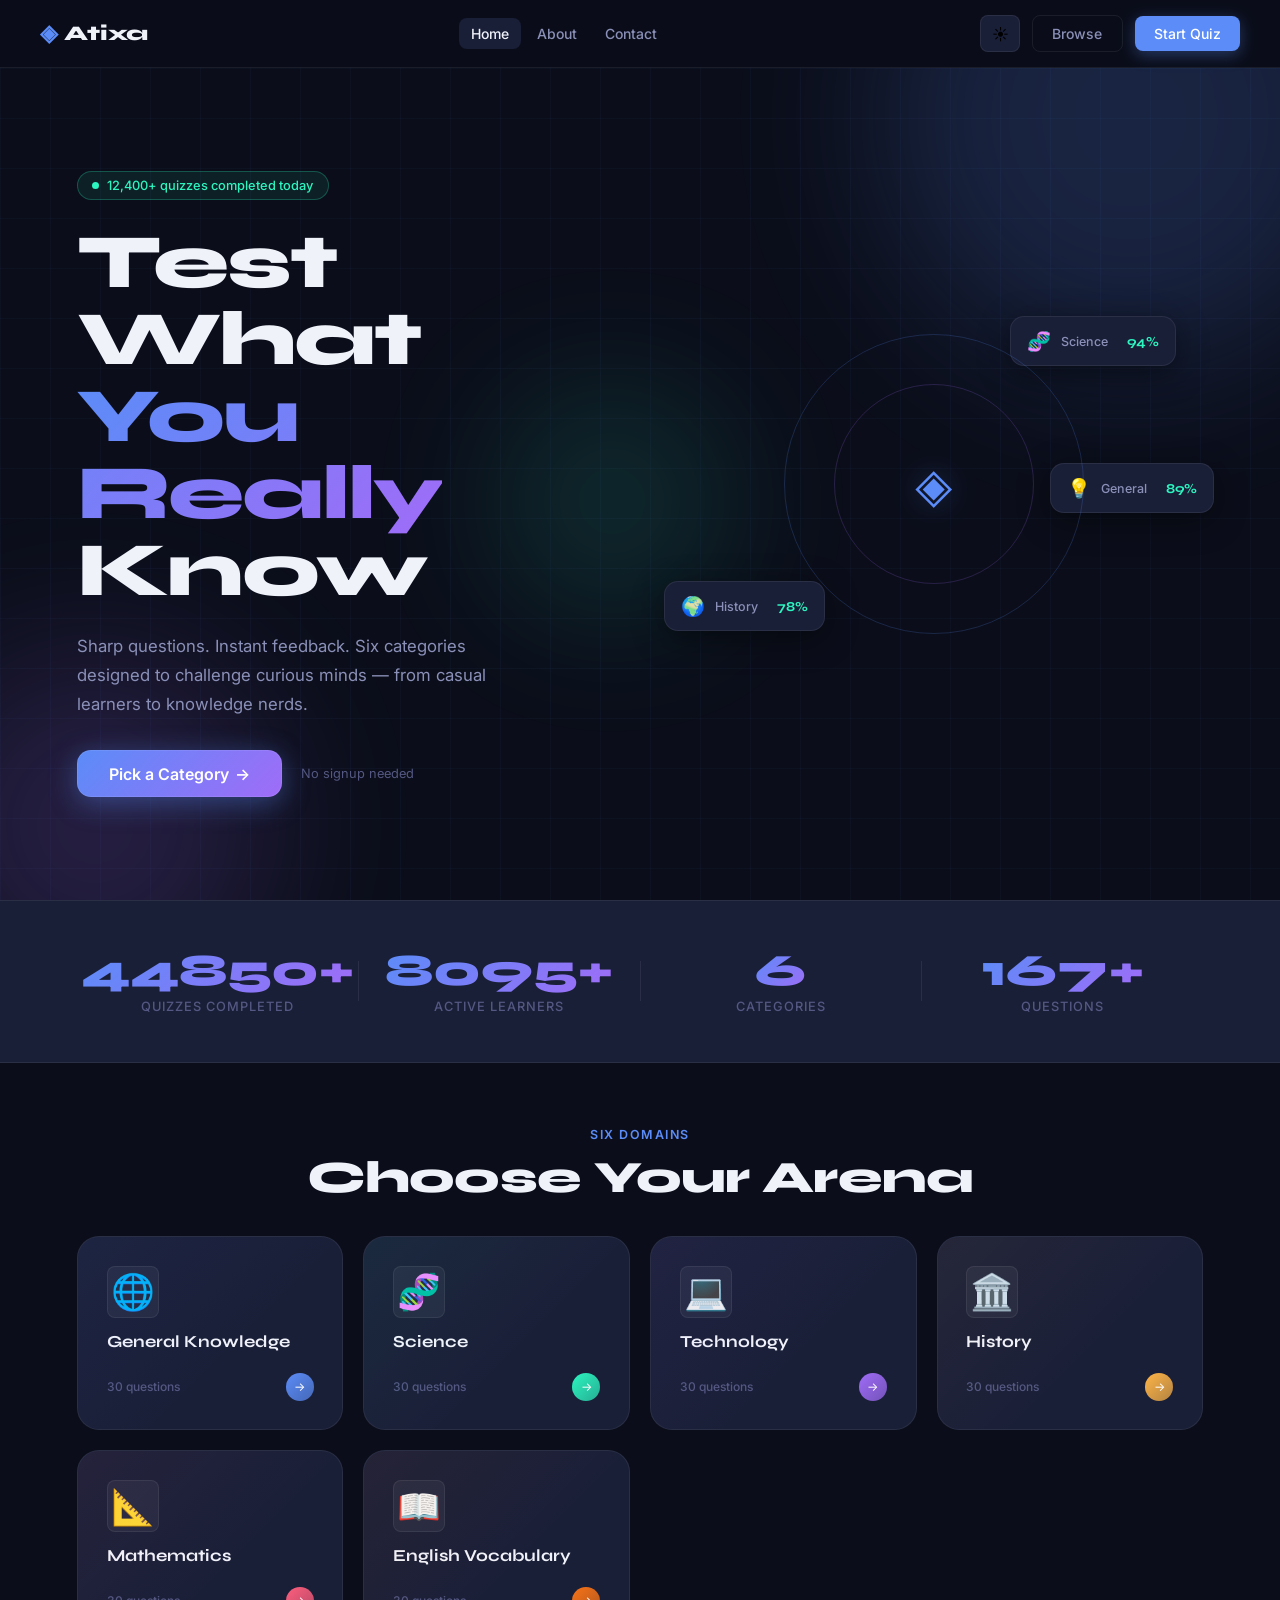
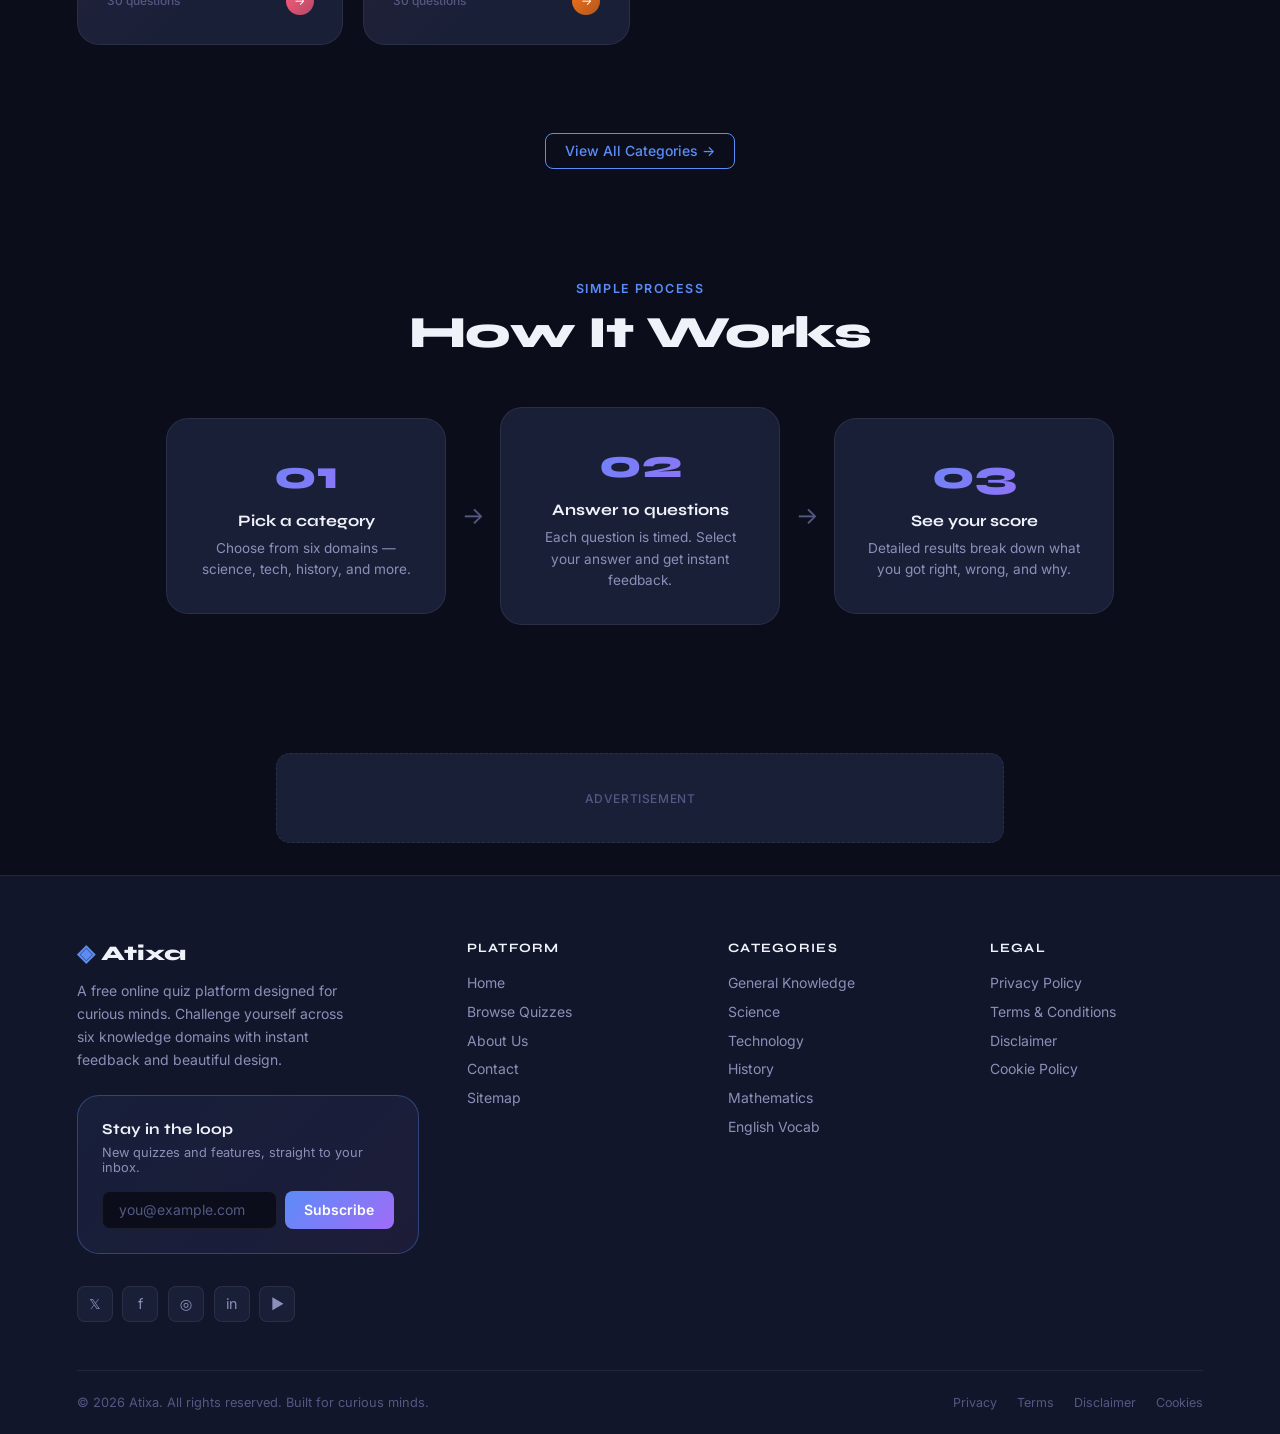
==== index.html @ 12061903 "Add files via upload" ====
<!DOCTYPE html>
<html lang="en" data-theme="dark">
<head>
  <meta charset="UTF-8" />
  <meta name="viewport" content="width=device-width, initial-scale=1.0" />
  <title>Atixa — Test What You Know | Free Online Quiz Platform</title>
  <meta name="description" content="Challenge yourself with Atixa's free online quizzes across General Knowledge, Science, Technology, History, Mathematics, and English. Instant feedback, beautiful design." />
  <meta name="keywords" content="online quiz, free quiz, general knowledge, science quiz, trivia, educational quiz" />
  <meta name="robots" content="index, follow" />
  <link rel="canonical" href="https://atixa.app/" />
  <!-- Open Graph -->
  <meta property="og:type" content="website" />
  <meta property="og:title" content="Atixa — Test What You Know" />
  <meta property="og:description" content="Free online quizzes across 6 categories. Sharp questions, instant feedback, beautiful design." />
  <meta property="og:url" content="https://atixa.app/" />
  <meta property="og:image" content="https://atixa.app/og-image.png" />
  <meta name="twitter:card" content="summary_large_image" />
  <meta name="twitter:title" content="Atixa — Test What You Know" />
  <meta name="twitter:description" content="Free online quizzes across 6 categories." />
  <!-- Schema.org -->
  <script type="application/ld+json">
  {"@context":"https://schema.org","@type":"WebSite","name":"Atixa","url":"https://atixa.app","description":"Free online quiz platform with quizzes across General Knowledge, Science, Technology, History, Mathematics, and English Vocabulary.","potentialAction":{"@type":"SearchAction","target":"https://atixa.app/?q={search_term_string}","query-input":"required name=search_term_string"}}
  </script>
  <link rel="stylesheet" href="style.css" />
  <link rel="preconnect" href="https://fonts.googleapis.com" />
  <link rel="preconnect" href="https://fonts.gstatic.com" crossorigin />
  <link href="https://fonts.googleapis.com/css2?family=Syne:wght@400;600;700;800&family=Inter:wght@300;400;500;600&display=swap" rel="stylesheet" />
</head>
<body>

  <!-- ── NAV ── -->
  <nav class="nav" id="navbar">
    <a class="nav__logo" href="index.html">
      <span class="logo-icon">◈</span> Atixa
    </a>
    <div class="nav__links">
      <a class="nav__link active" href="index.html">Home</a>
      <a class="nav__link" href="about.html">About</a>
      <a class="nav__link" href="contact.html">Contact</a>
    </div>
    <div class="nav__actions">
      <button class="theme-toggle" id="themeToggle" aria-label="Toggle theme">
        <span class="theme-toggle__icon">☀</span>
      </button>
      <button class="btn btn--ghost" onclick="showSection('categories')">Browse</button>
      <button class="btn btn--primary" onclick="showSection('categories')">Start Quiz</button>
    </div>
    <button class="nav__hamburger" id="hamburger" aria-label="Open menu">
      <span></span><span></span><span></span>
    </button>
  </nav>

  <!-- Mobile menu -->
  <div class="mobile-menu" id="mobileMenu">
    <a class="btn btn--ghost" href="index.html">Home</a>
    <a class="btn btn--ghost" href="about.html">About</a>
    <a class="btn btn--ghost" href="contact.html">Contact</a>
    <button class="btn btn--primary" onclick="showSection('categories'); closeMobileMenu()">Start Quiz</button>
  </div>

  <!-- ══════════════════════════════════
       HOME SECTION
  ══════════════════════════════════ -->
  <section class="section section--home active" id="section-home">

    <!-- Hero -->
    <div class="hero" id="home">
      <div class="hero__bg">
        <div class="orb orb--1"></div>
        <div class="orb orb--2"></div>
        <div class="orb orb--3"></div>
        <div class="grid-lines"></div>
      </div>
      <div class="hero__content">
        <div class="hero__badge">
          <span class="pulse-dot"></span> 12,400+ quizzes completed today
        </div>
        <h1 class="hero__headline">
          Test What<br/>
          <em>You Really</em><br/>
          Know
        </h1>
        <p class="hero__sub">
          Sharp questions. Instant feedback. Six categories designed to challenge curious minds — from casual learners to knowledge nerds.
        </p>
        <div class="hero__cta">
          <button class="btn btn--hero" onclick="showSection('categories')">
            Pick a Category
            <span class="btn__arrow">→</span>
          </button>
          <span class="hero__cta-note">No signup needed</span>
        </div>
      </div>
      <div class="hero__visual">
        <div class="floating-card fc--1">
          <span class="fc__emoji">🧬</span>
          <span class="fc__label">Science</span>
          <span class="fc__score">94%</span>
        </div>
        <div class="floating-card fc--2">
          <span class="fc__emoji">🌍</span>
          <span class="fc__label">History</span>
          <span class="fc__score">78%</span>
        </div>
        <div class="floating-card fc--3">
          <span class="fc__emoji">💡</span>
          <span class="fc__label">General</span>
          <span class="fc__score">89%</span>
        </div>
        <div class="hero__ring">
          <div class="ring ring--outer"></div>
          <div class="ring ring--inner"></div>
          <div class="ring__center">◈</div>
        </div>
      </div>
    </div>

    <!-- Stats -->
    <div class="stats">
      <div class="stats__item">
        <span class="stats__num" data-target="48200">0</span>
        <span class="stats__label">Quizzes Completed</span>
      </div>
      <div class="stats__divider"></div>
      <div class="stats__item">
        <span class="stats__num" data-target="8700">0</span>
        <span class="stats__label">Active Learners</span>
      </div>
      <div class="stats__divider"></div>
      <div class="stats__item">
        <span class="stats__num" data-target="6">0</span>
        <span class="stats__label">Categories</span>
      </div>
      <div class="stats__divider"></div>
      <div class="stats__item">
        <span class="stats__num" data-target="180">0</span>
        <span class="stats__label">Questions</span>
      </div>
    </div>

    <!-- Categories preview -->
    <div class="home-cats">
      <div class="section-header">
        <p class="section-header__eyebrow">Six Domains</p>
        <h2 class="section-header__title">Choose Your Arena</h2>
      </div>
      <div class="cat-grid" id="homeCatGrid">
        <!-- injected by JS -->
      </div>
      <div class="home-cats__cta">
        <button class="btn btn--outline" onclick="showSection('categories')">View All Categories →</button>
      </div>
    </div>

    <!-- How it works -->
    <div class="how">
      <div class="section-header">
        <p class="section-header__eyebrow">Simple Process</p>
        <h2 class="section-header__title">How It Works</h2>
      </div>
      <div class="how__steps">
        <div class="how__step">
          <div class="how__step-num">01</div>
          <h3>Pick a category</h3>
          <p>Choose from six domains — science, tech, history, and more.</p>
        </div>
        <div class="how__step-arrow">→</div>
        <div class="how__step">
          <div class="how__step-num">02</div>
          <h3>Answer 10 questions</h3>
          <p>Each question is timed. Select your answer and get instant feedback.</p>
        </div>
        <div class="how__step-arrow">→</div>
        <div class="how__step">
          <div class="how__step-num">03</div>
          <h3>See your score</h3>
          <p>Detailed results break down what you got right, wrong, and why.</p>
        </div>
      </div>
    </div>

    <!-- Ad slot — leaderboard before footer -->
    <div class="ad-slot ad-slot--leaderboard" aria-label="Advertisement">Advertisement</div>

    <!-- Mega Footer -->
    <footer class="site-footer">
      <div class="site-footer__top">
        <div class="site-footer__brand">
          <a class="site-footer__logo" href="index.html"><span class="logo-icon">◈</span> Atixa</a>
          <p class="site-footer__tagline">A free online quiz platform designed for curious minds. Challenge yourself across six knowledge domains with instant feedback and beautiful design.</p>
          <div class="newsletter">
            <div class="newsletter__title">Stay in the loop</div>
            <div class="newsletter__sub">New quizzes and features, straight to your inbox.</div>
            <div class="newsletter__form">
              <input type="email" class="newsletter__input" placeholder="you@example.com" aria-label="Email address" />
              <button class="newsletter__btn" type="button">Subscribe</button>
            </div>
          </div>
          <div class="social-links">
            <a class="social-link" href="#" aria-label="Twitter / X">𝕏</a>
            <a class="social-link" href="#" aria-label="Facebook">f</a>
            <a class="social-link" href="#" aria-label="Instagram">◎</a>
            <a class="social-link" href="#" aria-label="LinkedIn">in</a>
            <a class="social-link" href="#" aria-label="YouTube">▶</a>
          </div>
        </div>
        <div>
          <div class="site-footer__col-title">Platform</div>
          <ul class="site-footer__links">
            <li><a href="index.html">Home</a></li>
            <li><a href="index.html" onclick="event.preventDefault();showSection('categories')">Browse Quizzes</a></li>
            <li><a href="about.html">About Us</a></li>
            <li><a href="contact.html">Contact</a></li>
            <li><a href="sitemap.html">Sitemap</a></li>
          </ul>
        </div>
        <div>
          <div class="site-footer__col-title">Categories</div>
          <ul class="site-footer__links">
            <li><a href="index.html" onclick="event.preventDefault();startQuiz('general')">General Knowledge</a></li>
            <li><a href="index.html" onclick="event.preventDefault();startQuiz('science')">Science</a></li>
            <li><a href="index.html" onclick="event.preventDefault();startQuiz('technology')">Technology</a></li>
            <li><a href="index.html" onclick="event.preventDefault();startQuiz('history')">History</a></li>
            <li><a href="index.html" onclick="event.preventDefault();startQuiz('mathematics')">Mathematics</a></li>
            <li><a href="index.html" onclick="event.preventDefault();startQuiz('english')">English Vocab</a></li>
          </ul>
        </div>
        <div>
          <div class="site-footer__col-title">Legal</div>
          <ul class="site-footer__links">
            <li><a href="privacy.html">Privacy Policy</a></li>
            <li><a href="terms.html">Terms &amp; Conditions</a></li>
            <li><a href="disclaimer.html">Disclaimer</a></li>
            <li><a href="cookies.html">Cookie Policy</a></li>
          </ul>
        </div>
      </div>
      <div class="site-footer__bottom">
        <p class="site-footer__copy">© 2026 Atixa. All rights reserved. Built for curious minds.</p>
        <nav class="site-footer__legal" aria-label="Legal links">
          <a href="privacy.html">Privacy</a>
          <a href="terms.html">Terms</a>
          <a href="disclaimer.html">Disclaimer</a>
          <a href="cookies.html">Cookies</a>
        </nav>
      </div>
    </footer>

  </section>

  <!-- ══════════════════════════════════
       CATEGORIES SECTION
  ══════════════════════════════════ -->
  <section class="section" id="section-categories">
    <div class="page-header">
      <button class="btn btn--back" onclick="showSection('home')">← Back</button>
      <div>
        <h1 class="page-header__title">Choose Your Category</h1>
        <p class="page-header__sub">30 questions per category, 20 seconds each</p>
      </div>
    </div>
    <div class="cat-grid cat-grid--full" id="fullCatGrid">
      <!-- injected by JS -->
    </div>
  </section>

  <!-- ══════════════════════════════════
       QUIZ SECTION
  ══════════════════════════════════ -->
  <section class="section" id="section-quiz">
    <div class="quiz-wrap">

      <!-- Quiz Header -->
      <div class="quiz-header">
        <button class="btn btn--back btn--sm" onclick="confirmExit()">✕ Exit</button>
        <div class="quiz-meta">
          <span class="quiz-cat-badge" id="quizCatBadge"></span>
          <span class="quiz-counter" id="questionCounter">Question 1 of 10</span>
        </div>
        <div class="quiz-timer" id="quizTimer">
          <span class="timer-icon">⏱</span>
          <span id="timerDisplay">20</span>
        </div>
      </div>

      <!-- Progress bar -->
      <div class="progress-bar-wrap">
        <div class="progress-bar" id="progressBar" style="width:0%"></div>
        <div class="progress-glow" id="progressGlow" style="width:0%"></div>
      </div>

      <!-- Question card -->
      <div class="question-card" id="questionCard">
        <p class="question-num" id="questionNum">01</p>
        <h2 class="question-text" id="questionText">Loading question…</h2>
        <div class="options-grid" id="optionsGrid">
          <!-- injected by JS -->
        </div>
      </div>

      <!-- Navigation -->
      <div class="quiz-nav">
        <button class="btn btn--nav" id="prevBtn" onclick="prevQuestion()" disabled>← Prev</button>
        <div class="quiz-dots" id="quizDots"></div>
        <button class="btn btn--nav btn--nav-next" id="nextBtn" onclick="nextQuestion()">Next →</button>
      </div>

    </div>
  </section>

  <!-- ══════════════════════════════════
       RESULTS SECTION
  ══════════════════════════════════ -->
  <section class="section" id="section-results">
    <div class="results-wrap">

      <div class="results-top">
        <div class="results-score-ring">
          <svg class="score-svg" viewBox="0 0 120 120">
            <circle class="score-track" cx="60" cy="60" r="52"/>
            <circle class="score-fill" id="scoreFill" cx="60" cy="60" r="52"
              stroke-dasharray="327" stroke-dashoffset="327"/>
          </svg>
          <div class="results-score-inner">
            <span class="results-pct" id="resultsPct">0%</span>
            <span class="results-label">score</span>
          </div>
        </div>

        <div class="results-summary">
          <div class="results-message" id="resultsMessage">Loading…</div>
          <div class="results-stats">
            <div class="results-stat results-stat--correct">
              <span class="results-stat__num" id="correctCount">0</span>
              <span class="results-stat__label">Correct</span>
            </div>
            <div class="results-stat results-stat--wrong">
              <span class="results-stat__num" id="wrongCount">0</span>
              <span class="results-stat__label">Wrong</span>
            </div>
            <div class="results-stat results-stat--time">
              <span class="results-stat__num" id="avgTime">0s</span>
              <span class="results-stat__label">Avg. Time</span>
            </div>
          </div>
          <div class="results-actions">
            <button class="btn btn--primary" id="restartBtn" onclick="restartQuiz()">Try Again</button>
            <button class="btn btn--outline" onclick="showSection('categories')">New Category</button>
            <button class="btn btn--ghost" onclick="shareResults()">Share →</button>
          </div>
        </div>
      </div>

      <!-- Answer review -->
      <div class="review-section">
        <h3 class="review-title">Answer Review</h3>
        <div class="review-list" id="reviewList">
          <!-- injected by JS -->
        </div>
      </div>

    </div>
  </section>

  <!-- ── OVERLAYS ── -->
  <div class="overlay" id="exitOverlay">
    <div class="overlay__card">
      <h3>Leave this quiz?</h3>
      <p>Your progress will be lost.</p>
      <div class="overlay__actions">
        <button class="btn btn--outline" onclick="closeOverlay()">Keep Going</button>
        <button class="btn btn--danger" onclick="exitQuiz()">Exit Quiz</button>
      </div>
    </div>
  </div>

  <!-- Burst particles container -->
  <div id="burstContainer" aria-hidden="true"></div>

  <script src="script.js"></script>
</body>
</html>
---- style.css ----
/* ═══════════════════════════════════════════════════
   ATIXA — style.css
   Design: deep-space dark / clean slate light
   Palette: #0B0E1A (void), #12162A (surface), #1E2440 (card),
            #5B8CF7 (primary), #A06CF8 (accent), #2CF5C0 (correct),
            #FF5E7D (wrong)
   Type: Syne (display) + Inter (body)
═══════════════════════════════════════════════════ */

/* ── TOKENS ── */
:root {
  --void:       #0B0E1A;
  --surface:    #12162A;
  --card:       #1A1F38;
  --card-hi:    #222847;
  --border:     rgba(255,255,255,0.07);
  --border-hi:  rgba(91,140,247,0.35);
  --primary:    #5B8CF7;
  --primary-d:  #3A6BDE;
  --accent:     #A06CF8;
  --correct:    #2CF5C0;
  --wrong:      #FF5E7D;
  --warn:       #FFB547;
  --text-1:     #F0F2FA;
  --text-2:     #8B90B8;
  --text-3:     #545882;
  --radius-sm:  8px;
  --radius-md:  14px;
  --radius-lg:  22px;
  --radius-xl:  32px;
  --shadow-sm:  0 2px 12px rgba(0,0,0,0.35);
  --shadow-md:  0 8px 32px rgba(0,0,0,0.45);
  --shadow-lg:  0 20px 60px rgba(0,0,0,0.55);
  --glow-p:     0 0 30px rgba(91,140,247,0.3);
  --glow-a:     0 0 30px rgba(160,108,248,0.3);
  --transition: 0.22s cubic-bezier(0.4,0,0.2,1);
  --nav-h:      68px;
}

[data-theme="light"] {
  --void:       #F0F4FF;
  --surface:    #FFFFFF;
  --card:       #F7F9FF;
  --card-hi:    #EDF0FF;
  --border:     rgba(91,140,247,0.12);
  --border-hi:  rgba(91,140,247,0.4);
  --text-1:     #111827;
  --text-2:     #4B5280;
  --text-3:     #8892B0;
  --shadow-sm:  0 2px 12px rgba(91,140,247,0.08);
  --shadow-md:  0 8px 32px rgba(91,140,247,0.12);
  --shadow-lg:  0 20px 60px rgba(91,140,247,0.15);
  --glow-p:     0 0 30px rgba(91,140,247,0.15);
}

/* ── RESET ── */
*, *::before, *::after { box-sizing: border-box; margin: 0; padding: 0; }
html { scroll-behavior: smooth; }
body {
  font-family: 'Inter', system-ui, sans-serif;
  background: var(--void);
  color: var(--text-1);
  min-height: 100vh;
  overflow-x: hidden;
  transition: background var(--transition), color var(--transition);
}
button { cursor: pointer; font-family: inherit; border: none; outline: none; }
button:focus-visible { outline: 2px solid var(--primary); outline-offset: 3px; }
img { max-width: 100%; display: block; }

/* ── TYPOGRAPHY ── */
h1, h2, h3, .hero__headline, .stats__num {
  font-family: 'Syne', system-ui, sans-serif;
}

/* ── SCROLLBAR ── */
::-webkit-scrollbar { width: 6px; }
::-webkit-scrollbar-track { background: var(--void); }
::-webkit-scrollbar-thumb { background: var(--card-hi); border-radius: 99px; }

/* ══════════════════
   NAV
══════════════════ */
.nav {
  position: fixed; top: 0; left: 0; right: 0; z-index: 100;
  display: flex; align-items: center; justify-content: space-between;
  padding: 0 clamp(1rem, 4vw, 2.5rem);
  height: var(--nav-h);
  background: rgba(11,14,26,0.75);
  backdrop-filter: blur(16px);
  -webkit-backdrop-filter: blur(16px);
  border-bottom: 1px solid var(--border);
  transition: background var(--transition);
}
[data-theme="light"] .nav {
  background: rgba(240,244,255,0.8);
}
.nav__logo {
  font-family: 'Syne', sans-serif;
  font-size: 1.3rem; font-weight: 800;
  color: var(--text-1); text-decoration: none;
  display: flex; align-items: center; gap: 0.4rem;
  letter-spacing: -0.01em;
}
.logo-icon { color: var(--primary); font-size: 1.1em; }

.nav__actions {
  display: flex; align-items: center; gap: 0.75rem;
}

.nav__hamburger {
  display: none; flex-direction: column; gap: 5px;
  background: none; padding: 6px;
}
.nav__hamburger span {
  display: block; width: 22px; height: 2px;
  background: var(--text-1); border-radius: 2px;
  transition: var(--transition);
}

.mobile-menu {
  display: none; position: fixed; top: var(--nav-h);
  left: 0; right: 0; z-index: 99;
  flex-direction: column; gap: 0.5rem; padding: 1rem;
  background: var(--surface);
  border-bottom: 1px solid var(--border);
}
.mobile-menu.open { display: flex; }

/* ══════════════════
   BUTTONS
══════════════════ */
.btn {
  display: inline-flex; align-items: center; gap: 0.4rem;
  padding: 0.55rem 1.2rem;
  border-radius: var(--radius-sm);
  font-size: 0.875rem; font-weight: 500;
  transition: var(--transition);
  white-space: nowrap;
  text-decoration: none;
}
.btn--primary {
  background: var(--primary);
  color: #fff;
  box-shadow: 0 4px 16px rgba(91,140,247,0.35);
}
.btn--primary:hover {
  background: var(--primary-d);
  transform: translateY(-1px);
  box-shadow: 0 6px 22px rgba(91,140,247,0.45);
}
.btn--ghost {
  background: transparent;
  color: var(--text-2);
  border: 1px solid var(--border);
}
.btn--ghost:hover { background: var(--card); color: var(--text-1); }

.btn--outline {
  background: transparent;
  color: var(--primary);
  border: 1px solid var(--primary);
}
.btn--outline:hover {
  background: rgba(91,140,247,0.1);
}
.btn--hero {
  background: linear-gradient(135deg, var(--primary), var(--accent));
  color: #fff;
  padding: 0.85rem 2rem;
  border-radius: var(--radius-md);
  font-size: 1rem; font-weight: 600;
  box-shadow: 0 6px 28px rgba(91,140,247,0.4), 0 0 0 1px rgba(255,255,255,0.08) inset;
}
.btn--hero:hover {
  transform: translateY(-2px);
  box-shadow: 0 10px 36px rgba(91,140,247,0.5);
}
.btn__arrow { transition: transform var(--transition); }
.btn--hero:hover .btn__arrow { transform: translateX(4px); }

.btn--back {
  background: var(--card);
  color: var(--text-2);
  border: 1px solid var(--border);
  border-radius: var(--radius-sm);
}
.btn--back:hover { color: var(--text-1); border-color: var(--border-hi); }
.btn--sm { padding: 0.4rem 0.85rem; font-size: 0.8rem; }

.btn--nav {
  background: var(--card);
  color: var(--text-2);
  border: 1px solid var(--border);
  border-radius: var(--radius-sm);
  padding: 0.6rem 1.2rem;
}
.btn--nav:hover:not(:disabled) { color: var(--text-1); border-color: var(--border-hi); }
.btn--nav:disabled { opacity: 0.35; cursor: not-allowed; }
.btn--nav-next {
  background: linear-gradient(135deg, var(--primary), var(--accent));
  color: #fff; border: none;
  box-shadow: 0 4px 16px rgba(91,140,247,0.3);
}
.btn--nav-next:hover { transform: translateY(-1px); box-shadow: 0 6px 22px rgba(91,140,247,0.45); }

.btn--danger {
  background: var(--wrong);
  color: #fff;
  box-shadow: 0 4px 16px rgba(255,94,125,0.35);
}
.btn--danger:hover { opacity: 0.9; transform: translateY(-1px); }

/* ── Theme toggle ── */
.theme-toggle {
  background: var(--card);
  border: 1px solid var(--border);
  border-radius: var(--radius-sm);
  padding: 0.45rem 0.65rem;
  font-size: 1rem;
  transition: var(--transition);
}
.theme-toggle:hover { border-color: var(--border-hi); }

/* ══════════════════
   SECTIONS (routing)
══════════════════ */
.section {
  display: none;
  min-height: 100vh;
  padding-top: var(--nav-h);
  animation: sectionIn 0.35s ease both;
}
.section.active { display: block; }

@keyframes sectionIn {
  from { opacity: 0; transform: translateY(12px); }
  to   { opacity: 1; transform: translateY(0); }
}

/* ══════════════════
   HERO
══════════════════ */
.hero {
  position: relative; overflow: hidden;
  display: grid;
  grid-template-columns: 1fr 1fr;
  align-items: center;
  min-height: calc(100vh - var(--nav-h));
  padding: 4rem clamp(1.5rem, 6vw, 5rem);
  gap: 3rem;
}

.hero__bg {
  position: absolute; inset: 0; z-index: 0;
  pointer-events: none;
}
.orb {
  position: absolute; border-radius: 50%;
  filter: blur(80px); opacity: 0.18;
  animation: orbFloat 8s ease-in-out infinite alternate;
}
.orb--1 {
  width: 500px; height: 500px;
  background: var(--primary);
  top: -200px; right: -100px;
}
.orb--2 {
  width: 350px; height: 350px;
  background: var(--accent);
  bottom: -100px; left: -80px;
  animation-delay: -3s; animation-duration: 10s;
}
.orb--3 {
  width: 200px; height: 200px;
  background: var(--correct);
  top: 40%; left: 40%;
  animation-delay: -5s; animation-duration: 6s;
}
@keyframes orbFloat {
  from { transform: translate(0,0) scale(1); }
  to   { transform: translate(30px, -30px) scale(1.08); }
}

.grid-lines {
  position: absolute; inset: 0;
  background-image:
    linear-gradient(rgba(91,140,247,0.04) 1px, transparent 1px),
    linear-gradient(90deg, rgba(91,140,247,0.04) 1px, transparent 1px);
  background-size: 50px 50px;
}

.hero__content { position: relative; z-index: 1; }

.hero__badge {
  display: inline-flex; align-items: center; gap: 0.5rem;
  padding: 0.4rem 0.9rem;
  background: rgba(44,245,192,0.08);
  border: 1px solid rgba(44,245,192,0.25);
  border-radius: 99px;
  font-size: 0.8rem; color: var(--correct);
  margin-bottom: 1.5rem;
  font-weight: 500;
}
.pulse-dot {
  width: 7px; height: 7px; border-radius: 50%;
  background: var(--correct);
  animation: pulse 2s ease infinite;
}
@keyframes pulse {
  0%, 100% { box-shadow: 0 0 0 0 rgba(44,245,192,0.5); }
  50% { box-shadow: 0 0 0 6px rgba(44,245,192,0); }
}

.hero__headline {
  font-size: clamp(3rem, 6vw, 5.5rem);
  font-weight: 800;
  line-height: 1.0;
  letter-spacing: -0.03em;
  color: var(--text-1);
  margin-bottom: 1.5rem;
}
.hero__headline em {
  font-style: normal;
  background: linear-gradient(135deg, var(--primary), var(--accent));
  -webkit-background-clip: text;
  -webkit-text-fill-color: transparent;
  background-clip: text;
}

.hero__sub {
  font-size: 1.05rem; color: var(--text-2);
  line-height: 1.7; max-width: 460px;
  margin-bottom: 2rem;
}

.hero__cta {
  display: flex; align-items: center; gap: 1.2rem; flex-wrap: wrap;
}
.hero__cta-note {
  font-size: 0.8rem; color: var(--text-3);
}

/* Hero visual */
.hero__visual {
  position: relative; z-index: 1;
  display: flex; align-items: center; justify-content: center;
  height: 420px;
}

.hero__ring {
  position: relative; display: flex; align-items: center; justify-content: center;
}
.ring {
  position: absolute;
  border-radius: 50%;
  border: 1px solid var(--border);
}
.ring--outer {
  width: 300px; height: 300px;
  animation: ringRotate 20s linear infinite;
  border-color: rgba(91,140,247,0.2);
}
.ring--inner {
  width: 200px; height: 200px;
  animation: ringRotate 12s linear infinite reverse;
  border-color: rgba(160,108,248,0.2);
}
.ring__center {
  font-size: 3rem; color: var(--primary);
  text-shadow: var(--glow-p);
  animation: ringPulse 3s ease-in-out infinite;
}
@keyframes ringRotate { to { transform: rotate(360deg); } }
@keyframes ringPulse {
  0%, 100% { opacity: 1; text-shadow: 0 0 20px rgba(91,140,247,0.5); }
  50% { opacity: 0.6; text-shadow: 0 0 40px rgba(91,140,247,0.8); }
}

.floating-card {
  position: absolute;
  background: var(--card);
  border: 1px solid var(--border);
  border-radius: var(--radius-md);
  padding: 0.75rem 1rem;
  display: flex; align-items: center; gap: 0.6rem;
  box-shadow: var(--shadow-md);
  backdrop-filter: blur(12px);
  animation: cardFloat var(--dur, 6s) ease-in-out infinite alternate;
}
.fc--1 { top: 10%; right: 5%; --dur: 5s; }
.fc--2 { bottom: 15%; left: 0%; --dur: 7s; animation-delay: -2s; }
.fc--3 { top: 45%; right: -2%; --dur: 6s; animation-delay: -4s; }
@keyframes cardFloat {
  from { transform: translateY(0); }
  to   { transform: translateY(-14px); }
}
.fc__emoji { font-size: 1.2rem; }
.fc__label { font-size: 0.78rem; color: var(--text-2); font-weight: 500; }
.fc__score {
  font-family: 'Syne', sans-serif;
  font-size: 0.85rem; font-weight: 700;
  color: var(--correct);
  margin-left: auto;
  padding-left: 0.6rem;
}

/* ══════════════════
   STATS
══════════════════ */
.stats {
  display: flex; align-items: center; justify-content: center;
  flex-wrap: wrap; gap: 0;
  background: var(--card);
  border-top: 1px solid var(--border);
  border-bottom: 1px solid var(--border);
  padding: 2.5rem clamp(1.5rem, 6vw, 5rem);
}
.stats__item {
  display: flex; flex-direction: column; align-items: center; gap: 0.3rem;
  padding: 0.5rem 2.5rem;
  flex: 1; min-width: 120px;
}
.stats__num {
  font-size: clamp(2rem, 4vw, 2.8rem);
  font-weight: 800; color: var(--text-1);
  line-height: 1;
  background: linear-gradient(135deg, var(--primary), var(--accent));
  -webkit-background-clip: text;
  -webkit-text-fill-color: transparent;
  background-clip: text;
}
.stats__label {
  font-size: 0.8rem; color: var(--text-3);
  text-transform: uppercase; letter-spacing: 0.08em;
  font-weight: 500;
}
.stats__divider {
  width: 1px; height: 40px;
  background: var(--border);
}

/* ══════════════════
   SECTION HEADER
══════════════════ */
.section-header {
  text-align: center;
  padding: 4rem clamp(1.5rem, 6vw, 5rem) 2rem;
}
.section-header__eyebrow {
  font-size: 0.78rem; font-weight: 600;
  color: var(--primary); text-transform: uppercase;
  letter-spacing: 0.12em; margin-bottom: 0.6rem;
}
.section-header__title {
  font-size: clamp(1.8rem, 3.5vw, 2.8rem);
  font-weight: 800; letter-spacing: -0.02em;
  color: var(--text-1);
}

/* ══════════════════
   CATEGORY GRID
══════════════════ */
.cat-grid {
  display: grid;
  grid-template-columns: repeat(auto-fill, minmax(240px, 1fr));
  gap: 1.25rem;
  padding: 0 clamp(1.5rem, 6vw, 5rem) 4rem;
}
.cat-grid--full {
  padding: 2rem clamp(1.5rem, 6vw, 5rem);
  grid-template-columns: repeat(auto-fill, minmax(260px, 1fr));
}

.cat-card {
  background: var(--card);
  border: 1px solid var(--border);
  border-radius: var(--radius-lg);
  padding: 1.8rem;
  cursor: pointer;
  transition: var(--transition);
  position: relative; overflow: hidden;
  display: flex; flex-direction: column; gap: 0.8rem;
}
.cat-card::before {
  content: '';
  position: absolute; inset: 0;
  background: linear-gradient(135deg, var(--cat-color, var(--primary)), transparent 60%);
  opacity: 0.05;
  transition: opacity var(--transition);
}
.cat-card:hover {
  border-color: var(--border-hi);
  transform: translateY(-4px);
  box-shadow: var(--shadow-md);
}
.cat-card:hover::before { opacity: 0.1; }

.cat-card__icon {
  font-size: 2.2rem;
  width: 52px; height: 52px;
  background: rgba(255,255,255,0.05);
  border-radius: var(--radius-sm);
  display: flex; align-items: center; justify-content: center;
  border: 1px solid var(--border);
}
.cat-card__name {
  font-family: 'Syne', sans-serif;
  font-size: 1.05rem; font-weight: 700;
  color: var(--text-1);
}
.cat-card__desc {
  font-size: 0.82rem; color: var(--text-2);
  line-height: 1.55;
}
.cat-card__meta {
  display: flex; align-items: center; justify-content: space-between;
  margin-top: auto; padding-top: 0.5rem;
}
.cat-card__count {
  font-size: 0.75rem; color: var(--text-3);
  font-weight: 500;
}
.cat-card__arrow {
  width: 28px; height: 28px;
  background: linear-gradient(135deg, var(--primary), var(--accent));
  border-radius: 50%;
  display: flex; align-items: center; justify-content: center;
  font-size: 0.75rem; color: #fff;
  transition: transform var(--transition);
}
.cat-card:hover .cat-card__arrow { transform: translateX(3px); }

/* ══════════════════
   HOW IT WORKS
══════════════════ */
.how {
  padding-bottom: 5rem;
}
.how__steps {
  display: flex; align-items: center; justify-content: center;
  flex-wrap: wrap; gap: 1rem;
  padding: 1rem clamp(1.5rem, 6vw, 5rem);
}
.how__step {
  background: var(--card);
  border: 1px solid var(--border);
  border-radius: var(--radius-lg);
  padding: 2rem;
  flex: 1; min-width: 200px; max-width: 280px;
  text-align: center;
}
.how__step-num {
  font-family: 'Syne', sans-serif;
  font-size: 2.5rem; font-weight: 800;
  background: linear-gradient(135deg, var(--primary), var(--accent));
  -webkit-background-clip: text;
  -webkit-text-fill-color: transparent;
  background-clip: text;
  margin-bottom: 0.75rem;
}
.how__step h3 {
  font-family: 'Syne', sans-serif;
  font-size: 1rem; font-weight: 700;
  color: var(--text-1); margin-bottom: 0.5rem;
}
.how__step p { font-size: 0.85rem; color: var(--text-2); line-height: 1.6; }
.how__step-arrow {
  font-size: 1.5rem; color: var(--text-3);
  align-self: center;
}

.home-cats__cta {
  text-align: center; padding: 1.5rem 0 3rem;
}

/* ══════════════════
   FOOTER
══════════════════ */
.footer {
  border-top: 1px solid var(--border);
  padding: 2rem clamp(1.5rem, 6vw, 5rem);
  display: flex; align-items: center; justify-content: space-between;
  flex-wrap: wrap; gap: 1rem;
}
.footer__logo {
  font-family: 'Syne', sans-serif;
  font-size: 1.1rem; font-weight: 800;
  color: var(--text-1);
  display: flex; align-items: center; gap: 0.4rem;
}
.footer__copy { font-size: 0.82rem; color: var(--text-3); }

/* ══════════════════
   PAGE HEADER
══════════════════ */
.page-header {
  display: flex; align-items: flex-start; gap: 1.5rem;
  padding: 2rem clamp(1.5rem, 6vw, 5rem) 1.5rem;
  flex-wrap: wrap;
}
.page-header__title {
  font-size: clamp(1.6rem, 3vw, 2.2rem);
  font-weight: 800; letter-spacing: -0.02em;
}
.page-header__sub { font-size: 0.9rem; color: var(--text-2); margin-top: 0.3rem; }

/* ══════════════════
   QUIZ LAYOUT
══════════════════ */
.quiz-wrap {
  max-width: 720px; margin: 0 auto;
  padding: 2rem clamp(1rem, 4vw, 2rem) 4rem;
  display: flex; flex-direction: column; gap: 1.25rem;
}

.quiz-header {
  display: flex; align-items: center;
  justify-content: space-between; gap: 1rem;
  flex-wrap: wrap;
}
.quiz-meta {
  display: flex; align-items: center; gap: 0.75rem; flex-wrap: wrap;
}
.quiz-cat-badge {
  padding: 0.3rem 0.75rem;
  background: rgba(91,140,247,0.12);
  border: 1px solid rgba(91,140,247,0.25);
  border-radius: 99px;
  font-size: 0.78rem; font-weight: 600;
  color: var(--primary);
}
.quiz-counter {
  font-size: 0.82rem; color: var(--text-2);
  font-weight: 500;
}
.quiz-timer {
  display: flex; align-items: center; gap: 0.4rem;
  padding: 0.4rem 0.85rem;
  background: var(--card);
  border: 1px solid var(--border);
  border-radius: var(--radius-sm);
  font-size: 0.9rem; font-weight: 600;
  font-family: 'Syne', sans-serif;
  color: var(--text-1);
  transition: var(--transition);
}
.quiz-timer.warn { color: var(--warn); border-color: rgba(255,181,71,0.4); }
.quiz-timer.danger { color: var(--wrong); border-color: rgba(255,94,125,0.4); }

/* Progress */
.progress-bar-wrap {
  height: 4px;
  background: var(--card-hi);
  border-radius: 99px;
  position: relative; overflow: hidden;
}
.progress-bar {
  height: 100%;
  background: linear-gradient(90deg, var(--primary), var(--accent));
  border-radius: 99px;
  transition: width 0.5s cubic-bezier(0.4,0,0.2,1);
}
.progress-glow {
  position: absolute; top: -2px; height: 8px;
  background: var(--primary);
  border-radius: 99px;
  filter: blur(4px); opacity: 0.5;
  transition: width 0.5s cubic-bezier(0.4,0,0.2,1);
}

/* Question card */
.question-card {
  background: var(--card);
  border: 1px solid var(--border);
  border-radius: var(--radius-xl);
  padding: 2.5rem;
  box-shadow: var(--shadow-md);
  transition: var(--transition);
}
.question-num {
  font-family: 'Syne', sans-serif;
  font-size: 0.78rem; font-weight: 700;
  color: var(--primary);
  letter-spacing: 0.1em; text-transform: uppercase;
  margin-bottom: 0.75rem;
}
.question-text {
  font-family: 'Syne', sans-serif;
  font-size: clamp(1.1rem, 2.5vw, 1.4rem);
  font-weight: 700; letter-spacing: -0.01em;
  color: var(--text-1);
  line-height: 1.45;
  margin-bottom: 2rem;
}

/* Options */
.options-grid {
  display: flex; flex-direction: column; gap: 0.75rem;
}
.option {
  display: flex; align-items: center; gap: 1rem;
  padding: 1rem 1.2rem;
  background: var(--void);
  border: 1.5px solid var(--border);
  border-radius: var(--radius-md);
  cursor: pointer; font-size: 0.95rem;
  color: var(--text-1); font-weight: 500;
  transition: var(--transition);
  text-align: left; position: relative; overflow: hidden;
}
[data-theme="light"] .option { background: var(--card-hi); }
.option:hover:not(.answered) {
  border-color: var(--border-hi);
  background: var(--card-hi);
  transform: translateX(4px);
}
.option__letter {
  width: 30px; height: 30px;
  border-radius: 50%;
  background: var(--card-hi);
  border: 1px solid var(--border);
  display: flex; align-items: center; justify-content: center;
  font-family: 'Syne', sans-serif;
  font-size: 0.75rem; font-weight: 700;
  flex-shrink: 0;
  transition: var(--transition);
}
.option.selected { border-color: var(--primary); background: rgba(91,140,247,0.08); }
.option.selected .option__letter { background: var(--primary); color: #fff; border-color: var(--primary); }
.option.correct { border-color: var(--correct); background: rgba(44,245,192,0.08); }
.option.correct .option__letter { background: var(--correct); color: #0B0E1A; border-color: var(--correct); }
.option.wrong { border-color: var(--wrong); background: rgba(255,94,125,0.08); }
.option.wrong .option__letter { background: var(--wrong); color: #fff; border-color: var(--wrong); }
.option.answered { cursor: default; transform: none !important; }
.option__check {
  margin-left: auto;
  font-size: 1rem;
  opacity: 0;
  transition: opacity var(--transition);
}
.option.correct .option__check,
.option.wrong .option__check { opacity: 1; }

/* Quiz nav */
.quiz-nav {
  display: flex; align-items: center; justify-content: space-between;
  gap: 1rem;
}
.quiz-dots {
  display: flex; gap: 0.35rem; flex-wrap: wrap; justify-content: center;
}
.quiz-dot {
  width: 8px; height: 8px; border-radius: 50%;
  background: var(--card-hi);
  transition: var(--transition);
}
.quiz-dot.active {
  background: var(--primary);
  box-shadow: 0 0 8px rgba(91,140,247,0.6);
  width: 20px; border-radius: 4px;
}
.quiz-dot.answered { background: var(--primary); opacity: 0.5; }
.quiz-dot.correct { background: var(--correct); }
.quiz-dot.wrong { background: var(--wrong); }

/* ══════════════════
   RESULTS
══════════════════ */
.results-wrap {
  max-width: 820px; margin: 0 auto;
  padding: 3rem clamp(1rem, 4vw, 2.5rem) 5rem;
}

.results-top {
  display: flex; align-items: center; gap: 3rem;
  flex-wrap: wrap; margin-bottom: 3rem;
}

.results-score-ring {
  position: relative;
  width: 180px; height: 180px;
  flex-shrink: 0;
}
.score-svg {
  width: 100%; height: 100%;
  transform: rotate(-90deg);
}
.score-track {
  fill: none; stroke: var(--card-hi); stroke-width: 8;
}
.score-fill {
  fill: none;
  stroke: url(#scoreGrad);
  stroke-width: 8;
  stroke-linecap: round;
  transition: stroke-dashoffset 1.2s cubic-bezier(0.4,0,0.2,1);
}
.results-score-inner {
  position: absolute; inset: 0;
  display: flex; flex-direction: column;
  align-items: center; justify-content: center;
}
.results-pct {
  font-family: 'Syne', sans-serif;
  font-size: 2.2rem; font-weight: 800;
  color: var(--text-1);
  background: linear-gradient(135deg, var(--primary), var(--accent));
  -webkit-background-clip: text;
  -webkit-text-fill-color: transparent;
  background-clip: text;
}
.results-label { font-size: 0.75rem; color: var(--text-3); text-transform: uppercase; letter-spacing: 0.08em; }

.results-summary { flex: 1; min-width: 240px; }
.results-message {
  font-family: 'Syne', sans-serif;
  font-size: clamp(1.3rem, 3vw, 1.8rem);
  font-weight: 800; color: var(--text-1);
  margin-bottom: 1.5rem;
  line-height: 1.3;
}

.results-stats {
  display: flex; gap: 1rem; flex-wrap: wrap; margin-bottom: 2rem;
}
.results-stat {
  flex: 1; min-width: 80px;
  background: var(--card);
  border: 1px solid var(--border);
  border-radius: var(--radius-md);
  padding: 1rem;
  text-align: center;
  display: flex; flex-direction: column; gap: 0.3rem;
}
.results-stat--correct { border-color: rgba(44,245,192,0.25); }
.results-stat--wrong { border-color: rgba(255,94,125,0.25); }
.results-stat__num {
  font-family: 'Syne', sans-serif;
  font-size: 1.8rem; font-weight: 800;
}
.results-stat--correct .results-stat__num { color: var(--correct); }
.results-stat--wrong .results-stat__num { color: var(--wrong); }
.results-stat--time .results-stat__num { color: var(--primary); }
.results-stat__label { font-size: 0.75rem; color: var(--text-3); font-weight: 500; }

.results-actions {
  display: flex; flex-wrap: wrap; gap: 0.75rem;
}

/* Review */
.review-section {
  background: var(--card);
  border: 1px solid var(--border);
  border-radius: var(--radius-xl);
  padding: 2rem;
}
.review-title {
  font-family: 'Syne', sans-serif;
  font-size: 1.1rem; font-weight: 700;
  color: var(--text-1); margin-bottom: 1.5rem;
}
.review-list { display: flex; flex-direction: column; gap: 1rem; }

.review-item {
  padding: 1.2rem;
  background: var(--void);
  border-radius: var(--radius-md);
  border-left: 3px solid var(--border);
}
[data-theme="light"] .review-item { background: var(--card-hi); }
.review-item.correct-item { border-left-color: var(--correct); }
.review-item.wrong-item { border-left-color: var(--wrong); }
.review-item__q {
  font-size: 0.88rem; font-weight: 600; color: var(--text-1);
  margin-bottom: 0.5rem; line-height: 1.45;
}
.review-item__answers {
  display: flex; flex-wrap: wrap; gap: 0.5rem; font-size: 0.8rem;
}
.review-item__yours {
  padding: 0.2rem 0.6rem; border-radius: 99px;
  font-weight: 500;
}
.correct-item .review-item__yours {
  background: rgba(44,245,192,0.15); color: var(--correct);
}
.wrong-item .review-item__yours {
  background: rgba(255,94,125,0.15); color: var(--wrong);
}
.review-item__correct {
  padding: 0.2rem 0.6rem; border-radius: 99px;
  background: rgba(44,245,192,0.1); color: var(--correct);
  font-weight: 500;
}

/* ══════════════════
   OVERLAYS
══════════════════ */
.overlay {
  display: none; position: fixed; inset: 0; z-index: 200;
  background: rgba(0,0,0,0.7);
  backdrop-filter: blur(6px);
  align-items: center; justify-content: center;
}
.overlay.open { display: flex; animation: fadeIn 0.2s ease; }
@keyframes fadeIn { from { opacity: 0; } to { opacity: 1; } }

.overlay__card {
  background: var(--card);
  border: 1px solid var(--border);
  border-radius: var(--radius-xl);
  padding: 2.5rem;
  max-width: 360px; width: 90%;
  text-align: center;
  box-shadow: var(--shadow-lg);
  animation: slideUp 0.25s ease;
}
@keyframes slideUp {
  from { transform: translateY(20px); opacity: 0; }
  to { transform: translateY(0); opacity: 1; }
}
.overlay__card h3 {
  font-family: 'Syne', sans-serif;
  font-size: 1.3rem; font-weight: 800;
  color: var(--text-1); margin-bottom: 0.5rem;
}
.overlay__card p { font-size: 0.9rem; color: var(--text-2); margin-bottom: 1.75rem; }
.overlay__actions { display: flex; gap: 0.75rem; justify-content: center; }

/* ══════════════════
   BURST PARTICLES
══════════════════ */
#burstContainer { position: fixed; inset: 0; pointer-events: none; z-index: 999; overflow: hidden; }
.burst-particle {
  position: absolute;
  width: 8px; height: 8px;
  border-radius: 50%;
  pointer-events: none;
  animation: burst var(--dur, 0.8s) ease-out forwards;
}
@keyframes burst {
  0% { transform: translate(0,0) scale(1); opacity: 1; }
  100% { transform: translate(var(--tx), var(--ty)) scale(0); opacity: 0; }
}

/* ══════════════════
   ANSWER SHAKE
══════════════════ */
.shake {
  animation: shake 0.4s ease;
}
@keyframes shake {
  0%, 100% { transform: translateX(0); }
  20% { transform: translateX(-8px); }
  40% { transform: translateX(8px); }
  60% { transform: translateX(-5px); }
  80% { transform: translateX(5px); }
}

/* ══════════════════
   SCROLL REVEAL
══════════════════ */
.reveal {
  opacity: 0; transform: translateY(20px);
  transition: opacity 0.6s ease, transform 0.6s ease;
}
.reveal.visible { opacity: 1; transform: translateY(0); }

/* ══════════════════
   RESPONSIVE
══════════════════ */
@media (max-width: 900px) {
  .hero {
    grid-template-columns: 1fr;
    min-height: auto;
    padding-top: 3rem; padding-bottom: 3rem;
  }
  .hero__visual { display: none; }
  .stats__divider { display: none; }
  .stats { gap: 0.5rem; }
  .stats__item { padding: 1rem; min-width: 100px; }
  .how__step-arrow { transform: rotate(90deg); }
  .results-top { flex-direction: column; align-items: flex-start; gap: 2rem; }
}

@media (max-width: 640px) {
  .nav__actions { display: none; }
  .nav__hamburger { display: flex; }

  .hero__headline { font-size: 2.6rem; }
  .question-card { padding: 1.5rem; border-radius: var(--radius-lg); }
  .quiz-dots { gap: 0.25rem; }
  .quiz-dot { width: 6px; height: 6px; }
  .quiz-dot.active { width: 14px; }
  .results-score-ring { width: 140px; height: 140px; }
  .cat-grid { grid-template-columns: 1fr 1fr; gap: 0.75rem; }
  .cat-grid--full { grid-template-columns: 1fr; }
}

@media (max-width: 400px) {
  .cat-grid { grid-template-columns: 1fr; }
}

/* ── Reduced motion ── */
@media (prefers-reduced-motion: reduce) {
  *, *::before, *::after { animation-duration: 0.01ms !important; transition-duration: 0.01ms !important; }
}

/* ═══════════════════════════════════════════════════
   SHARED STYLES — navigation, mega-footer, ad slots,
   static pages, newsletter, social icons
   (appended to existing style.css)
═══════════════════════════════════════════════════ */

/* ── Updated nav with page links ── */
.nav__links {
  display: flex; align-items: center; gap: 0.25rem;
}
.nav__link {
  padding: 0.45rem 0.75rem;
  border-radius: var(--radius-sm);
  font-size: 0.875rem; font-weight: 500;
  color: var(--text-2); text-decoration: none;
  transition: var(--transition);
}
.nav__link:hover, .nav__link.active { color: var(--text-1); background: var(--card); }

/* ══════════════════
   MEGA FOOTER
══════════════════ */
.site-footer {
  background: var(--surface);
  border-top: 1px solid var(--border);
  padding: 4rem clamp(1.5rem, 6vw, 5rem) 0;
  margin-top: auto;
}
.site-footer__top {
  display: grid;
  grid-template-columns: 1.6fr 1fr 1fr 1fr;
  gap: 3rem;
  padding-bottom: 3rem;
  border-bottom: 1px solid var(--border);
}
.site-footer__brand {}
.site-footer__logo {
  font-family: 'Syne', sans-serif;
  font-size: 1.3rem; font-weight: 800;
  color: var(--text-1);
  display: flex; align-items: center; gap: 0.4rem;
  text-decoration: none;
  margin-bottom: 0.75rem;
}
.site-footer__tagline {
  font-size: 0.875rem; color: var(--text-2);
  line-height: 1.65; max-width: 280px;
  margin-bottom: 1.5rem;
}
.site-footer__col-title {
  font-family: 'Syne', sans-serif;
  font-size: 0.8rem; font-weight: 700;
  color: var(--text-1);
  text-transform: uppercase; letter-spacing: 0.1em;
  margin-bottom: 1rem;
}
.site-footer__links {
  list-style: none;
  display: flex; flex-direction: column; gap: 0.55rem;
}
.site-footer__links a {
  font-size: 0.875rem; color: var(--text-2);
  text-decoration: none; transition: color var(--transition);
}
.site-footer__links a:hover { color: var(--primary); }

/* Social icons */
.social-links {
  display: flex; gap: 0.6rem; flex-wrap: wrap;
}
.social-link {
  width: 36px; height: 36px;
  border-radius: var(--radius-sm);
  background: var(--card);
  border: 1px solid var(--border);
  display: flex; align-items: center; justify-content: center;
  text-decoration: none; font-size: 0.9rem;
  color: var(--text-2);
  transition: var(--transition);
}
.social-link:hover {
  color: var(--text-1);
  border-color: var(--border-hi);
  transform: translateY(-2px);
}

/* Newsletter */
.newsletter {
  background: linear-gradient(135deg, rgba(91,140,247,0.08), rgba(160,108,248,0.08));
  border: 1px solid var(--border-hi);
  border-radius: var(--radius-lg);
  padding: 1.5rem;
  margin-bottom: 2rem;
}
.newsletter__title {
  font-family: 'Syne', sans-serif;
  font-size: 0.95rem; font-weight: 700;
  color: var(--text-1); margin-bottom: 0.4rem;
}
.newsletter__sub { font-size: 0.8rem; color: var(--text-2); margin-bottom: 1rem; }
.newsletter__form {
  display: flex; gap: 0.5rem; flex-wrap: wrap;
}
.newsletter__input {
  flex: 1; min-width: 160px;
  padding: 0.6rem 1rem;
  background: var(--void);
  border: 1px solid var(--border);
  border-radius: var(--radius-sm);
  color: var(--text-1); font-size: 0.875rem;
  font-family: inherit;
  transition: border-color var(--transition);
}
[data-theme="light"] .newsletter__input { background: var(--surface); }
.newsletter__input:focus { outline: none; border-color: var(--primary); }
.newsletter__input::placeholder { color: var(--text-3); }
.newsletter__btn {
  padding: 0.6rem 1.2rem;
  background: linear-gradient(135deg, var(--primary), var(--accent));
  color: #fff; border: none; border-radius: var(--radius-sm);
  font-size: 0.875rem; font-weight: 600;
  cursor: pointer; white-space: nowrap;
  transition: var(--transition); font-family: inherit;
}
.newsletter__btn:hover { opacity: 0.9; transform: translateY(-1px); }

/* Footer bottom */
.site-footer__bottom {
  display: flex; align-items: center; justify-content: space-between;
  flex-wrap: wrap; gap: 1rem;
  padding: 1.5rem 0;
}
.site-footer__copy { font-size: 0.8rem; color: var(--text-3); }
.site-footer__legal {
  display: flex; gap: 1.25rem; flex-wrap: wrap;
}
.site-footer__legal a {
  font-size: 0.78rem; color: var(--text-3);
  text-decoration: none; transition: color var(--transition);
}
.site-footer__legal a:hover { color: var(--primary); }

/* ══════════════════
   AD SLOTS
══════════════════ */
.ad-slot {
  width: 100%;
  background: var(--card);
  border: 1px dashed var(--border);
  border-radius: var(--radius-md);
  display: flex; align-items: center; justify-content: center;
  color: var(--text-3); font-size: 0.75rem;
  font-weight: 500; letter-spacing: 0.05em;
  text-transform: uppercase; pointer-events: none;
  overflow: hidden;
}
.ad-slot--banner { height: 90px; margin: 2rem 0; }
.ad-slot--rect   { height: 250px; max-width: 336px; margin: 0 auto 2rem; }
.ad-slot--leaderboard { height: 90px; max-width: 728px; margin: 2rem auto; }
/* Hide label when real ads load — AdSense replaces inner content */
.ad-slot ins { display: block; width: 100%; height: 100%; }

/* ══════════════════
   STATIC PAGE SHELL
══════════════════ */
.static-page {
  max-width: 820px; margin: 0 auto;
  padding: calc(var(--nav-h) + 3rem) clamp(1.25rem, 5vw, 2.5rem) 5rem;
}
.static-page--wide { max-width: 1100px; }

.static-hero {
  margin-bottom: 3rem;
}
.static-hero__eyebrow {
  font-size: 0.78rem; font-weight: 600;
  color: var(--primary); text-transform: uppercase;
  letter-spacing: 0.12em; margin-bottom: 0.6rem;
}
.static-hero__title {
  font-family: 'Syne', sans-serif;
  font-size: clamp(2rem, 4vw, 3rem);
  font-weight: 800; letter-spacing: -0.02em;
  color: var(--text-1); margin-bottom: 0.75rem;
}
.static-hero__sub {
  font-size: 1.05rem; color: var(--text-2);
  line-height: 1.7; max-width: 580px;
}
.static-hero__meta {
  display: flex; gap: 1.5rem; flex-wrap: wrap;
  margin-top: 1.25rem;
}
.static-hero__meta span {
  font-size: 0.8rem; color: var(--text-3); font-weight: 500;
}

/* Prose content */
.prose { color: var(--text-2); line-height: 1.8; }
.prose h2 {
  font-family: 'Syne', sans-serif;
  font-size: 1.35rem; font-weight: 700;
  color: var(--text-1); margin: 2.5rem 0 0.75rem;
  padding-bottom: 0.5rem;
  border-bottom: 1px solid var(--border);
}
.prose h3 {
  font-family: 'Syne', sans-serif;
  font-size: 1.05rem; font-weight: 700;
  color: var(--text-1); margin: 1.75rem 0 0.5rem;
}
.prose p { margin-bottom: 1rem; }
.prose ul, .prose ol {
  margin: 0.75rem 0 1rem 1.5rem;
  display: flex; flex-direction: column; gap: 0.4rem;
}
.prose li { font-size: 0.95rem; }
.prose a { color: var(--primary); text-decoration: none; }
.prose a:hover { text-decoration: underline; }
.prose strong { color: var(--text-1); font-weight: 600; }
.prose .highlight-box {
  background: rgba(91,140,247,0.06);
  border: 1px solid rgba(91,140,247,0.2);
  border-radius: var(--radius-md);
  padding: 1.25rem 1.5rem;
  margin: 1.5rem 0;
}
.prose .highlight-box p { margin: 0; font-size: 0.92rem; }

/* ══════════════════
   ABOUT PAGE
══════════════════ */
.mission-grid {
  display: grid; grid-template-columns: 1fr 1fr;
  gap: 1.25rem; margin: 2rem 0;
}
.mission-card {
  background: var(--card);
  border: 1px solid var(--border);
  border-radius: var(--radius-lg);
  padding: 1.75rem;
  transition: var(--transition);
}
.mission-card:hover { border-color: var(--border-hi); transform: translateY(-3px); box-shadow: var(--shadow-sm); }
.mission-card__icon { font-size: 1.8rem; margin-bottom: 0.75rem; }
.mission-card__title {
  font-family: 'Syne', sans-serif;
  font-size: 1rem; font-weight: 700;
  color: var(--text-1); margin-bottom: 0.5rem;
}
.mission-card__body { font-size: 0.875rem; color: var(--text-2); line-height: 1.65; }

.team-grid {
  display: grid; grid-template-columns: repeat(auto-fill, minmax(200px, 1fr));
  gap: 1.25rem; margin: 2rem 0;
}
.team-card {
  background: var(--card);
  border: 1px solid var(--border);
  border-radius: var(--radius-lg);
  padding: 1.75rem 1.25rem;
  text-align: center;
}
.team-card__avatar {
  width: 64px; height: 64px;
  border-radius: 50%;
  background: linear-gradient(135deg, var(--primary), var(--accent));
  display: flex; align-items: center; justify-content: center;
  font-size: 1.5rem; margin: 0 auto 1rem;
}
.team-card__name {
  font-family: 'Syne', sans-serif;
  font-size: 0.95rem; font-weight: 700;
  color: var(--text-1);
}
.team-card__role { font-size: 0.8rem; color: var(--text-3); margin-top: 0.25rem; }

.trust-badges {
  display: flex; flex-wrap: wrap; gap: 0.75rem;
  margin: 1.5rem 0;
}
.trust-badge {
  display: flex; align-items: center; gap: 0.5rem;
  padding: 0.5rem 1rem;
  background: var(--card);
  border: 1px solid var(--border);
  border-radius: 99px;
  font-size: 0.8rem; color: var(--text-2); font-weight: 500;
}
.trust-badge__icon { font-size: 1rem; }

/* ══════════════════
   CONTACT PAGE
══════════════════ */
.contact-grid {
  display: grid; grid-template-columns: 1.2fr 1fr;
  gap: 2.5rem; margin-top: 2rem; align-items: start;
}
.contact-form-card {
  background: var(--card);
  border: 1px solid var(--border);
  border-radius: var(--radius-xl);
  padding: 2rem;
}
.form-group {
  display: flex; flex-direction: column; gap: 0.4rem;
  margin-bottom: 1.25rem;
}
.form-label {
  font-size: 0.82rem; font-weight: 600;
  color: var(--text-2); letter-spacing: 0.02em;
}
.form-input, .form-select, .form-textarea {
  padding: 0.7rem 1rem;
  background: var(--void);
  border: 1px solid var(--border);
  border-radius: var(--radius-sm);
  color: var(--text-1); font-size: 0.9rem;
  font-family: inherit;
  transition: border-color var(--transition);
  width: 100%;
}
[data-theme="light"] .form-input,
[data-theme="light"] .form-select,
[data-theme="light"] .form-textarea { background: #fff; }
.form-input:focus, .form-select:focus, .form-textarea:focus {
  outline: none; border-color: var(--primary);
  box-shadow: 0 0 0 3px rgba(91,140,247,0.12);
}
.form-textarea { resize: vertical; min-height: 120px; }
.form-select { cursor: pointer; }
.form-submit {
  width: 100%;
  padding: 0.85rem;
  background: linear-gradient(135deg, var(--primary), var(--accent));
  color: #fff; border: none; border-radius: var(--radius-sm);
  font-size: 0.95rem; font-weight: 600; font-family: inherit;
  cursor: pointer; transition: var(--transition);
}
.form-submit:hover { opacity: 0.92; transform: translateY(-1px); }

.contact-info { display: flex; flex-direction: column; gap: 1rem; }
.contact-info-card {
  background: var(--card);
  border: 1px solid var(--border);
  border-radius: var(--radius-lg);
  padding: 1.25rem;
  display: flex; gap: 1rem; align-items: flex-start;
}
.contact-info-card__icon {
  width: 40px; height: 40px; flex-shrink: 0;
  background: rgba(91,140,247,0.1);
  border-radius: var(--radius-sm);
  display: flex; align-items: center; justify-content: center;
  font-size: 1.1rem;
}
.contact-info-card__title {
  font-size: 0.82rem; font-weight: 700;
  color: var(--text-1); margin-bottom: 0.25rem;
}
.contact-info-card__body { font-size: 0.82rem; color: var(--text-2); line-height: 1.5; }

/* FAQ */
.faq-list { margin-top: 1.5rem; display: flex; flex-direction: column; gap: 0.75rem; }
.faq-item {
  background: var(--card);
  border: 1px solid var(--border);
  border-radius: var(--radius-md);
  overflow: hidden;
}
.faq-item__q {
  width: 100%; text-align: left;
  padding: 1rem 1.25rem;
  background: none; border: none;
  font-size: 0.92rem; font-weight: 600;
  color: var(--text-1); cursor: pointer;
  display: flex; justify-content: space-between; align-items: center;
  gap: 1rem; font-family: inherit;
  transition: color var(--transition);
}
.faq-item__q:hover { color: var(--primary); }
.faq-item__icon { transition: transform var(--transition); flex-shrink: 0; }
.faq-item.open .faq-item__icon { transform: rotate(45deg); }
.faq-item__a {
  max-height: 0; overflow: hidden;
  transition: max-height 0.3s ease, padding 0.3s ease;
  font-size: 0.875rem; color: var(--text-2); line-height: 1.7;
  padding: 0 1.25rem;
}
.faq-item.open .faq-item__a { max-height: 200px; padding: 0 1.25rem 1rem; }

/* ══════════════════
   SITEMAP PAGE
══════════════════ */
.sitemap-grid {
  display: grid; grid-template-columns: repeat(auto-fill, minmax(220px, 1fr));
  gap: 1.25rem; margin-top: 2rem;
}
.sitemap-card {
  background: var(--card);
  border: 1px solid var(--border);
  border-radius: var(--radius-lg);
  padding: 1.5rem;
}
.sitemap-card__title {
  font-family: 'Syne', sans-serif;
  font-size: 0.9rem; font-weight: 700;
  color: var(--text-1); margin-bottom: 0.75rem;
  display: flex; align-items: center; gap: 0.5rem;
}
.sitemap-card__links {
  list-style: none;
  display: flex; flex-direction: column; gap: 0.45rem;
}
.sitemap-card__links a {
  font-size: 0.85rem; color: var(--text-2);
  text-decoration: none; display: flex; align-items: center; gap: 0.4rem;
  transition: color var(--transition);
}
.sitemap-card__links a::before { content: '→'; color: var(--primary); font-size: 0.75rem; }
.sitemap-card__links a:hover { color: var(--primary); }

/* ══════════════════
   RESPONSIVE — new pages
══════════════════ */
@media (max-width: 900px) {
  .site-footer__top { grid-template-columns: 1fr 1fr; gap: 2rem; }
  .mission-grid { grid-template-columns: 1fr; }
  .contact-grid { grid-template-columns: 1fr; }
}
@media (max-width: 640px) {
  .site-footer__top { grid-template-columns: 1fr; gap: 1.5rem; }
  .site-footer__bottom { flex-direction: column; text-align: center; }
  .static-hero__title { font-size: 1.8rem; }
}
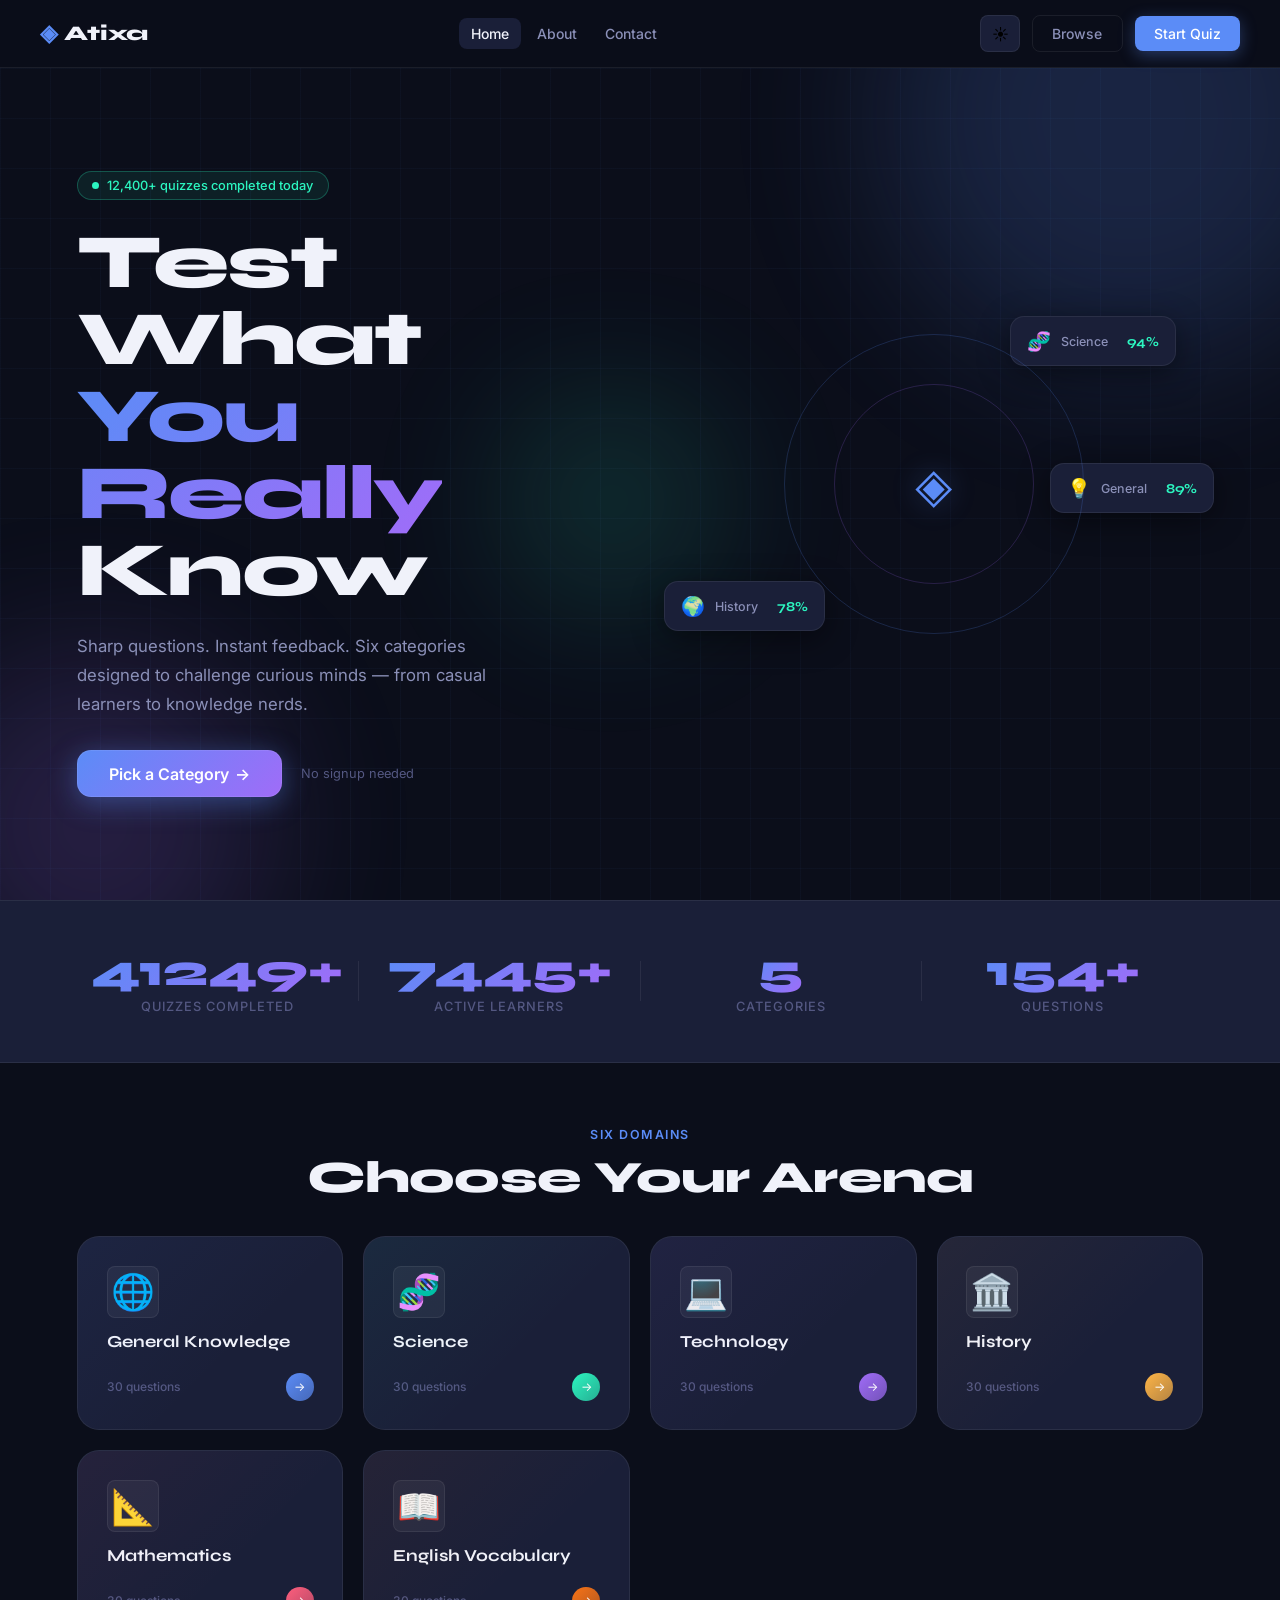
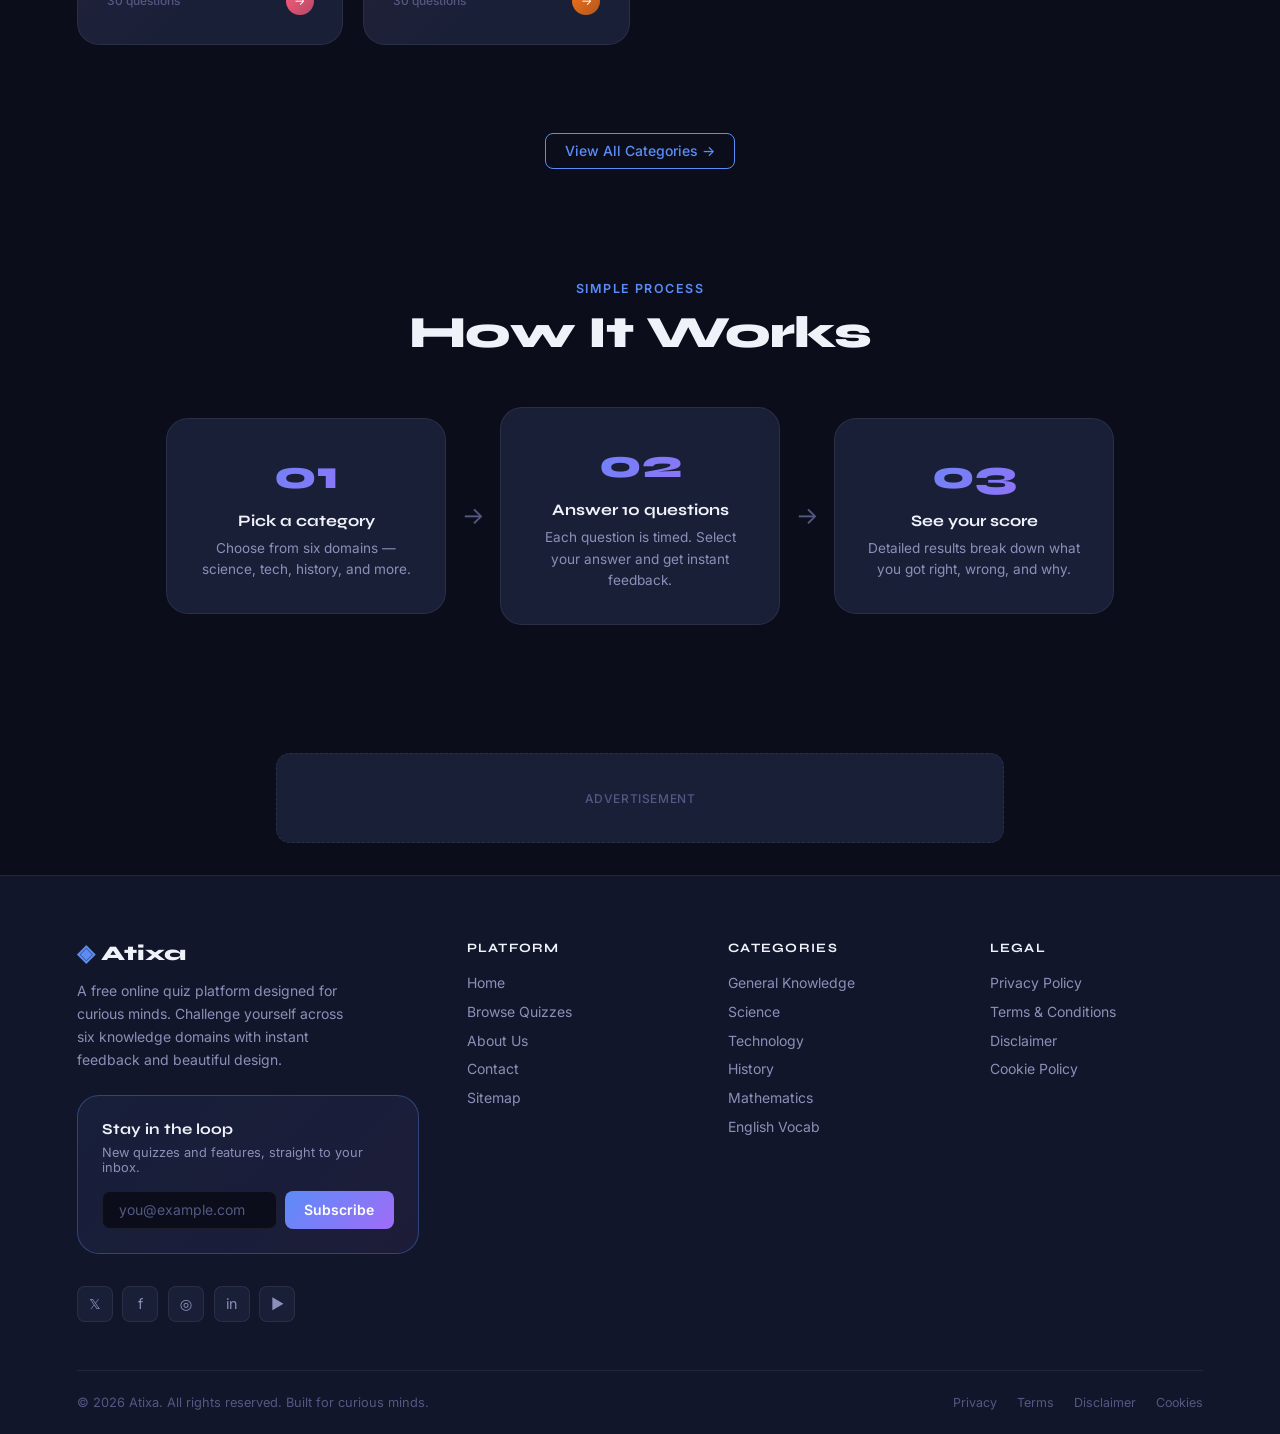
==== commit 315126fb: "first commit" ====
--- a/index.html
+++ b/index.html
@@ -1,382 +1,382 @@
-<!DOCTYPE html>
-<html lang="en" data-theme="dark">
-<head>
-  <meta charset="UTF-8" />
-  <meta name="viewport" content="width=device-width, initial-scale=1.0" />
-  <title>Atixa — Test What You Know | Free Online Quiz Platform</title>
-  <meta name="description" content="Challenge yourself with Atixa's free online quizzes across General Knowledge, Science, Technology, History, Mathematics, and English. Instant feedback, beautiful design." />
-  <meta name="keywords" content="online quiz, free quiz, general knowledge, science quiz, trivia, educational quiz" />
-  <meta name="robots" content="index, follow" />
-  <link rel="canonical" href="https://atixa.app/" />
-  <!-- Open Graph -->
-  <meta property="og:type" content="website" />
-  <meta property="og:title" content="Atixa — Test What You Know" />
-  <meta property="og:description" content="Free online quizzes across 6 categories. Sharp questions, instant feedback, beautiful design." />
-  <meta property="og:url" content="https://atixa.app/" />
-  <meta property="og:image" content="https://atixa.app/og-image.png" />
-  <meta name="twitter:card" content="summary_large_image" />
-  <meta name="twitter:title" content="Atixa — Test What You Know" />
-  <meta name="twitter:description" content="Free online quizzes across 6 categories." />
-  <!-- Schema.org -->
-  <script type="application/ld+json">
-  {"@context":"https://schema.org","@type":"WebSite","name":"Atixa","url":"https://atixa.app","description":"Free online quiz platform with quizzes across General Knowledge, Science, Technology, History, Mathematics, and English Vocabulary.","potentialAction":{"@type":"SearchAction","target":"https://atixa.app/?q={search_term_string}","query-input":"required name=search_term_string"}}
-  </script>
-  <link rel="stylesheet" href="style.css" />
-  <link rel="preconnect" href="https://fonts.googleapis.com" />
-  <link rel="preconnect" href="https://fonts.gstatic.com" crossorigin />
-  <link href="https://fonts.googleapis.com/css2?family=Syne:wght@400;600;700;800&family=Inter:wght@300;400;500;600&display=swap" rel="stylesheet" />
-</head>
-<body>
-
-  <!-- ── NAV ── -->
-  <nav class="nav" id="navbar">
-    <a class="nav__logo" href="index.html">
-      <span class="logo-icon">◈</span> Atixa
-    </a>
-    <div class="nav__links">
-      <a class="nav__link active" href="index.html">Home</a>
-      <a class="nav__link" href="about.html">About</a>
-      <a class="nav__link" href="contact.html">Contact</a>
-    </div>
-    <div class="nav__actions">
-      <button class="theme-toggle" id="themeToggle" aria-label="Toggle theme">
-        <span class="theme-toggle__icon">☀</span>
-      </button>
-      <button class="btn btn--ghost" onclick="showSection('categories')">Browse</button>
-      <button class="btn btn--primary" onclick="showSection('categories')">Start Quiz</button>
-    </div>
-    <button class="nav__hamburger" id="hamburger" aria-label="Open menu">
-      <span></span><span></span><span></span>
-    </button>
-  </nav>
-
-  <!-- Mobile menu -->
-  <div class="mobile-menu" id="mobileMenu">
-    <a class="btn btn--ghost" href="index.html">Home</a>
-    <a class="btn btn--ghost" href="about.html">About</a>
-    <a class="btn btn--ghost" href="contact.html">Contact</a>
-    <button class="btn btn--primary" onclick="showSection('categories'); closeMobileMenu()">Start Quiz</button>
-  </div>
-
-  <!-- ══════════════════════════════════
-       HOME SECTION
-  ══════════════════════════════════ -->
-  <section class="section section--home active" id="section-home">
-
-    <!-- Hero -->
-    <div class="hero" id="home">
-      <div class="hero__bg">
-        <div class="orb orb--1"></div>
-        <div class="orb orb--2"></div>
-        <div class="orb orb--3"></div>
-        <div class="grid-lines"></div>
-      </div>
-      <div class="hero__content">
-        <div class="hero__badge">
-          <span class="pulse-dot"></span> 12,400+ quizzes completed today
-        </div>
-        <h1 class="hero__headline">
-          Test What<br/>
-          <em>You Really</em><br/>
-          Know
-        </h1>
-        <p class="hero__sub">
-          Sharp questions. Instant feedback. Six categories designed to challenge curious minds — from casual learners to knowledge nerds.
-        </p>
-        <div class="hero__cta">
-          <button class="btn btn--hero" onclick="showSection('categories')">
-            Pick a Category
-            <span class="btn__arrow">→</span>
-          </button>
-          <span class="hero__cta-note">No signup needed</span>
-        </div>
-      </div>
-      <div class="hero__visual">
-        <div class="floating-card fc--1">
-          <span class="fc__emoji">🧬</span>
-          <span class="fc__label">Science</span>
-          <span class="fc__score">94%</span>
-        </div>
-        <div class="floating-card fc--2">
-          <span class="fc__emoji">🌍</span>
-          <span class="fc__label">History</span>
-          <span class="fc__score">78%</span>
-        </div>
-        <div class="floating-card fc--3">
-          <span class="fc__emoji">💡</span>
-          <span class="fc__label">General</span>
-          <span class="fc__score">89%</span>
-        </div>
-        <div class="hero__ring">
-          <div class="ring ring--outer"></div>
-          <div class="ring ring--inner"></div>
-          <div class="ring__center">◈</div>
-        </div>
-      </div>
-    </div>
-
-    <!-- Stats -->
-    <div class="stats">
-      <div class="stats__item">
-        <span class="stats__num" data-target="48200">0</span>
-        <span class="stats__label">Quizzes Completed</span>
-      </div>
-      <div class="stats__divider"></div>
-      <div class="stats__item">
-        <span class="stats__num" data-target="8700">0</span>
-        <span class="stats__label">Active Learners</span>
-      </div>
-      <div class="stats__divider"></div>
-      <div class="stats__item">
-        <span class="stats__num" data-target="6">0</span>
-        <span class="stats__label">Categories</span>
-      </div>
-      <div class="stats__divider"></div>
-      <div class="stats__item">
-        <span class="stats__num" data-target="180">0</span>
-        <span class="stats__label">Questions</span>
-      </div>
-    </div>
-
-    <!-- Categories preview -->
-    <div class="home-cats">
-      <div class="section-header">
-        <p class="section-header__eyebrow">Six Domains</p>
-        <h2 class="section-header__title">Choose Your Arena</h2>
-      </div>
-      <div class="cat-grid" id="homeCatGrid">
-        <!-- injected by JS -->
-      </div>
-      <div class="home-cats__cta">
-        <button class="btn btn--outline" onclick="showSection('categories')">View All Categories →</button>
-      </div>
-    </div>
-
-    <!-- How it works -->
-    <div class="how">
-      <div class="section-header">
-        <p class="section-header__eyebrow">Simple Process</p>
-        <h2 class="section-header__title">How It Works</h2>
-      </div>
-      <div class="how__steps">
-        <div class="how__step">
-          <div class="how__step-num">01</div>
-          <h3>Pick a category</h3>
-          <p>Choose from six domains — science, tech, history, and more.</p>
-        </div>
-        <div class="how__step-arrow">→</div>
-        <div class="how__step">
-          <div class="how__step-num">02</div>
-          <h3>Answer 10 questions</h3>
-          <p>Each question is timed. Select your answer and get instant feedback.</p>
-        </div>
-        <div class="how__step-arrow">→</div>
-        <div class="how__step">
-          <div class="how__step-num">03</div>
-          <h3>See your score</h3>
-          <p>Detailed results break down what you got right, wrong, and why.</p>
-        </div>
-      </div>
-    </div>
-
-    <!-- Ad slot — leaderboard before footer -->
-    <div class="ad-slot ad-slot--leaderboard" aria-label="Advertisement">Advertisement</div>
-
-    <!-- Mega Footer -->
-    <footer class="site-footer">
-      <div class="site-footer__top">
-        <div class="site-footer__brand">
-          <a class="site-footer__logo" href="index.html"><span class="logo-icon">◈</span> Atixa</a>
-          <p class="site-footer__tagline">A free online quiz platform designed for curious minds. Challenge yourself across six knowledge domains with instant feedback and beautiful design.</p>
-          <div class="newsletter">
-            <div class="newsletter__title">Stay in the loop</div>
-            <div class="newsletter__sub">New quizzes and features, straight to your inbox.</div>
-            <div class="newsletter__form">
-              <input type="email" class="newsletter__input" placeholder="you@example.com" aria-label="Email address" />
-              <button class="newsletter__btn" type="button">Subscribe</button>
-            </div>
-          </div>
-          <div class="social-links">
-            <a class="social-link" href="#" aria-label="Twitter / X">𝕏</a>
-            <a class="social-link" href="#" aria-label="Facebook">f</a>
-            <a class="social-link" href="#" aria-label="Instagram">◎</a>
-            <a class="social-link" href="#" aria-label="LinkedIn">in</a>
-            <a class="social-link" href="#" aria-label="YouTube">▶</a>
-          </div>
-        </div>
-        <div>
-          <div class="site-footer__col-title">Platform</div>
-          <ul class="site-footer__links">
-            <li><a href="index.html">Home</a></li>
-            <li><a href="index.html" onclick="event.preventDefault();showSection('categories')">Browse Quizzes</a></li>
-            <li><a href="about.html">About Us</a></li>
-            <li><a href="contact.html">Contact</a></li>
-            <li><a href="sitemap.html">Sitemap</a></li>
-          </ul>
-        </div>
-        <div>
-          <div class="site-footer__col-title">Categories</div>
-          <ul class="site-footer__links">
-            <li><a href="index.html" onclick="event.preventDefault();startQuiz('general')">General Knowledge</a></li>
-            <li><a href="index.html" onclick="event.preventDefault();startQuiz('science')">Science</a></li>
-            <li><a href="index.html" onclick="event.preventDefault();startQuiz('technology')">Technology</a></li>
-            <li><a href="index.html" onclick="event.preventDefault();startQuiz('history')">History</a></li>
-            <li><a href="index.html" onclick="event.preventDefault();startQuiz('mathematics')">Mathematics</a></li>
-            <li><a href="index.html" onclick="event.preventDefault();startQuiz('english')">English Vocab</a></li>
-          </ul>
-        </div>
-        <div>
-          <div class="site-footer__col-title">Legal</div>
-          <ul class="site-footer__links">
-            <li><a href="privacy.html">Privacy Policy</a></li>
-            <li><a href="terms.html">Terms &amp; Conditions</a></li>
-            <li><a href="disclaimer.html">Disclaimer</a></li>
-            <li><a href="cookies.html">Cookie Policy</a></li>
-          </ul>
-        </div>
-      </div>
-      <div class="site-footer__bottom">
-        <p class="site-footer__copy">© 2026 Atixa. All rights reserved. Built for curious minds.</p>
-        <nav class="site-footer__legal" aria-label="Legal links">
-          <a href="privacy.html">Privacy</a>
-          <a href="terms.html">Terms</a>
-          <a href="disclaimer.html">Disclaimer</a>
-          <a href="cookies.html">Cookies</a>
-        </nav>
-      </div>
-    </footer>
-
-  </section>
-
-  <!-- ══════════════════════════════════
-       CATEGORIES SECTION
-  ══════════════════════════════════ -->
-  <section class="section" id="section-categories">
-    <div class="page-header">
-      <button class="btn btn--back" onclick="showSection('home')">← Back</button>
-      <div>
-        <h1 class="page-header__title">Choose Your Category</h1>
-        <p class="page-header__sub">30 questions per category, 20 seconds each</p>
-      </div>
-    </div>
-    <div class="cat-grid cat-grid--full" id="fullCatGrid">
-      <!-- injected by JS -->
-    </div>
-  </section>
-
-  <!-- ══════════════════════════════════
-       QUIZ SECTION
-  ══════════════════════════════════ -->
-  <section class="section" id="section-quiz">
-    <div class="quiz-wrap">
-
-      <!-- Quiz Header -->
-      <div class="quiz-header">
-        <button class="btn btn--back btn--sm" onclick="confirmExit()">✕ Exit</button>
-        <div class="quiz-meta">
-          <span class="quiz-cat-badge" id="quizCatBadge"></span>
-          <span class="quiz-counter" id="questionCounter">Question 1 of 10</span>
-        </div>
-        <div class="quiz-timer" id="quizTimer">
-          <span class="timer-icon">⏱</span>
-          <span id="timerDisplay">20</span>
-        </div>
-      </div>
-
-      <!-- Progress bar -->
-      <div class="progress-bar-wrap">
-        <div class="progress-bar" id="progressBar" style="width:0%"></div>
-        <div class="progress-glow" id="progressGlow" style="width:0%"></div>
-      </div>
-
-      <!-- Question card -->
-      <div class="question-card" id="questionCard">
-        <p class="question-num" id="questionNum">01</p>
-        <h2 class="question-text" id="questionText">Loading question…</h2>
-        <div class="options-grid" id="optionsGrid">
-          <!-- injected by JS -->
-        </div>
-      </div>
-
-      <!-- Navigation -->
-      <div class="quiz-nav">
-        <button class="btn btn--nav" id="prevBtn" onclick="prevQuestion()" disabled>← Prev</button>
-        <div class="quiz-dots" id="quizDots"></div>
-        <button class="btn btn--nav btn--nav-next" id="nextBtn" onclick="nextQuestion()">Next →</button>
-      </div>
-
-    </div>
-  </section>
-
-  <!-- ══════════════════════════════════
-       RESULTS SECTION
-  ══════════════════════════════════ -->
-  <section class="section" id="section-results">
-    <div class="results-wrap">
-
-      <div class="results-top">
-        <div class="results-score-ring">
-          <svg class="score-svg" viewBox="0 0 120 120">
-            <circle class="score-track" cx="60" cy="60" r="52"/>
-            <circle class="score-fill" id="scoreFill" cx="60" cy="60" r="52"
-              stroke-dasharray="327" stroke-dashoffset="327"/>
-          </svg>
-          <div class="results-score-inner">
-            <span class="results-pct" id="resultsPct">0%</span>
-            <span class="results-label">score</span>
-          </div>
-        </div>
-
-        <div class="results-summary">
-          <div class="results-message" id="resultsMessage">Loading…</div>
-          <div class="results-stats">
-            <div class="results-stat results-stat--correct">
-              <span class="results-stat__num" id="correctCount">0</span>
-              <span class="results-stat__label">Correct</span>
-            </div>
-            <div class="results-stat results-stat--wrong">
-              <span class="results-stat__num" id="wrongCount">0</span>
-              <span class="results-stat__label">Wrong</span>
-            </div>
-            <div class="results-stat results-stat--time">
-              <span class="results-stat__num" id="avgTime">0s</span>
-              <span class="results-stat__label">Avg. Time</span>
-            </div>
-          </div>
-          <div class="results-actions">
-            <button class="btn btn--primary" id="restartBtn" onclick="restartQuiz()">Try Again</button>
-            <button class="btn btn--outline" onclick="showSection('categories')">New Category</button>
-            <button class="btn btn--ghost" onclick="shareResults()">Share →</button>
-          </div>
-        </div>
-      </div>
-
-      <!-- Answer review -->
-      <div class="review-section">
-        <h3 class="review-title">Answer Review</h3>
-        <div class="review-list" id="reviewList">
-          <!-- injected by JS -->
-        </div>
-      </div>
-
-    </div>
-  </section>
-
-  <!-- ── OVERLAYS ── -->
-  <div class="overlay" id="exitOverlay">
-    <div class="overlay__card">
-      <h3>Leave this quiz?</h3>
-      <p>Your progress will be lost.</p>
-      <div class="overlay__actions">
-        <button class="btn btn--outline" onclick="closeOverlay()">Keep Going</button>
-        <button class="btn btn--danger" onclick="exitQuiz()">Exit Quiz</button>
-      </div>
-    </div>
-  </div>
-
-  <!-- Burst particles container -->
-  <div id="burstContainer" aria-hidden="true"></div>
-
-  <script src="script.js"></script>
-</body>
+<!DOCTYPE html>
+<html lang="en" data-theme="dark">
+<head>
+  <meta charset="UTF-8" />
+  <meta name="viewport" content="width=device-width, initial-scale=1.0" />
+  <title>Atixa — Test What You Know | Free Online Quiz Platform</title>
+  <meta name="description" content="Challenge yourself with Atixa's free online quizzes across General Knowledge, Science, Technology, History, Mathematics, and English. Instant feedback, beautiful design." />
+  <meta name="keywords" content="online quiz, free quiz, general knowledge, science quiz, trivia, educational quiz" />
+  <meta name="robots" content="index, follow" />
+  <link rel="canonical" href="https://atixa.app/" />
+  <!-- Open Graph -->
+  <meta property="og:type" content="website" />
+  <meta property="og:title" content="Atixa — Test What You Know" />
+  <meta property="og:description" content="Free online quizzes across 6 categories. Sharp questions, instant feedback, beautiful design." />
+  <meta property="og:url" content="https://atixa.app/" />
+  <meta property="og:image" content="https://atixa.app/og-image.png" />
+  <meta name="twitter:card" content="summary_large_image" />
+  <meta name="twitter:title" content="Atixa — Test What You Know" />
+  <meta name="twitter:description" content="Free online quizzes across 6 categories." />
+  <!-- Schema.org -->
+  <script type="application/ld+json">
+  {"@context":"https://schema.org","@type":"WebSite","name":"Atixa","url":"https://atixa.app","description":"Free online quiz platform with quizzes across General Knowledge, Science, Technology, History, Mathematics, and English Vocabulary.","potentialAction":{"@type":"SearchAction","target":"https://atixa.app/?q={search_term_string}","query-input":"required name=search_term_string"}}
+  </script>
+  <link rel="stylesheet" href="style.css" />
+  <link rel="preconnect" href="https://fonts.googleapis.com" />
+  <link rel="preconnect" href="https://fonts.gstatic.com" crossorigin />
+  <link href="https://fonts.googleapis.com/css2?family=Syne:wght@400;600;700;800&family=Inter:wght@300;400;500;600&display=swap" rel="stylesheet" />
+</head>
+<body>
+
+  <!-- ── NAV ── -->
+  <nav class="nav" id="navbar">
+    <a class="nav__logo" href="index.html">
+      <span class="logo-icon">◈</span> Atixa
+    </a>
+    <div class="nav__links">
+      <a class="nav__link active" href="index.html">Home</a>
+      <a class="nav__link" href="about.html">About</a>
+      <a class="nav__link" href="contact.html">Contact</a>
+    </div>
+    <div class="nav__actions">
+      <button class="theme-toggle" id="themeToggle" aria-label="Toggle theme">
+        <span class="theme-toggle__icon">☀</span>
+      </button>
+      <button class="btn btn--ghost" onclick="showSection('categories')">Browse</button>
+      <button class="btn btn--primary" onclick="showSection('categories')">Start Quiz</button>
+    </div>
+    <button class="nav__hamburger" id="hamburger" aria-label="Open menu">
+      <span></span><span></span><span></span>
+    </button>
+  </nav>
+
+  <!-- Mobile menu -->
+  <div class="mobile-menu" id="mobileMenu">
+    <a class="btn btn--ghost" href="index.html">Home</a>
+    <a class="btn btn--ghost" href="about.html">About</a>
+    <a class="btn btn--ghost" href="contact.html">Contact</a>
+    <button class="btn btn--primary" onclick="showSection('categories'); closeMobileMenu()">Start Quiz</button>
+  </div>
+
+  <!-- ══════════════════════════════════
+       HOME SECTION
+  ══════════════════════════════════ -->
+  <section class="section section--home active" id="section-home">
+
+    <!-- Hero -->
+    <div class="hero" id="home">
+      <div class="hero__bg">
+        <div class="orb orb--1"></div>
+        <div class="orb orb--2"></div>
+        <div class="orb orb--3"></div>
+        <div class="grid-lines"></div>
+      </div>
+      <div class="hero__content">
+        <div class="hero__badge">
+          <span class="pulse-dot"></span> 12,400+ quizzes completed today
+        </div>
+        <h1 class="hero__headline">
+          Test What<br/>
+          <em>You Really</em><br/>
+          Know
+        </h1>
+        <p class="hero__sub">
+          Sharp questions. Instant feedback. Six categories designed to challenge curious minds — from casual learners to knowledge nerds.
+        </p>
+        <div class="hero__cta">
+          <button class="btn btn--hero" onclick="showSection('categories')">
+            Pick a Category
+            <span class="btn__arrow">→</span>
+          </button>
+          <span class="hero__cta-note">No signup needed</span>
+        </div>
+      </div>
+      <div class="hero__visual">
+        <div class="floating-card fc--1">
+          <span class="fc__emoji">🧬</span>
+          <span class="fc__label">Science</span>
+          <span class="fc__score">94%</span>
+        </div>
+        <div class="floating-card fc--2">
+          <span class="fc__emoji">🌍</span>
+          <span class="fc__label">History</span>
+          <span class="fc__score">78%</span>
+        </div>
+        <div class="floating-card fc--3">
+          <span class="fc__emoji">💡</span>
+          <span class="fc__label">General</span>
+          <span class="fc__score">89%</span>
+        </div>
+        <div class="hero__ring">
+          <div class="ring ring--outer"></div>
+          <div class="ring ring--inner"></div>
+          <div class="ring__center">◈</div>
+        </div>
+      </div>
+    </div>
+
+    <!-- Stats -->
+    <div class="stats">
+      <div class="stats__item">
+        <span class="stats__num" data-target="48200">0</span>
+        <span class="stats__label">Quizzes Completed</span>
+      </div>
+      <div class="stats__divider"></div>
+      <div class="stats__item">
+        <span class="stats__num" data-target="8700">0</span>
+        <span class="stats__label">Active Learners</span>
+      </div>
+      <div class="stats__divider"></div>
+      <div class="stats__item">
+        <span class="stats__num" data-target="6">0</span>
+        <span class="stats__label">Categories</span>
+      </div>
+      <div class="stats__divider"></div>
+      <div class="stats__item">
+        <span class="stats__num" data-target="180">0</span>
+        <span class="stats__label">Questions</span>
+      </div>
+    </div>
+
+    <!-- Categories preview -->
+    <div class="home-cats">
+      <div class="section-header">
+        <p class="section-header__eyebrow">Six Domains</p>
+        <h2 class="section-header__title">Choose Your Arena</h2>
+      </div>
+      <div class="cat-grid" id="homeCatGrid">
+        <!-- injected by JS -->
+      </div>
+      <div class="home-cats__cta">
+        <button class="btn btn--outline" onclick="showSection('categories')">View All Categories →</button>
+      </div>
+    </div>
+
+    <!-- How it works -->
+    <div class="how">
+      <div class="section-header">
+        <p class="section-header__eyebrow">Simple Process</p>
+        <h2 class="section-header__title">How It Works</h2>
+      </div>
+      <div class="how__steps">
+        <div class="how__step">
+          <div class="how__step-num">01</div>
+          <h3>Pick a category</h3>
+          <p>Choose from six domains — science, tech, history, and more.</p>
+        </div>
+        <div class="how__step-arrow">→</div>
+        <div class="how__step">
+          <div class="how__step-num">02</div>
+          <h3>Answer 10 questions</h3>
+          <p>Each question is timed. Select your answer and get instant feedback.</p>
+        </div>
+        <div class="how__step-arrow">→</div>
+        <div class="how__step">
+          <div class="how__step-num">03</div>
+          <h3>See your score</h3>
+          <p>Detailed results break down what you got right, wrong, and why.</p>
+        </div>
+      </div>
+    </div>
+
+    <!-- Ad slot — leaderboard before footer -->
+    <div class="ad-slot ad-slot--leaderboard" aria-label="Advertisement">Advertisement</div>
+
+    <!-- Mega Footer -->
+    <footer class="site-footer">
+      <div class="site-footer__top">
+        <div class="site-footer__brand">
+          <a class="site-footer__logo" href="index.html"><span class="logo-icon">◈</span> Atixa</a>
+          <p class="site-footer__tagline">A free online quiz platform designed for curious minds. Challenge yourself across six knowledge domains with instant feedback and beautiful design.</p>
+          <div class="newsletter">
+            <div class="newsletter__title">Stay in the loop</div>
+            <div class="newsletter__sub">New quizzes and features, straight to your inbox.</div>
+            <div class="newsletter__form">
+              <input type="email" class="newsletter__input" placeholder="you@example.com" aria-label="Email address" />
+              <button class="newsletter__btn" type="button">Subscribe</button>
+            </div>
+          </div>
+          <div class="social-links">
+            <a class="social-link" href="#" aria-label="Twitter / X">𝕏</a>
+            <a class="social-link" href="#" aria-label="Facebook">f</a>
+            <a class="social-link" href="#" aria-label="Instagram">◎</a>
+            <a class="social-link" href="#" aria-label="LinkedIn">in</a>
+            <a class="social-link" href="#" aria-label="YouTube">▶</a>
+          </div>
+        </div>
+        <div>
+          <div class="site-footer__col-title">Platform</div>
+          <ul class="site-footer__links">
+            <li><a href="index.html">Home</a></li>
+            <li><a href="index.html" onclick="event.preventDefault();showSection('categories')">Browse Quizzes</a></li>
+            <li><a href="about.html">About Us</a></li>
+            <li><a href="contact.html">Contact</a></li>
+            <li><a href="sitemap.html">Sitemap</a></li>
+          </ul>
+        </div>
+        <div>
+          <div class="site-footer__col-title">Categories</div>
+          <ul class="site-footer__links">
+            <li><a href="index.html" onclick="event.preventDefault();startQuiz('general')">General Knowledge</a></li>
+            <li><a href="index.html" onclick="event.preventDefault();startQuiz('science')">Science</a></li>
+            <li><a href="index.html" onclick="event.preventDefault();startQuiz('technology')">Technology</a></li>
+            <li><a href="index.html" onclick="event.preventDefault();startQuiz('history')">History</a></li>
+            <li><a href="index.html" onclick="event.preventDefault();startQuiz('mathematics')">Mathematics</a></li>
+            <li><a href="index.html" onclick="event.preventDefault();startQuiz('english')">English Vocab</a></li>
+          </ul>
+        </div>
+        <div>
+          <div class="site-footer__col-title">Legal</div>
+          <ul class="site-footer__links">
+            <li><a href="privacy.html">Privacy Policy</a></li>
+            <li><a href="terms.html">Terms &amp; Conditions</a></li>
+            <li><a href="disclaimer.html">Disclaimer</a></li>
+            <li><a href="cookies.html">Cookie Policy</a></li>
+          </ul>
+        </div>
+      </div>
+      <div class="site-footer__bottom">
+        <p class="site-footer__copy">© 2026 Atixa. All rights reserved. Built for curious minds.</p>
+        <nav class="site-footer__legal" aria-label="Legal links">
+          <a href="privacy.html">Privacy</a>
+          <a href="terms.html">Terms</a>
+          <a href="disclaimer.html">Disclaimer</a>
+          <a href="cookies.html">Cookies</a>
+        </nav>
+      </div>
+    </footer>
+
+  </section>
+
+  <!-- ══════════════════════════════════
+       CATEGORIES SECTION
+  ══════════════════════════════════ -->
+  <section class="section" id="section-categories">
+    <div class="page-header">
+      <button class="btn btn--back" onclick="showSection('home')">← Back</button>
+      <div>
+        <h1 class="page-header__title">Choose Your Category</h1>
+        <p class="page-header__sub">30 questions per category, 20 seconds each</p>
+      </div>
+    </div>
+    <div class="cat-grid cat-grid--full" id="fullCatGrid">
+      <!-- injected by JS -->
+    </div>
+  </section>
+
+  <!-- ══════════════════════════════════
+       QUIZ SECTION
+  ══════════════════════════════════ -->
+  <section class="section" id="section-quiz">
+    <div class="quiz-wrap">
+
+      <!-- Quiz Header -->
+      <div class="quiz-header">
+        <button class="btn btn--back btn--sm" onclick="confirmExit()">✕ Exit</button>
+        <div class="quiz-meta">
+          <span class="quiz-cat-badge" id="quizCatBadge"></span>
+          <span class="quiz-counter" id="questionCounter">Question 1 of 10</span>
+        </div>
+        <div class="quiz-timer" id="quizTimer">
+          <span class="timer-icon">⏱</span>
+          <span id="timerDisplay">20</span>
+        </div>
+      </div>
+
+      <!-- Progress bar -->
+      <div class="progress-bar-wrap">
+        <div class="progress-bar" id="progressBar" style="width:0%"></div>
+        <div class="progress-glow" id="progressGlow" style="width:0%"></div>
+      </div>
+
+      <!-- Question card -->
+      <div class="question-card" id="questionCard">
+        <p class="question-num" id="questionNum">01</p>
+        <h2 class="question-text" id="questionText">Loading question…</h2>
+        <div class="options-grid" id="optionsGrid">
+          <!-- injected by JS -->
+        </div>
+      </div>
+
+      <!-- Navigation -->
+      <div class="quiz-nav">
+        <button class="btn btn--nav" id="prevBtn" onclick="prevQuestion()" disabled>← Prev</button>
+        <div class="quiz-dots" id="quizDots"></div>
+        <button class="btn btn--nav btn--nav-next" id="nextBtn" onclick="nextQuestion()">Next →</button>
+      </div>
+
+    </div>
+  </section>
+
+  <!-- ══════════════════════════════════
+       RESULTS SECTION
+  ══════════════════════════════════ -->
+  <section class="section" id="section-results">
+    <div class="results-wrap">
+
+      <div class="results-top">
+        <div class="results-score-ring">
+          <svg class="score-svg" viewBox="0 0 120 120">
+            <circle class="score-track" cx="60" cy="60" r="52"/>
+            <circle class="score-fill" id="scoreFill" cx="60" cy="60" r="52"
+              stroke-dasharray="327" stroke-dashoffset="327"/>
+          </svg>
+          <div class="results-score-inner">
+            <span class="results-pct" id="resultsPct">0%</span>
+            <span class="results-label">score</span>
+          </div>
+        </div>
+
+        <div class="results-summary">
+          <div class="results-message" id="resultsMessage">Loading…</div>
+          <div class="results-stats">
+            <div class="results-stat results-stat--correct">
+              <span class="results-stat__num" id="correctCount">0</span>
+              <span class="results-stat__label">Correct</span>
+            </div>
+            <div class="results-stat results-stat--wrong">
+              <span class="results-stat__num" id="wrongCount">0</span>
+              <span class="results-stat__label">Wrong</span>
+            </div>
+            <div class="results-stat results-stat--time">
+              <span class="results-stat__num" id="avgTime">0s</span>
+              <span class="results-stat__label">Avg. Time</span>
+            </div>
+          </div>
+          <div class="results-actions">
+            <button class="btn btn--primary" id="restartBtn" onclick="restartQuiz()">Try Again</button>
+            <button class="btn btn--outline" onclick="showSection('categories')">New Category</button>
+            <button class="btn btn--ghost" onclick="shareResults()">Share →</button>
+          </div>
+        </div>
+      </div>
+
+      <!-- Answer review -->
+      <div class="review-section">
+        <h3 class="review-title">Answer Review</h3>
+        <div class="review-list" id="reviewList">
+          <!-- injected by JS -->
+        </div>
+      </div>
+
+    </div>
+  </section>
+
+  <!-- ── OVERLAYS ── -->
+  <div class="overlay" id="exitOverlay">
+    <div class="overlay__card">
+      <h3>Leave this quiz?</h3>
+      <p>Your progress will be lost.</p>
+      <div class="overlay__actions">
+        <button class="btn btn--outline" onclick="closeOverlay()">Keep Going</button>
+        <button class="btn btn--danger" onclick="exitQuiz()">Exit Quiz</button>
+      </div>
+    </div>
+  </div>
+
+  <!-- Burst particles container -->
+  <div id="burstContainer" aria-hidden="true"></div>
+
+  <script src="script.js"></script>
+</body>
 </html>
--- a/style.css
+++ b/style.css
@@ -1,1444 +1,1444 @@
-/* ═══════════════════════════════════════════════════
-   ATIXA — style.css
-   Design: deep-space dark / clean slate light
-   Palette: #0B0E1A (void), #12162A (surface), #1E2440 (card),
-            #5B8CF7 (primary), #A06CF8 (accent), #2CF5C0 (correct),
-            #FF5E7D (wrong)
-   Type: Syne (display) + Inter (body)
-═══════════════════════════════════════════════════ */
-
-/* ── TOKENS ── */
-:root {
-  --void:       #0B0E1A;
-  --surface:    #12162A;
-  --card:       #1A1F38;
-  --card-hi:    #222847;
-  --border:     rgba(255,255,255,0.07);
-  --border-hi:  rgba(91,140,247,0.35);
-  --primary:    #5B8CF7;
-  --primary-d:  #3A6BDE;
-  --accent:     #A06CF8;
-  --correct:    #2CF5C0;
-  --wrong:      #FF5E7D;
-  --warn:       #FFB547;
-  --text-1:     #F0F2FA;
-  --text-2:     #8B90B8;
-  --text-3:     #545882;
-  --radius-sm:  8px;
-  --radius-md:  14px;
-  --radius-lg:  22px;
-  --radius-xl:  32px;
-  --shadow-sm:  0 2px 12px rgba(0,0,0,0.35);
-  --shadow-md:  0 8px 32px rgba(0,0,0,0.45);
-  --shadow-lg:  0 20px 60px rgba(0,0,0,0.55);
-  --glow-p:     0 0 30px rgba(91,140,247,0.3);
-  --glow-a:     0 0 30px rgba(160,108,248,0.3);
-  --transition: 0.22s cubic-bezier(0.4,0,0.2,1);
-  --nav-h:      68px;
-}
-
-[data-theme="light"] {
-  --void:       #F0F4FF;
-  --surface:    #FFFFFF;
-  --card:       #F7F9FF;
-  --card-hi:    #EDF0FF;
-  --border:     rgba(91,140,247,0.12);
-  --border-hi:  rgba(91,140,247,0.4);
-  --text-1:     #111827;
-  --text-2:     #4B5280;
-  --text-3:     #8892B0;
-  --shadow-sm:  0 2px 12px rgba(91,140,247,0.08);
-  --shadow-md:  0 8px 32px rgba(91,140,247,0.12);
-  --shadow-lg:  0 20px 60px rgba(91,140,247,0.15);
-  --glow-p:     0 0 30px rgba(91,140,247,0.15);
-}
-
-/* ── RESET ── */
-*, *::before, *::after { box-sizing: border-box; margin: 0; padding: 0; }
-html { scroll-behavior: smooth; }
-body {
-  font-family: 'Inter', system-ui, sans-serif;
-  background: var(--void);
-  color: var(--text-1);
-  min-height: 100vh;
-  overflow-x: hidden;
-  transition: background var(--transition), color var(--transition);
-}
-button { cursor: pointer; font-family: inherit; border: none; outline: none; }
-button:focus-visible { outline: 2px solid var(--primary); outline-offset: 3px; }
-img { max-width: 100%; display: block; }
-
-/* ── TYPOGRAPHY ── */
-h1, h2, h3, .hero__headline, .stats__num {
-  font-family: 'Syne', system-ui, sans-serif;
-}
-
-/* ── SCROLLBAR ── */
-::-webkit-scrollbar { width: 6px; }
-::-webkit-scrollbar-track { background: var(--void); }
-::-webkit-scrollbar-thumb { background: var(--card-hi); border-radius: 99px; }
-
-/* ══════════════════
-   NAV
-══════════════════ */
-.nav {
-  position: fixed; top: 0; left: 0; right: 0; z-index: 100;
-  display: flex; align-items: center; justify-content: space-between;
-  padding: 0 clamp(1rem, 4vw, 2.5rem);
-  height: var(--nav-h);
-  background: rgba(11,14,26,0.75);
-  backdrop-filter: blur(16px);
-  -webkit-backdrop-filter: blur(16px);
-  border-bottom: 1px solid var(--border);
-  transition: background var(--transition);
-}
-[data-theme="light"] .nav {
-  background: rgba(240,244,255,0.8);
-}
-.nav__logo {
-  font-family: 'Syne', sans-serif;
-  font-size: 1.3rem; font-weight: 800;
-  color: var(--text-1); text-decoration: none;
-  display: flex; align-items: center; gap: 0.4rem;
-  letter-spacing: -0.01em;
-}
-.logo-icon { color: var(--primary); font-size: 1.1em; }
-
-.nav__actions {
-  display: flex; align-items: center; gap: 0.75rem;
-}
-
-.nav__hamburger {
-  display: none; flex-direction: column; gap: 5px;
-  background: none; padding: 6px;
-}
-.nav__hamburger span {
-  display: block; width: 22px; height: 2px;
-  background: var(--text-1); border-radius: 2px;
-  transition: var(--transition);
-}
-
-.mobile-menu {
-  display: none; position: fixed; top: var(--nav-h);
-  left: 0; right: 0; z-index: 99;
-  flex-direction: column; gap: 0.5rem; padding: 1rem;
-  background: var(--surface);
-  border-bottom: 1px solid var(--border);
-}
-.mobile-menu.open { display: flex; }
-
-/* ══════════════════
-   BUTTONS
-══════════════════ */
-.btn {
-  display: inline-flex; align-items: center; gap: 0.4rem;
-  padding: 0.55rem 1.2rem;
-  border-radius: var(--radius-sm);
-  font-size: 0.875rem; font-weight: 500;
-  transition: var(--transition);
-  white-space: nowrap;
-  text-decoration: none;
-}
-.btn--primary {
-  background: var(--primary);
-  color: #fff;
-  box-shadow: 0 4px 16px rgba(91,140,247,0.35);
-}
-.btn--primary:hover {
-  background: var(--primary-d);
-  transform: translateY(-1px);
-  box-shadow: 0 6px 22px rgba(91,140,247,0.45);
-}
-.btn--ghost {
-  background: transparent;
-  color: var(--text-2);
-  border: 1px solid var(--border);
-}
-.btn--ghost:hover { background: var(--card); color: var(--text-1); }
-
-.btn--outline {
-  background: transparent;
-  color: var(--primary);
-  border: 1px solid var(--primary);
-}
-.btn--outline:hover {
-  background: rgba(91,140,247,0.1);
-}
-.btn--hero {
-  background: linear-gradient(135deg, var(--primary), var(--accent));
-  color: #fff;
-  padding: 0.85rem 2rem;
-  border-radius: var(--radius-md);
-  font-size: 1rem; font-weight: 600;
-  box-shadow: 0 6px 28px rgba(91,140,247,0.4), 0 0 0 1px rgba(255,255,255,0.08) inset;
-}
-.btn--hero:hover {
-  transform: translateY(-2px);
-  box-shadow: 0 10px 36px rgba(91,140,247,0.5);
-}
-.btn__arrow { transition: transform var(--transition); }
-.btn--hero:hover .btn__arrow { transform: translateX(4px); }
-
-.btn--back {
-  background: var(--card);
-  color: var(--text-2);
-  border: 1px solid var(--border);
-  border-radius: var(--radius-sm);
-}
-.btn--back:hover { color: var(--text-1); border-color: var(--border-hi); }
-.btn--sm { padding: 0.4rem 0.85rem; font-size: 0.8rem; }
-
-.btn--nav {
-  background: var(--card);
-  color: var(--text-2);
-  border: 1px solid var(--border);
-  border-radius: var(--radius-sm);
-  padding: 0.6rem 1.2rem;
-}
-.btn--nav:hover:not(:disabled) { color: var(--text-1); border-color: var(--border-hi); }
-.btn--nav:disabled { opacity: 0.35; cursor: not-allowed; }
-.btn--nav-next {
-  background: linear-gradient(135deg, var(--primary), var(--accent));
-  color: #fff; border: none;
-  box-shadow: 0 4px 16px rgba(91,140,247,0.3);
-}
-.btn--nav-next:hover { transform: translateY(-1px); box-shadow: 0 6px 22px rgba(91,140,247,0.45); }
-
-.btn--danger {
-  background: var(--wrong);
-  color: #fff;
-  box-shadow: 0 4px 16px rgba(255,94,125,0.35);
-}
-.btn--danger:hover { opacity: 0.9; transform: translateY(-1px); }
-
-/* ── Theme toggle ── */
-.theme-toggle {
-  background: var(--card);
-  border: 1px solid var(--border);
-  border-radius: var(--radius-sm);
-  padding: 0.45rem 0.65rem;
-  font-size: 1rem;
-  transition: var(--transition);
-}
-.theme-toggle:hover { border-color: var(--border-hi); }
-
-/* ══════════════════
-   SECTIONS (routing)
-══════════════════ */
-.section {
-  display: none;
-  min-height: 100vh;
-  padding-top: var(--nav-h);
-  animation: sectionIn 0.35s ease both;
-}
-.section.active { display: block; }
-
-@keyframes sectionIn {
-  from { opacity: 0; transform: translateY(12px); }
-  to   { opacity: 1; transform: translateY(0); }
-}
-
-/* ══════════════════
-   HERO
-══════════════════ */
-.hero {
-  position: relative; overflow: hidden;
-  display: grid;
-  grid-template-columns: 1fr 1fr;
-  align-items: center;
-  min-height: calc(100vh - var(--nav-h));
-  padding: 4rem clamp(1.5rem, 6vw, 5rem);
-  gap: 3rem;
-}
-
-.hero__bg {
-  position: absolute; inset: 0; z-index: 0;
-  pointer-events: none;
-}
-.orb {
-  position: absolute; border-radius: 50%;
-  filter: blur(80px); opacity: 0.18;
-  animation: orbFloat 8s ease-in-out infinite alternate;
-}
-.orb--1 {
-  width: 500px; height: 500px;
-  background: var(--primary);
-  top: -200px; right: -100px;
-}
-.orb--2 {
-  width: 350px; height: 350px;
-  background: var(--accent);
-  bottom: -100px; left: -80px;
-  animation-delay: -3s; animation-duration: 10s;
-}
-.orb--3 {
-  width: 200px; height: 200px;
-  background: var(--correct);
-  top: 40%; left: 40%;
-  animation-delay: -5s; animation-duration: 6s;
-}
-@keyframes orbFloat {
-  from { transform: translate(0,0) scale(1); }
-  to   { transform: translate(30px, -30px) scale(1.08); }
-}
-
-.grid-lines {
-  position: absolute; inset: 0;
-  background-image:
-    linear-gradient(rgba(91,140,247,0.04) 1px, transparent 1px),
-    linear-gradient(90deg, rgba(91,140,247,0.04) 1px, transparent 1px);
-  background-size: 50px 50px;
-}
-
-.hero__content { position: relative; z-index: 1; }
-
-.hero__badge {
-  display: inline-flex; align-items: center; gap: 0.5rem;
-  padding: 0.4rem 0.9rem;
-  background: rgba(44,245,192,0.08);
-  border: 1px solid rgba(44,245,192,0.25);
-  border-radius: 99px;
-  font-size: 0.8rem; color: var(--correct);
-  margin-bottom: 1.5rem;
-  font-weight: 500;
-}
-.pulse-dot {
-  width: 7px; height: 7px; border-radius: 50%;
-  background: var(--correct);
-  animation: pulse 2s ease infinite;
-}
-@keyframes pulse {
-  0%, 100% { box-shadow: 0 0 0 0 rgba(44,245,192,0.5); }
-  50% { box-shadow: 0 0 0 6px rgba(44,245,192,0); }
-}
-
-.hero__headline {
-  font-size: clamp(3rem, 6vw, 5.5rem);
-  font-weight: 800;
-  line-height: 1.0;
-  letter-spacing: -0.03em;
-  color: var(--text-1);
-  margin-bottom: 1.5rem;
-}
-.hero__headline em {
-  font-style: normal;
-  background: linear-gradient(135deg, var(--primary), var(--accent));
-  -webkit-background-clip: text;
-  -webkit-text-fill-color: transparent;
-  background-clip: text;
-}
-
-.hero__sub {
-  font-size: 1.05rem; color: var(--text-2);
-  line-height: 1.7; max-width: 460px;
-  margin-bottom: 2rem;
-}
-
-.hero__cta {
-  display: flex; align-items: center; gap: 1.2rem; flex-wrap: wrap;
-}
-.hero__cta-note {
-  font-size: 0.8rem; color: var(--text-3);
-}
-
-/* Hero visual */
-.hero__visual {
-  position: relative; z-index: 1;
-  display: flex; align-items: center; justify-content: center;
-  height: 420px;
-}
-
-.hero__ring {
-  position: relative; display: flex; align-items: center; justify-content: center;
-}
-.ring {
-  position: absolute;
-  border-radius: 50%;
-  border: 1px solid var(--border);
-}
-.ring--outer {
-  width: 300px; height: 300px;
-  animation: ringRotate 20s linear infinite;
-  border-color: rgba(91,140,247,0.2);
-}
-.ring--inner {
-  width: 200px; height: 200px;
-  animation: ringRotate 12s linear infinite reverse;
-  border-color: rgba(160,108,248,0.2);
-}
-.ring__center {
-  font-size: 3rem; color: var(--primary);
-  text-shadow: var(--glow-p);
-  animation: ringPulse 3s ease-in-out infinite;
-}
-@keyframes ringRotate { to { transform: rotate(360deg); } }
-@keyframes ringPulse {
-  0%, 100% { opacity: 1; text-shadow: 0 0 20px rgba(91,140,247,0.5); }
-  50% { opacity: 0.6; text-shadow: 0 0 40px rgba(91,140,247,0.8); }
-}
-
-.floating-card {
-  position: absolute;
-  background: var(--card);
-  border: 1px solid var(--border);
-  border-radius: var(--radius-md);
-  padding: 0.75rem 1rem;
-  display: flex; align-items: center; gap: 0.6rem;
-  box-shadow: var(--shadow-md);
-  backdrop-filter: blur(12px);
-  animation: cardFloat var(--dur, 6s) ease-in-out infinite alternate;
-}
-.fc--1 { top: 10%; right: 5%; --dur: 5s; }
-.fc--2 { bottom: 15%; left: 0%; --dur: 7s; animation-delay: -2s; }
-.fc--3 { top: 45%; right: -2%; --dur: 6s; animation-delay: -4s; }
-@keyframes cardFloat {
-  from { transform: translateY(0); }
-  to   { transform: translateY(-14px); }
-}
-.fc__emoji { font-size: 1.2rem; }
-.fc__label { font-size: 0.78rem; color: var(--text-2); font-weight: 500; }
-.fc__score {
-  font-family: 'Syne', sans-serif;
-  font-size: 0.85rem; font-weight: 700;
-  color: var(--correct);
-  margin-left: auto;
-  padding-left: 0.6rem;
-}
-
-/* ══════════════════
-   STATS
-══════════════════ */
-.stats {
-  display: flex; align-items: center; justify-content: center;
-  flex-wrap: wrap; gap: 0;
-  background: var(--card);
-  border-top: 1px solid var(--border);
-  border-bottom: 1px solid var(--border);
-  padding: 2.5rem clamp(1.5rem, 6vw, 5rem);
-}
-.stats__item {
-  display: flex; flex-direction: column; align-items: center; gap: 0.3rem;
-  padding: 0.5rem 2.5rem;
-  flex: 1; min-width: 120px;
-}
-.stats__num {
-  font-size: clamp(2rem, 4vw, 2.8rem);
-  font-weight: 800; color: var(--text-1);
-  line-height: 1;
-  background: linear-gradient(135deg, var(--primary), var(--accent));
-  -webkit-background-clip: text;
-  -webkit-text-fill-color: transparent;
-  background-clip: text;
-}
-.stats__label {
-  font-size: 0.8rem; color: var(--text-3);
-  text-transform: uppercase; letter-spacing: 0.08em;
-  font-weight: 500;
-}
-.stats__divider {
-  width: 1px; height: 40px;
-  background: var(--border);
-}
-
-/* ══════════════════
-   SECTION HEADER
-══════════════════ */
-.section-header {
-  text-align: center;
-  padding: 4rem clamp(1.5rem, 6vw, 5rem) 2rem;
-}
-.section-header__eyebrow {
-  font-size: 0.78rem; font-weight: 600;
-  color: var(--primary); text-transform: uppercase;
-  letter-spacing: 0.12em; margin-bottom: 0.6rem;
-}
-.section-header__title {
-  font-size: clamp(1.8rem, 3.5vw, 2.8rem);
-  font-weight: 800; letter-spacing: -0.02em;
-  color: var(--text-1);
-}
-
-/* ══════════════════
-   CATEGORY GRID
-══════════════════ */
-.cat-grid {
-  display: grid;
-  grid-template-columns: repeat(auto-fill, minmax(240px, 1fr));
-  gap: 1.25rem;
-  padding: 0 clamp(1.5rem, 6vw, 5rem) 4rem;
-}
-.cat-grid--full {
-  padding: 2rem clamp(1.5rem, 6vw, 5rem);
-  grid-template-columns: repeat(auto-fill, minmax(260px, 1fr));
-}
-
-.cat-card {
-  background: var(--card);
-  border: 1px solid var(--border);
-  border-radius: var(--radius-lg);
-  padding: 1.8rem;
-  cursor: pointer;
-  transition: var(--transition);
-  position: relative; overflow: hidden;
-  display: flex; flex-direction: column; gap: 0.8rem;
-}
-.cat-card::before {
-  content: '';
-  position: absolute; inset: 0;
-  background: linear-gradient(135deg, var(--cat-color, var(--primary)), transparent 60%);
-  opacity: 0.05;
-  transition: opacity var(--transition);
-}
-.cat-card:hover {
-  border-color: var(--border-hi);
-  transform: translateY(-4px);
-  box-shadow: var(--shadow-md);
-}
-.cat-card:hover::before { opacity: 0.1; }
-
-.cat-card__icon {
-  font-size: 2.2rem;
-  width: 52px; height: 52px;
-  background: rgba(255,255,255,0.05);
-  border-radius: var(--radius-sm);
-  display: flex; align-items: center; justify-content: center;
-  border: 1px solid var(--border);
-}
-.cat-card__name {
-  font-family: 'Syne', sans-serif;
-  font-size: 1.05rem; font-weight: 700;
-  color: var(--text-1);
-}
-.cat-card__desc {
-  font-size: 0.82rem; color: var(--text-2);
-  line-height: 1.55;
-}
-.cat-card__meta {
-  display: flex; align-items: center; justify-content: space-between;
-  margin-top: auto; padding-top: 0.5rem;
-}
-.cat-card__count {
-  font-size: 0.75rem; color: var(--text-3);
-  font-weight: 500;
-}
-.cat-card__arrow {
-  width: 28px; height: 28px;
-  background: linear-gradient(135deg, var(--primary), var(--accent));
-  border-radius: 50%;
-  display: flex; align-items: center; justify-content: center;
-  font-size: 0.75rem; color: #fff;
-  transition: transform var(--transition);
-}
-.cat-card:hover .cat-card__arrow { transform: translateX(3px); }
-
-/* ══════════════════
-   HOW IT WORKS
-══════════════════ */
-.how {
-  padding-bottom: 5rem;
-}
-.how__steps {
-  display: flex; align-items: center; justify-content: center;
-  flex-wrap: wrap; gap: 1rem;
-  padding: 1rem clamp(1.5rem, 6vw, 5rem);
-}
-.how__step {
-  background: var(--card);
-  border: 1px solid var(--border);
-  border-radius: var(--radius-lg);
-  padding: 2rem;
-  flex: 1; min-width: 200px; max-width: 280px;
-  text-align: center;
-}
-.how__step-num {
-  font-family: 'Syne', sans-serif;
-  font-size: 2.5rem; font-weight: 800;
-  background: linear-gradient(135deg, var(--primary), var(--accent));
-  -webkit-background-clip: text;
-  -webkit-text-fill-color: transparent;
-  background-clip: text;
-  margin-bottom: 0.75rem;
-}
-.how__step h3 {
-  font-family: 'Syne', sans-serif;
-  font-size: 1rem; font-weight: 700;
-  color: var(--text-1); margin-bottom: 0.5rem;
-}
-.how__step p { font-size: 0.85rem; color: var(--text-2); line-height: 1.6; }
-.how__step-arrow {
-  font-size: 1.5rem; color: var(--text-3);
-  align-self: center;
-}
-
-.home-cats__cta {
-  text-align: center; padding: 1.5rem 0 3rem;
-}
-
-/* ══════════════════
-   FOOTER
-══════════════════ */
-.footer {
-  border-top: 1px solid var(--border);
-  padding: 2rem clamp(1.5rem, 6vw, 5rem);
-  display: flex; align-items: center; justify-content: space-between;
-  flex-wrap: wrap; gap: 1rem;
-}
-.footer__logo {
-  font-family: 'Syne', sans-serif;
-  font-size: 1.1rem; font-weight: 800;
-  color: var(--text-1);
-  display: flex; align-items: center; gap: 0.4rem;
-}
-.footer__copy { font-size: 0.82rem; color: var(--text-3); }
-
-/* ══════════════════
-   PAGE HEADER
-══════════════════ */
-.page-header {
-  display: flex; align-items: flex-start; gap: 1.5rem;
-  padding: 2rem clamp(1.5rem, 6vw, 5rem) 1.5rem;
-  flex-wrap: wrap;
-}
-.page-header__title {
-  font-size: clamp(1.6rem, 3vw, 2.2rem);
-  font-weight: 800; letter-spacing: -0.02em;
-}
-.page-header__sub { font-size: 0.9rem; color: var(--text-2); margin-top: 0.3rem; }
-
-/* ══════════════════
-   QUIZ LAYOUT
-══════════════════ */
-.quiz-wrap {
-  max-width: 720px; margin: 0 auto;
-  padding: 2rem clamp(1rem, 4vw, 2rem) 4rem;
-  display: flex; flex-direction: column; gap: 1.25rem;
-}
-
-.quiz-header {
-  display: flex; align-items: center;
-  justify-content: space-between; gap: 1rem;
-  flex-wrap: wrap;
-}
-.quiz-meta {
-  display: flex; align-items: center; gap: 0.75rem; flex-wrap: wrap;
-}
-.quiz-cat-badge {
-  padding: 0.3rem 0.75rem;
-  background: rgba(91,140,247,0.12);
-  border: 1px solid rgba(91,140,247,0.25);
-  border-radius: 99px;
-  font-size: 0.78rem; font-weight: 600;
-  color: var(--primary);
-}
-.quiz-counter {
-  font-size: 0.82rem; color: var(--text-2);
-  font-weight: 500;
-}
-.quiz-timer {
-  display: flex; align-items: center; gap: 0.4rem;
-  padding: 0.4rem 0.85rem;
-  background: var(--card);
-  border: 1px solid var(--border);
-  border-radius: var(--radius-sm);
-  font-size: 0.9rem; font-weight: 600;
-  font-family: 'Syne', sans-serif;
-  color: var(--text-1);
-  transition: var(--transition);
-}
-.quiz-timer.warn { color: var(--warn); border-color: rgba(255,181,71,0.4); }
-.quiz-timer.danger { color: var(--wrong); border-color: rgba(255,94,125,0.4); }
-
-/* Progress */
-.progress-bar-wrap {
-  height: 4px;
-  background: var(--card-hi);
-  border-radius: 99px;
-  position: relative; overflow: hidden;
-}
-.progress-bar {
-  height: 100%;
-  background: linear-gradient(90deg, var(--primary), var(--accent));
-  border-radius: 99px;
-  transition: width 0.5s cubic-bezier(0.4,0,0.2,1);
-}
-.progress-glow {
-  position: absolute; top: -2px; height: 8px;
-  background: var(--primary);
-  border-radius: 99px;
-  filter: blur(4px); opacity: 0.5;
-  transition: width 0.5s cubic-bezier(0.4,0,0.2,1);
-}
-
-/* Question card */
-.question-card {
-  background: var(--card);
-  border: 1px solid var(--border);
-  border-radius: var(--radius-xl);
-  padding: 2.5rem;
-  box-shadow: var(--shadow-md);
-  transition: var(--transition);
-}
-.question-num {
-  font-family: 'Syne', sans-serif;
-  font-size: 0.78rem; font-weight: 700;
-  color: var(--primary);
-  letter-spacing: 0.1em; text-transform: uppercase;
-  margin-bottom: 0.75rem;
-}
-.question-text {
-  font-family: 'Syne', sans-serif;
-  font-size: clamp(1.1rem, 2.5vw, 1.4rem);
-  font-weight: 700; letter-spacing: -0.01em;
-  color: var(--text-1);
-  line-height: 1.45;
-  margin-bottom: 2rem;
-}
-
-/* Options */
-.options-grid {
-  display: flex; flex-direction: column; gap: 0.75rem;
-}
-.option {
-  display: flex; align-items: center; gap: 1rem;
-  padding: 1rem 1.2rem;
-  background: var(--void);
-  border: 1.5px solid var(--border);
-  border-radius: var(--radius-md);
-  cursor: pointer; font-size: 0.95rem;
-  color: var(--text-1); font-weight: 500;
-  transition: var(--transition);
-  text-align: left; position: relative; overflow: hidden;
-}
-[data-theme="light"] .option { background: var(--card-hi); }
-.option:hover:not(.answered) {
-  border-color: var(--border-hi);
-  background: var(--card-hi);
-  transform: translateX(4px);
-}
-.option__letter {
-  width: 30px; height: 30px;
-  border-radius: 50%;
-  background: var(--card-hi);
-  border: 1px solid var(--border);
-  display: flex; align-items: center; justify-content: center;
-  font-family: 'Syne', sans-serif;
-  font-size: 0.75rem; font-weight: 700;
-  flex-shrink: 0;
-  transition: var(--transition);
-}
-.option.selected { border-color: var(--primary); background: rgba(91,140,247,0.08); }
-.option.selected .option__letter { background: var(--primary); color: #fff; border-color: var(--primary); }
-.option.correct { border-color: var(--correct); background: rgba(44,245,192,0.08); }
-.option.correct .option__letter { background: var(--correct); color: #0B0E1A; border-color: var(--correct); }
-.option.wrong { border-color: var(--wrong); background: rgba(255,94,125,0.08); }
-.option.wrong .option__letter { background: var(--wrong); color: #fff; border-color: var(--wrong); }
-.option.answered { cursor: default; transform: none !important; }
-.option__check {
-  margin-left: auto;
-  font-size: 1rem;
-  opacity: 0;
-  transition: opacity var(--transition);
-}
-.option.correct .option__check,
-.option.wrong .option__check { opacity: 1; }
-
-/* Quiz nav */
-.quiz-nav {
-  display: flex; align-items: center; justify-content: space-between;
-  gap: 1rem;
-}
-.quiz-dots {
-  display: flex; gap: 0.35rem; flex-wrap: wrap; justify-content: center;
-}
-.quiz-dot {
-  width: 8px; height: 8px; border-radius: 50%;
-  background: var(--card-hi);
-  transition: var(--transition);
-}
-.quiz-dot.active {
-  background: var(--primary);
-  box-shadow: 0 0 8px rgba(91,140,247,0.6);
-  width: 20px; border-radius: 4px;
-}
-.quiz-dot.answered { background: var(--primary); opacity: 0.5; }
-.quiz-dot.correct { background: var(--correct); }
-.quiz-dot.wrong { background: var(--wrong); }
-
-/* ══════════════════
-   RESULTS
-══════════════════ */
-.results-wrap {
-  max-width: 820px; margin: 0 auto;
-  padding: 3rem clamp(1rem, 4vw, 2.5rem) 5rem;
-}
-
-.results-top {
-  display: flex; align-items: center; gap: 3rem;
-  flex-wrap: wrap; margin-bottom: 3rem;
-}
-
-.results-score-ring {
-  position: relative;
-  width: 180px; height: 180px;
-  flex-shrink: 0;
-}
-.score-svg {
-  width: 100%; height: 100%;
-  transform: rotate(-90deg);
-}
-.score-track {
-  fill: none; stroke: var(--card-hi); stroke-width: 8;
-}
-.score-fill {
-  fill: none;
-  stroke: url(#scoreGrad);
-  stroke-width: 8;
-  stroke-linecap: round;
-  transition: stroke-dashoffset 1.2s cubic-bezier(0.4,0,0.2,1);
-}
-.results-score-inner {
-  position: absolute; inset: 0;
-  display: flex; flex-direction: column;
-  align-items: center; justify-content: center;
-}
-.results-pct {
-  font-family: 'Syne', sans-serif;
-  font-size: 2.2rem; font-weight: 800;
-  color: var(--text-1);
-  background: linear-gradient(135deg, var(--primary), var(--accent));
-  -webkit-background-clip: text;
-  -webkit-text-fill-color: transparent;
-  background-clip: text;
-}
-.results-label { font-size: 0.75rem; color: var(--text-3); text-transform: uppercase; letter-spacing: 0.08em; }
-
-.results-summary { flex: 1; min-width: 240px; }
-.results-message {
-  font-family: 'Syne', sans-serif;
-  font-size: clamp(1.3rem, 3vw, 1.8rem);
-  font-weight: 800; color: var(--text-1);
-  margin-bottom: 1.5rem;
-  line-height: 1.3;
-}
-
-.results-stats {
-  display: flex; gap: 1rem; flex-wrap: wrap; margin-bottom: 2rem;
-}
-.results-stat {
-  flex: 1; min-width: 80px;
-  background: var(--card);
-  border: 1px solid var(--border);
-  border-radius: var(--radius-md);
-  padding: 1rem;
-  text-align: center;
-  display: flex; flex-direction: column; gap: 0.3rem;
-}
-.results-stat--correct { border-color: rgba(44,245,192,0.25); }
-.results-stat--wrong { border-color: rgba(255,94,125,0.25); }
-.results-stat__num {
-  font-family: 'Syne', sans-serif;
-  font-size: 1.8rem; font-weight: 800;
-}
-.results-stat--correct .results-stat__num { color: var(--correct); }
-.results-stat--wrong .results-stat__num { color: var(--wrong); }
-.results-stat--time .results-stat__num { color: var(--primary); }
-.results-stat__label { font-size: 0.75rem; color: var(--text-3); font-weight: 500; }
-
-.results-actions {
-  display: flex; flex-wrap: wrap; gap: 0.75rem;
-}
-
-/* Review */
-.review-section {
-  background: var(--card);
-  border: 1px solid var(--border);
-  border-radius: var(--radius-xl);
-  padding: 2rem;
-}
-.review-title {
-  font-family: 'Syne', sans-serif;
-  font-size: 1.1rem; font-weight: 700;
-  color: var(--text-1); margin-bottom: 1.5rem;
-}
-.review-list { display: flex; flex-direction: column; gap: 1rem; }
-
-.review-item {
-  padding: 1.2rem;
-  background: var(--void);
-  border-radius: var(--radius-md);
-  border-left: 3px solid var(--border);
-}
-[data-theme="light"] .review-item { background: var(--card-hi); }
-.review-item.correct-item { border-left-color: var(--correct); }
-.review-item.wrong-item { border-left-color: var(--wrong); }
-.review-item__q {
-  font-size: 0.88rem; font-weight: 600; color: var(--text-1);
-  margin-bottom: 0.5rem; line-height: 1.45;
-}
-.review-item__answers {
-  display: flex; flex-wrap: wrap; gap: 0.5rem; font-size: 0.8rem;
-}
-.review-item__yours {
-  padding: 0.2rem 0.6rem; border-radius: 99px;
-  font-weight: 500;
-}
-.correct-item .review-item__yours {
-  background: rgba(44,245,192,0.15); color: var(--correct);
-}
-.wrong-item .review-item__yours {
-  background: rgba(255,94,125,0.15); color: var(--wrong);
-}
-.review-item__correct {
-  padding: 0.2rem 0.6rem; border-radius: 99px;
-  background: rgba(44,245,192,0.1); color: var(--correct);
-  font-weight: 500;
-}
-
-/* ══════════════════
-   OVERLAYS
-══════════════════ */
-.overlay {
-  display: none; position: fixed; inset: 0; z-index: 200;
-  background: rgba(0,0,0,0.7);
-  backdrop-filter: blur(6px);
-  align-items: center; justify-content: center;
-}
-.overlay.open { display: flex; animation: fadeIn 0.2s ease; }
-@keyframes fadeIn { from { opacity: 0; } to { opacity: 1; } }
-
-.overlay__card {
-  background: var(--card);
-  border: 1px solid var(--border);
-  border-radius: var(--radius-xl);
-  padding: 2.5rem;
-  max-width: 360px; width: 90%;
-  text-align: center;
-  box-shadow: var(--shadow-lg);
-  animation: slideUp 0.25s ease;
-}
-@keyframes slideUp {
-  from { transform: translateY(20px); opacity: 0; }
-  to { transform: translateY(0); opacity: 1; }
-}
-.overlay__card h3 {
-  font-family: 'Syne', sans-serif;
-  font-size: 1.3rem; font-weight: 800;
-  color: var(--text-1); margin-bottom: 0.5rem;
-}
-.overlay__card p { font-size: 0.9rem; color: var(--text-2); margin-bottom: 1.75rem; }
-.overlay__actions { display: flex; gap: 0.75rem; justify-content: center; }
-
-/* ══════════════════
-   BURST PARTICLES
-══════════════════ */
-#burstContainer { position: fixed; inset: 0; pointer-events: none; z-index: 999; overflow: hidden; }
-.burst-particle {
-  position: absolute;
-  width: 8px; height: 8px;
-  border-radius: 50%;
-  pointer-events: none;
-  animation: burst var(--dur, 0.8s) ease-out forwards;
-}
-@keyframes burst {
-  0% { transform: translate(0,0) scale(1); opacity: 1; }
-  100% { transform: translate(var(--tx), var(--ty)) scale(0); opacity: 0; }
-}
-
-/* ══════════════════
-   ANSWER SHAKE
-══════════════════ */
-.shake {
-  animation: shake 0.4s ease;
-}
-@keyframes shake {
-  0%, 100% { transform: translateX(0); }
-  20% { transform: translateX(-8px); }
-  40% { transform: translateX(8px); }
-  60% { transform: translateX(-5px); }
-  80% { transform: translateX(5px); }
-}
-
-/* ══════════════════
-   SCROLL REVEAL
-══════════════════ */
-.reveal {
-  opacity: 0; transform: translateY(20px);
-  transition: opacity 0.6s ease, transform 0.6s ease;
-}
-.reveal.visible { opacity: 1; transform: translateY(0); }
-
-/* ══════════════════
-   RESPONSIVE
-══════════════════ */
-@media (max-width: 900px) {
-  .hero {
-    grid-template-columns: 1fr;
-    min-height: auto;
-    padding-top: 3rem; padding-bottom: 3rem;
-  }
-  .hero__visual { display: none; }
-  .stats__divider { display: none; }
-  .stats { gap: 0.5rem; }
-  .stats__item { padding: 1rem; min-width: 100px; }
-  .how__step-arrow { transform: rotate(90deg); }
-  .results-top { flex-direction: column; align-items: flex-start; gap: 2rem; }
-}
-
-@media (max-width: 640px) {
-  .nav__actions { display: none; }
-  .nav__hamburger { display: flex; }
-
-  .hero__headline { font-size: 2.6rem; }
-  .question-card { padding: 1.5rem; border-radius: var(--radius-lg); }
-  .quiz-dots { gap: 0.25rem; }
-  .quiz-dot { width: 6px; height: 6px; }
-  .quiz-dot.active { width: 14px; }
-  .results-score-ring { width: 140px; height: 140px; }
-  .cat-grid { grid-template-columns: 1fr 1fr; gap: 0.75rem; }
-  .cat-grid--full { grid-template-columns: 1fr; }
-}
-
-@media (max-width: 400px) {
-  .cat-grid { grid-template-columns: 1fr; }
-}
-
-/* ── Reduced motion ── */
-@media (prefers-reduced-motion: reduce) {
-  *, *::before, *::after { animation-duration: 0.01ms !important; transition-duration: 0.01ms !important; }
-}
-
-/* ═══════════════════════════════════════════════════
-   SHARED STYLES — navigation, mega-footer, ad slots,
-   static pages, newsletter, social icons
-   (appended to existing style.css)
-═══════════════════════════════════════════════════ */
-
-/* ── Updated nav with page links ── */
-.nav__links {
-  display: flex; align-items: center; gap: 0.25rem;
-}
-.nav__link {
-  padding: 0.45rem 0.75rem;
-  border-radius: var(--radius-sm);
-  font-size: 0.875rem; font-weight: 500;
-  color: var(--text-2); text-decoration: none;
-  transition: var(--transition);
-}
-.nav__link:hover, .nav__link.active { color: var(--text-1); background: var(--card); }
-
-/* ══════════════════
-   MEGA FOOTER
-══════════════════ */
-.site-footer {
-  background: var(--surface);
-  border-top: 1px solid var(--border);
-  padding: 4rem clamp(1.5rem, 6vw, 5rem) 0;
-  margin-top: auto;
-}
-.site-footer__top {
-  display: grid;
-  grid-template-columns: 1.6fr 1fr 1fr 1fr;
-  gap: 3rem;
-  padding-bottom: 3rem;
-  border-bottom: 1px solid var(--border);
-}
-.site-footer__brand {}
-.site-footer__logo {
-  font-family: 'Syne', sans-serif;
-  font-size: 1.3rem; font-weight: 800;
-  color: var(--text-1);
-  display: flex; align-items: center; gap: 0.4rem;
-  text-decoration: none;
-  margin-bottom: 0.75rem;
-}
-.site-footer__tagline {
-  font-size: 0.875rem; color: var(--text-2);
-  line-height: 1.65; max-width: 280px;
-  margin-bottom: 1.5rem;
-}
-.site-footer__col-title {
-  font-family: 'Syne', sans-serif;
-  font-size: 0.8rem; font-weight: 700;
-  color: var(--text-1);
-  text-transform: uppercase; letter-spacing: 0.1em;
-  margin-bottom: 1rem;
-}
-.site-footer__links {
-  list-style: none;
-  display: flex; flex-direction: column; gap: 0.55rem;
-}
-.site-footer__links a {
-  font-size: 0.875rem; color: var(--text-2);
-  text-decoration: none; transition: color var(--transition);
-}
-.site-footer__links a:hover { color: var(--primary); }
-
-/* Social icons */
-.social-links {
-  display: flex; gap: 0.6rem; flex-wrap: wrap;
-}
-.social-link {
-  width: 36px; height: 36px;
-  border-radius: var(--radius-sm);
-  background: var(--card);
-  border: 1px solid var(--border);
-  display: flex; align-items: center; justify-content: center;
-  text-decoration: none; font-size: 0.9rem;
-  color: var(--text-2);
-  transition: var(--transition);
-}
-.social-link:hover {
-  color: var(--text-1);
-  border-color: var(--border-hi);
-  transform: translateY(-2px);
-}
-
-/* Newsletter */
-.newsletter {
-  background: linear-gradient(135deg, rgba(91,140,247,0.08), rgba(160,108,248,0.08));
-  border: 1px solid var(--border-hi);
-  border-radius: var(--radius-lg);
-  padding: 1.5rem;
-  margin-bottom: 2rem;
-}
-.newsletter__title {
-  font-family: 'Syne', sans-serif;
-  font-size: 0.95rem; font-weight: 700;
-  color: var(--text-1); margin-bottom: 0.4rem;
-}
-.newsletter__sub { font-size: 0.8rem; color: var(--text-2); margin-bottom: 1rem; }
-.newsletter__form {
-  display: flex; gap: 0.5rem; flex-wrap: wrap;
-}
-.newsletter__input {
-  flex: 1; min-width: 160px;
-  padding: 0.6rem 1rem;
-  background: var(--void);
-  border: 1px solid var(--border);
-  border-radius: var(--radius-sm);
-  color: var(--text-1); font-size: 0.875rem;
-  font-family: inherit;
-  transition: border-color var(--transition);
-}
-[data-theme="light"] .newsletter__input { background: var(--surface); }
-.newsletter__input:focus { outline: none; border-color: var(--primary); }
-.newsletter__input::placeholder { color: var(--text-3); }
-.newsletter__btn {
-  padding: 0.6rem 1.2rem;
-  background: linear-gradient(135deg, var(--primary), var(--accent));
-  color: #fff; border: none; border-radius: var(--radius-sm);
-  font-size: 0.875rem; font-weight: 600;
-  cursor: pointer; white-space: nowrap;
-  transition: var(--transition); font-family: inherit;
-}
-.newsletter__btn:hover { opacity: 0.9; transform: translateY(-1px); }
-
-/* Footer bottom */
-.site-footer__bottom {
-  display: flex; align-items: center; justify-content: space-between;
-  flex-wrap: wrap; gap: 1rem;
-  padding: 1.5rem 0;
-}
-.site-footer__copy { font-size: 0.8rem; color: var(--text-3); }
-.site-footer__legal {
-  display: flex; gap: 1.25rem; flex-wrap: wrap;
-}
-.site-footer__legal a {
-  font-size: 0.78rem; color: var(--text-3);
-  text-decoration: none; transition: color var(--transition);
-}
-.site-footer__legal a:hover { color: var(--primary); }
-
-/* ══════════════════
-   AD SLOTS
-══════════════════ */
-.ad-slot {
-  width: 100%;
-  background: var(--card);
-  border: 1px dashed var(--border);
-  border-radius: var(--radius-md);
-  display: flex; align-items: center; justify-content: center;
-  color: var(--text-3); font-size: 0.75rem;
-  font-weight: 500; letter-spacing: 0.05em;
-  text-transform: uppercase; pointer-events: none;
-  overflow: hidden;
-}
-.ad-slot--banner { height: 90px; margin: 2rem 0; }
-.ad-slot--rect   { height: 250px; max-width: 336px; margin: 0 auto 2rem; }
-.ad-slot--leaderboard { height: 90px; max-width: 728px; margin: 2rem auto; }
-/* Hide label when real ads load — AdSense replaces inner content */
-.ad-slot ins { display: block; width: 100%; height: 100%; }
-
-/* ══════════════════
-   STATIC PAGE SHELL
-══════════════════ */
-.static-page {
-  max-width: 820px; margin: 0 auto;
-  padding: calc(var(--nav-h) + 3rem) clamp(1.25rem, 5vw, 2.5rem) 5rem;
-}
-.static-page--wide { max-width: 1100px; }
-
-.static-hero {
-  margin-bottom: 3rem;
-}
-.static-hero__eyebrow {
-  font-size: 0.78rem; font-weight: 600;
-  color: var(--primary); text-transform: uppercase;
-  letter-spacing: 0.12em; margin-bottom: 0.6rem;
-}
-.static-hero__title {
-  font-family: 'Syne', sans-serif;
-  font-size: clamp(2rem, 4vw, 3rem);
-  font-weight: 800; letter-spacing: -0.02em;
-  color: var(--text-1); margin-bottom: 0.75rem;
-}
-.static-hero__sub {
-  font-size: 1.05rem; color: var(--text-2);
-  line-height: 1.7; max-width: 580px;
-}
-.static-hero__meta {
-  display: flex; gap: 1.5rem; flex-wrap: wrap;
-  margin-top: 1.25rem;
-}
-.static-hero__meta span {
-  font-size: 0.8rem; color: var(--text-3); font-weight: 500;
-}
-
-/* Prose content */
-.prose { color: var(--text-2); line-height: 1.8; }
-.prose h2 {
-  font-family: 'Syne', sans-serif;
-  font-size: 1.35rem; font-weight: 700;
-  color: var(--text-1); margin: 2.5rem 0 0.75rem;
-  padding-bottom: 0.5rem;
-  border-bottom: 1px solid var(--border);
-}
-.prose h3 {
-  font-family: 'Syne', sans-serif;
-  font-size: 1.05rem; font-weight: 700;
-  color: var(--text-1); margin: 1.75rem 0 0.5rem;
-}
-.prose p { margin-bottom: 1rem; }
-.prose ul, .prose ol {
-  margin: 0.75rem 0 1rem 1.5rem;
-  display: flex; flex-direction: column; gap: 0.4rem;
-}
-.prose li { font-size: 0.95rem; }
-.prose a { color: var(--primary); text-decoration: none; }
-.prose a:hover { text-decoration: underline; }
-.prose strong { color: var(--text-1); font-weight: 600; }
-.prose .highlight-box {
-  background: rgba(91,140,247,0.06);
-  border: 1px solid rgba(91,140,247,0.2);
-  border-radius: var(--radius-md);
-  padding: 1.25rem 1.5rem;
-  margin: 1.5rem 0;
-}
-.prose .highlight-box p { margin: 0; font-size: 0.92rem; }
-
-/* ══════════════════
-   ABOUT PAGE
-══════════════════ */
-.mission-grid {
-  display: grid; grid-template-columns: 1fr 1fr;
-  gap: 1.25rem; margin: 2rem 0;
-}
-.mission-card {
-  background: var(--card);
-  border: 1px solid var(--border);
-  border-radius: var(--radius-lg);
-  padding: 1.75rem;
-  transition: var(--transition);
-}
-.mission-card:hover { border-color: var(--border-hi); transform: translateY(-3px); box-shadow: var(--shadow-sm); }
-.mission-card__icon { font-size: 1.8rem; margin-bottom: 0.75rem; }
-.mission-card__title {
-  font-family: 'Syne', sans-serif;
-  font-size: 1rem; font-weight: 700;
-  color: var(--text-1); margin-bottom: 0.5rem;
-}
-.mission-card__body { font-size: 0.875rem; color: var(--text-2); line-height: 1.65; }
-
-.team-grid {
-  display: grid; grid-template-columns: repeat(auto-fill, minmax(200px, 1fr));
-  gap: 1.25rem; margin: 2rem 0;
-}
-.team-card {
-  background: var(--card);
-  border: 1px solid var(--border);
-  border-radius: var(--radius-lg);
-  padding: 1.75rem 1.25rem;
-  text-align: center;
-}
-.team-card__avatar {
-  width: 64px; height: 64px;
-  border-radius: 50%;
-  background: linear-gradient(135deg, var(--primary), var(--accent));
-  display: flex; align-items: center; justify-content: center;
-  font-size: 1.5rem; margin: 0 auto 1rem;
-}
-.team-card__name {
-  font-family: 'Syne', sans-serif;
-  font-size: 0.95rem; font-weight: 700;
-  color: var(--text-1);
-}
-.team-card__role { font-size: 0.8rem; color: var(--text-3); margin-top: 0.25rem; }
-
-.trust-badges {
-  display: flex; flex-wrap: wrap; gap: 0.75rem;
-  margin: 1.5rem 0;
-}
-.trust-badge {
-  display: flex; align-items: center; gap: 0.5rem;
-  padding: 0.5rem 1rem;
-  background: var(--card);
-  border: 1px solid var(--border);
-  border-radius: 99px;
-  font-size: 0.8rem; color: var(--text-2); font-weight: 500;
-}
-.trust-badge__icon { font-size: 1rem; }
-
-/* ══════════════════
-   CONTACT PAGE
-══════════════════ */
-.contact-grid {
-  display: grid; grid-template-columns: 1.2fr 1fr;
-  gap: 2.5rem; margin-top: 2rem; align-items: start;
-}
-.contact-form-card {
-  background: var(--card);
-  border: 1px solid var(--border);
-  border-radius: var(--radius-xl);
-  padding: 2rem;
-}
-.form-group {
-  display: flex; flex-direction: column; gap: 0.4rem;
-  margin-bottom: 1.25rem;
-}
-.form-label {
-  font-size: 0.82rem; font-weight: 600;
-  color: var(--text-2); letter-spacing: 0.02em;
-}
-.form-input, .form-select, .form-textarea {
-  padding: 0.7rem 1rem;
-  background: var(--void);
-  border: 1px solid var(--border);
-  border-radius: var(--radius-sm);
-  color: var(--text-1); font-size: 0.9rem;
-  font-family: inherit;
-  transition: border-color var(--transition);
-  width: 100%;
-}
-[data-theme="light"] .form-input,
-[data-theme="light"] .form-select,
-[data-theme="light"] .form-textarea { background: #fff; }
-.form-input:focus, .form-select:focus, .form-textarea:focus {
-  outline: none; border-color: var(--primary);
-  box-shadow: 0 0 0 3px rgba(91,140,247,0.12);
-}
-.form-textarea { resize: vertical; min-height: 120px; }
-.form-select { cursor: pointer; }
-.form-submit {
-  width: 100%;
-  padding: 0.85rem;
-  background: linear-gradient(135deg, var(--primary), var(--accent));
-  color: #fff; border: none; border-radius: var(--radius-sm);
-  font-size: 0.95rem; font-weight: 600; font-family: inherit;
-  cursor: pointer; transition: var(--transition);
-}
-.form-submit:hover { opacity: 0.92; transform: translateY(-1px); }
-
-.contact-info { display: flex; flex-direction: column; gap: 1rem; }
-.contact-info-card {
-  background: var(--card);
-  border: 1px solid var(--border);
-  border-radius: var(--radius-lg);
-  padding: 1.25rem;
-  display: flex; gap: 1rem; align-items: flex-start;
-}
-.contact-info-card__icon {
-  width: 40px; height: 40px; flex-shrink: 0;
-  background: rgba(91,140,247,0.1);
-  border-radius: var(--radius-sm);
-  display: flex; align-items: center; justify-content: center;
-  font-size: 1.1rem;
-}
-.contact-info-card__title {
-  font-size: 0.82rem; font-weight: 700;
-  color: var(--text-1); margin-bottom: 0.25rem;
-}
-.contact-info-card__body { font-size: 0.82rem; color: var(--text-2); line-height: 1.5; }
-
-/* FAQ */
-.faq-list { margin-top: 1.5rem; display: flex; flex-direction: column; gap: 0.75rem; }
-.faq-item {
-  background: var(--card);
-  border: 1px solid var(--border);
-  border-radius: var(--radius-md);
-  overflow: hidden;
-}
-.faq-item__q {
-  width: 100%; text-align: left;
-  padding: 1rem 1.25rem;
-  background: none; border: none;
-  font-size: 0.92rem; font-weight: 600;
-  color: var(--text-1); cursor: pointer;
-  display: flex; justify-content: space-between; align-items: center;
-  gap: 1rem; font-family: inherit;
-  transition: color var(--transition);
-}
-.faq-item__q:hover { color: var(--primary); }
-.faq-item__icon { transition: transform var(--transition); flex-shrink: 0; }
-.faq-item.open .faq-item__icon { transform: rotate(45deg); }
-.faq-item__a {
-  max-height: 0; overflow: hidden;
-  transition: max-height 0.3s ease, padding 0.3s ease;
-  font-size: 0.875rem; color: var(--text-2); line-height: 1.7;
-  padding: 0 1.25rem;
-}
-.faq-item.open .faq-item__a { max-height: 200px; padding: 0 1.25rem 1rem; }
-
-/* ══════════════════
-   SITEMAP PAGE
-══════════════════ */
-.sitemap-grid {
-  display: grid; grid-template-columns: repeat(auto-fill, minmax(220px, 1fr));
-  gap: 1.25rem; margin-top: 2rem;
-}
-.sitemap-card {
-  background: var(--card);
-  border: 1px solid var(--border);
-  border-radius: var(--radius-lg);
-  padding: 1.5rem;
-}
-.sitemap-card__title {
-  font-family: 'Syne', sans-serif;
-  font-size: 0.9rem; font-weight: 700;
-  color: var(--text-1); margin-bottom: 0.75rem;
-  display: flex; align-items: center; gap: 0.5rem;
-}
-.sitemap-card__links {
-  list-style: none;
-  display: flex; flex-direction: column; gap: 0.45rem;
-}
-.sitemap-card__links a {
-  font-size: 0.85rem; color: var(--text-2);
-  text-decoration: none; display: flex; align-items: center; gap: 0.4rem;
-  transition: color var(--transition);
-}
-.sitemap-card__links a::before { content: '→'; color: var(--primary); font-size: 0.75rem; }
-.sitemap-card__links a:hover { color: var(--primary); }
-
-/* ══════════════════
-   RESPONSIVE — new pages
-══════════════════ */
-@media (max-width: 900px) {
-  .site-footer__top { grid-template-columns: 1fr 1fr; gap: 2rem; }
-  .mission-grid { grid-template-columns: 1fr; }
-  .contact-grid { grid-template-columns: 1fr; }
-}
-@media (max-width: 640px) {
-  .site-footer__top { grid-template-columns: 1fr; gap: 1.5rem; }
-  .site-footer__bottom { flex-direction: column; text-align: center; }
-  .static-hero__title { font-size: 1.8rem; }
+/* ═══════════════════════════════════════════════════
+   ATIXA — style.css
+   Design: deep-space dark / clean slate light
+   Palette: #0B0E1A (void), #12162A (surface), #1E2440 (card),
+            #5B8CF7 (primary), #A06CF8 (accent), #2CF5C0 (correct),
+            #FF5E7D (wrong)
+   Type: Syne (display) + Inter (body)
+═══════════════════════════════════════════════════ */
+
+/* ── TOKENS ── */
+:root {
+  --void:       #0B0E1A;
+  --surface:    #12162A;
+  --card:       #1A1F38;
+  --card-hi:    #222847;
+  --border:     rgba(255,255,255,0.07);
+  --border-hi:  rgba(91,140,247,0.35);
+  --primary:    #5B8CF7;
+  --primary-d:  #3A6BDE;
+  --accent:     #A06CF8;
+  --correct:    #2CF5C0;
+  --wrong:      #FF5E7D;
+  --warn:       #FFB547;
+  --text-1:     #F0F2FA;
+  --text-2:     #8B90B8;
+  --text-3:     #545882;
+  --radius-sm:  8px;
+  --radius-md:  14px;
+  --radius-lg:  22px;
+  --radius-xl:  32px;
+  --shadow-sm:  0 2px 12px rgba(0,0,0,0.35);
+  --shadow-md:  0 8px 32px rgba(0,0,0,0.45);
+  --shadow-lg:  0 20px 60px rgba(0,0,0,0.55);
+  --glow-p:     0 0 30px rgba(91,140,247,0.3);
+  --glow-a:     0 0 30px rgba(160,108,248,0.3);
+  --transition: 0.22s cubic-bezier(0.4,0,0.2,1);
+  --nav-h:      68px;
+}
+
+[data-theme="light"] {
+  --void:       #F0F4FF;
+  --surface:    #FFFFFF;
+  --card:       #F7F9FF;
+  --card-hi:    #EDF0FF;
+  --border:     rgba(91,140,247,0.12);
+  --border-hi:  rgba(91,140,247,0.4);
+  --text-1:     #111827;
+  --text-2:     #4B5280;
+  --text-3:     #8892B0;
+  --shadow-sm:  0 2px 12px rgba(91,140,247,0.08);
+  --shadow-md:  0 8px 32px rgba(91,140,247,0.12);
+  --shadow-lg:  0 20px 60px rgba(91,140,247,0.15);
+  --glow-p:     0 0 30px rgba(91,140,247,0.15);
+}
+
+/* ── RESET ── */
+*, *::before, *::after { box-sizing: border-box; margin: 0; padding: 0; }
+html { scroll-behavior: smooth; }
+body {
+  font-family: 'Inter', system-ui, sans-serif;
+  background: var(--void);
+  color: var(--text-1);
+  min-height: 100vh;
+  overflow-x: hidden;
+  transition: background var(--transition), color var(--transition);
+}
+button { cursor: pointer; font-family: inherit; border: none; outline: none; }
+button:focus-visible { outline: 2px solid var(--primary); outline-offset: 3px; }
+img { max-width: 100%; display: block; }
+
+/* ── TYPOGRAPHY ── */
+h1, h2, h3, .hero__headline, .stats__num {
+  font-family: 'Syne', system-ui, sans-serif;
+}
+
+/* ── SCROLLBAR ── */
+::-webkit-scrollbar { width: 6px; }
+::-webkit-scrollbar-track { background: var(--void); }
+::-webkit-scrollbar-thumb { background: var(--card-hi); border-radius: 99px; }
+
+/* ══════════════════
+   NAV
+══════════════════ */
+.nav {
+  position: fixed; top: 0; left: 0; right: 0; z-index: 100;
+  display: flex; align-items: center; justify-content: space-between;
+  padding: 0 clamp(1rem, 4vw, 2.5rem);
+  height: var(--nav-h);
+  background: rgba(11,14,26,0.75);
+  backdrop-filter: blur(16px);
+  -webkit-backdrop-filter: blur(16px);
+  border-bottom: 1px solid var(--border);
+  transition: background var(--transition);
+}
+[data-theme="light"] .nav {
+  background: rgba(240,244,255,0.8);
+}
+.nav__logo {
+  font-family: 'Syne', sans-serif;
+  font-size: 1.3rem; font-weight: 800;
+  color: var(--text-1); text-decoration: none;
+  display: flex; align-items: center; gap: 0.4rem;
+  letter-spacing: -0.01em;
+}
+.logo-icon { color: var(--primary); font-size: 1.1em; }
+
+.nav__actions {
+  display: flex; align-items: center; gap: 0.75rem;
+}
+
+.nav__hamburger {
+  display: none; flex-direction: column; gap: 5px;
+  background: none; padding: 6px;
+}
+.nav__hamburger span {
+  display: block; width: 22px; height: 2px;
+  background: var(--text-1); border-radius: 2px;
+  transition: var(--transition);
+}
+
+.mobile-menu {
+  display: none; position: fixed; top: var(--nav-h);
+  left: 0; right: 0; z-index: 99;
+  flex-direction: column; gap: 0.5rem; padding: 1rem;
+  background: var(--surface);
+  border-bottom: 1px solid var(--border);
+}
+.mobile-menu.open { display: flex; }
+
+/* ══════════════════
+   BUTTONS
+══════════════════ */
+.btn {
+  display: inline-flex; align-items: center; gap: 0.4rem;
+  padding: 0.55rem 1.2rem;
+  border-radius: var(--radius-sm);
+  font-size: 0.875rem; font-weight: 500;
+  transition: var(--transition);
+  white-space: nowrap;
+  text-decoration: none;
+}
+.btn--primary {
+  background: var(--primary);
+  color: #fff;
+  box-shadow: 0 4px 16px rgba(91,140,247,0.35);
+}
+.btn--primary:hover {
+  background: var(--primary-d);
+  transform: translateY(-1px);
+  box-shadow: 0 6px 22px rgba(91,140,247,0.45);
+}
+.btn--ghost {
+  background: transparent;
+  color: var(--text-2);
+  border: 1px solid var(--border);
+}
+.btn--ghost:hover { background: var(--card); color: var(--text-1); }
+
+.btn--outline {
+  background: transparent;
+  color: var(--primary);
+  border: 1px solid var(--primary);
+}
+.btn--outline:hover {
+  background: rgba(91,140,247,0.1);
+}
+.btn--hero {
+  background: linear-gradient(135deg, var(--primary), var(--accent));
+  color: #fff;
+  padding: 0.85rem 2rem;
+  border-radius: var(--radius-md);
+  font-size: 1rem; font-weight: 600;
+  box-shadow: 0 6px 28px rgba(91,140,247,0.4), 0 0 0 1px rgba(255,255,255,0.08) inset;
+}
+.btn--hero:hover {
+  transform: translateY(-2px);
+  box-shadow: 0 10px 36px rgba(91,140,247,0.5);
+}
+.btn__arrow { transition: transform var(--transition); }
+.btn--hero:hover .btn__arrow { transform: translateX(4px); }
+
+.btn--back {
+  background: var(--card);
+  color: var(--text-2);
+  border: 1px solid var(--border);
+  border-radius: var(--radius-sm);
+}
+.btn--back:hover { color: var(--text-1); border-color: var(--border-hi); }
+.btn--sm { padding: 0.4rem 0.85rem; font-size: 0.8rem; }
+
+.btn--nav {
+  background: var(--card);
+  color: var(--text-2);
+  border: 1px solid var(--border);
+  border-radius: var(--radius-sm);
+  padding: 0.6rem 1.2rem;
+}
+.btn--nav:hover:not(:disabled) { color: var(--text-1); border-color: var(--border-hi); }
+.btn--nav:disabled { opacity: 0.35; cursor: not-allowed; }
+.btn--nav-next {
+  background: linear-gradient(135deg, var(--primary), var(--accent));
+  color: #fff; border: none;
+  box-shadow: 0 4px 16px rgba(91,140,247,0.3);
+}
+.btn--nav-next:hover { transform: translateY(-1px); box-shadow: 0 6px 22px rgba(91,140,247,0.45); }
+
+.btn--danger {
+  background: var(--wrong);
+  color: #fff;
+  box-shadow: 0 4px 16px rgba(255,94,125,0.35);
+}
+.btn--danger:hover { opacity: 0.9; transform: translateY(-1px); }
+
+/* ── Theme toggle ── */
+.theme-toggle {
+  background: var(--card);
+  border: 1px solid var(--border);
+  border-radius: var(--radius-sm);
+  padding: 0.45rem 0.65rem;
+  font-size: 1rem;
+  transition: var(--transition);
+}
+.theme-toggle:hover { border-color: var(--border-hi); }
+
+/* ══════════════════
+   SECTIONS (routing)
+══════════════════ */
+.section {
+  display: none;
+  min-height: 100vh;
+  padding-top: var(--nav-h);
+  animation: sectionIn 0.35s ease both;
+}
+.section.active { display: block; }
+
+@keyframes sectionIn {
+  from { opacity: 0; transform: translateY(12px); }
+  to   { opacity: 1; transform: translateY(0); }
+}
+
+/* ══════════════════
+   HERO
+══════════════════ */
+.hero {
+  position: relative; overflow: hidden;
+  display: grid;
+  grid-template-columns: 1fr 1fr;
+  align-items: center;
+  min-height: calc(100vh - var(--nav-h));
+  padding: 4rem clamp(1.5rem, 6vw, 5rem);
+  gap: 3rem;
+}
+
+.hero__bg {
+  position: absolute; inset: 0; z-index: 0;
+  pointer-events: none;
+}
+.orb {
+  position: absolute; border-radius: 50%;
+  filter: blur(80px); opacity: 0.18;
+  animation: orbFloat 8s ease-in-out infinite alternate;
+}
+.orb--1 {
+  width: 500px; height: 500px;
+  background: var(--primary);
+  top: -200px; right: -100px;
+}
+.orb--2 {
+  width: 350px; height: 350px;
+  background: var(--accent);
+  bottom: -100px; left: -80px;
+  animation-delay: -3s; animation-duration: 10s;
+}
+.orb--3 {
+  width: 200px; height: 200px;
+  background: var(--correct);
+  top: 40%; left: 40%;
+  animation-delay: -5s; animation-duration: 6s;
+}
+@keyframes orbFloat {
+  from { transform: translate(0,0) scale(1); }
+  to   { transform: translate(30px, -30px) scale(1.08); }
+}
+
+.grid-lines {
+  position: absolute; inset: 0;
+  background-image:
+    linear-gradient(rgba(91,140,247,0.04) 1px, transparent 1px),
+    linear-gradient(90deg, rgba(91,140,247,0.04) 1px, transparent 1px);
+  background-size: 50px 50px;
+}
+
+.hero__content { position: relative; z-index: 1; }
+
+.hero__badge {
+  display: inline-flex; align-items: center; gap: 0.5rem;
+  padding: 0.4rem 0.9rem;
+  background: rgba(44,245,192,0.08);
+  border: 1px solid rgba(44,245,192,0.25);
+  border-radius: 99px;
+  font-size: 0.8rem; color: var(--correct);
+  margin-bottom: 1.5rem;
+  font-weight: 500;
+}
+.pulse-dot {
+  width: 7px; height: 7px; border-radius: 50%;
+  background: var(--correct);
+  animation: pulse 2s ease infinite;
+}
+@keyframes pulse {
+  0%, 100% { box-shadow: 0 0 0 0 rgba(44,245,192,0.5); }
+  50% { box-shadow: 0 0 0 6px rgba(44,245,192,0); }
+}
+
+.hero__headline {
+  font-size: clamp(3rem, 6vw, 5.5rem);
+  font-weight: 800;
+  line-height: 1.0;
+  letter-spacing: -0.03em;
+  color: var(--text-1);
+  margin-bottom: 1.5rem;
+}
+.hero__headline em {
+  font-style: normal;
+  background: linear-gradient(135deg, var(--primary), var(--accent));
+  -webkit-background-clip: text;
+  -webkit-text-fill-color: transparent;
+  background-clip: text;
+}
+
+.hero__sub {
+  font-size: 1.05rem; color: var(--text-2);
+  line-height: 1.7; max-width: 460px;
+  margin-bottom: 2rem;
+}
+
+.hero__cta {
+  display: flex; align-items: center; gap: 1.2rem; flex-wrap: wrap;
+}
+.hero__cta-note {
+  font-size: 0.8rem; color: var(--text-3);
+}
+
+/* Hero visual */
+.hero__visual {
+  position: relative; z-index: 1;
+  display: flex; align-items: center; justify-content: center;
+  height: 420px;
+}
+
+.hero__ring {
+  position: relative; display: flex; align-items: center; justify-content: center;
+}
+.ring {
+  position: absolute;
+  border-radius: 50%;
+  border: 1px solid var(--border);
+}
+.ring--outer {
+  width: 300px; height: 300px;
+  animation: ringRotate 20s linear infinite;
+  border-color: rgba(91,140,247,0.2);
+}
+.ring--inner {
+  width: 200px; height: 200px;
+  animation: ringRotate 12s linear infinite reverse;
+  border-color: rgba(160,108,248,0.2);
+}
+.ring__center {
+  font-size: 3rem; color: var(--primary);
+  text-shadow: var(--glow-p);
+  animation: ringPulse 3s ease-in-out infinite;
+}
+@keyframes ringRotate { to { transform: rotate(360deg); } }
+@keyframes ringPulse {
+  0%, 100% { opacity: 1; text-shadow: 0 0 20px rgba(91,140,247,0.5); }
+  50% { opacity: 0.6; text-shadow: 0 0 40px rgba(91,140,247,0.8); }
+}
+
+.floating-card {
+  position: absolute;
+  background: var(--card);
+  border: 1px solid var(--border);
+  border-radius: var(--radius-md);
+  padding: 0.75rem 1rem;
+  display: flex; align-items: center; gap: 0.6rem;
+  box-shadow: var(--shadow-md);
+  backdrop-filter: blur(12px);
+  animation: cardFloat var(--dur, 6s) ease-in-out infinite alternate;
+}
+.fc--1 { top: 10%; right: 5%; --dur: 5s; }
+.fc--2 { bottom: 15%; left: 0%; --dur: 7s; animation-delay: -2s; }
+.fc--3 { top: 45%; right: -2%; --dur: 6s; animation-delay: -4s; }
+@keyframes cardFloat {
+  from { transform: translateY(0); }
+  to   { transform: translateY(-14px); }
+}
+.fc__emoji { font-size: 1.2rem; }
+.fc__label { font-size: 0.78rem; color: var(--text-2); font-weight: 500; }
+.fc__score {
+  font-family: 'Syne', sans-serif;
+  font-size: 0.85rem; font-weight: 700;
+  color: var(--correct);
+  margin-left: auto;
+  padding-left: 0.6rem;
+}
+
+/* ══════════════════
+   STATS
+══════════════════ */
+.stats {
+  display: flex; align-items: center; justify-content: center;
+  flex-wrap: wrap; gap: 0;
+  background: var(--card);
+  border-top: 1px solid var(--border);
+  border-bottom: 1px solid var(--border);
+  padding: 2.5rem clamp(1.5rem, 6vw, 5rem);
+}
+.stats__item {
+  display: flex; flex-direction: column; align-items: center; gap: 0.3rem;
+  padding: 0.5rem 2.5rem;
+  flex: 1; min-width: 120px;
+}
+.stats__num {
+  font-size: clamp(2rem, 4vw, 2.8rem);
+  font-weight: 800; color: var(--text-1);
+  line-height: 1;
+  background: linear-gradient(135deg, var(--primary), var(--accent));
+  -webkit-background-clip: text;
+  -webkit-text-fill-color: transparent;
+  background-clip: text;
+}
+.stats__label {
+  font-size: 0.8rem; color: var(--text-3);
+  text-transform: uppercase; letter-spacing: 0.08em;
+  font-weight: 500;
+}
+.stats__divider {
+  width: 1px; height: 40px;
+  background: var(--border);
+}
+
+/* ══════════════════
+   SECTION HEADER
+══════════════════ */
+.section-header {
+  text-align: center;
+  padding: 4rem clamp(1.5rem, 6vw, 5rem) 2rem;
+}
+.section-header__eyebrow {
+  font-size: 0.78rem; font-weight: 600;
+  color: var(--primary); text-transform: uppercase;
+  letter-spacing: 0.12em; margin-bottom: 0.6rem;
+}
+.section-header__title {
+  font-size: clamp(1.8rem, 3.5vw, 2.8rem);
+  font-weight: 800; letter-spacing: -0.02em;
+  color: var(--text-1);
+}
+
+/* ══════════════════
+   CATEGORY GRID
+══════════════════ */
+.cat-grid {
+  display: grid;
+  grid-template-columns: repeat(auto-fill, minmax(240px, 1fr));
+  gap: 1.25rem;
+  padding: 0 clamp(1.5rem, 6vw, 5rem) 4rem;
+}
+.cat-grid--full {
+  padding: 2rem clamp(1.5rem, 6vw, 5rem);
+  grid-template-columns: repeat(auto-fill, minmax(260px, 1fr));
+}
+
+.cat-card {
+  background: var(--card);
+  border: 1px solid var(--border);
+  border-radius: var(--radius-lg);
+  padding: 1.8rem;
+  cursor: pointer;
+  transition: var(--transition);
+  position: relative; overflow: hidden;
+  display: flex; flex-direction: column; gap: 0.8rem;
+}
+.cat-card::before {
+  content: '';
+  position: absolute; inset: 0;
+  background: linear-gradient(135deg, var(--cat-color, var(--primary)), transparent 60%);
+  opacity: 0.05;
+  transition: opacity var(--transition);
+}
+.cat-card:hover {
+  border-color: var(--border-hi);
+  transform: translateY(-4px);
+  box-shadow: var(--shadow-md);
+}
+.cat-card:hover::before { opacity: 0.1; }
+
+.cat-card__icon {
+  font-size: 2.2rem;
+  width: 52px; height: 52px;
+  background: rgba(255,255,255,0.05);
+  border-radius: var(--radius-sm);
+  display: flex; align-items: center; justify-content: center;
+  border: 1px solid var(--border);
+}
+.cat-card__name {
+  font-family: 'Syne', sans-serif;
+  font-size: 1.05rem; font-weight: 700;
+  color: var(--text-1);
+}
+.cat-card__desc {
+  font-size: 0.82rem; color: var(--text-2);
+  line-height: 1.55;
+}
+.cat-card__meta {
+  display: flex; align-items: center; justify-content: space-between;
+  margin-top: auto; padding-top: 0.5rem;
+}
+.cat-card__count {
+  font-size: 0.75rem; color: var(--text-3);
+  font-weight: 500;
+}
+.cat-card__arrow {
+  width: 28px; height: 28px;
+  background: linear-gradient(135deg, var(--primary), var(--accent));
+  border-radius: 50%;
+  display: flex; align-items: center; justify-content: center;
+  font-size: 0.75rem; color: #fff;
+  transition: transform var(--transition);
+}
+.cat-card:hover .cat-card__arrow { transform: translateX(3px); }
+
+/* ══════════════════
+   HOW IT WORKS
+══════════════════ */
+.how {
+  padding-bottom: 5rem;
+}
+.how__steps {
+  display: flex; align-items: center; justify-content: center;
+  flex-wrap: wrap; gap: 1rem;
+  padding: 1rem clamp(1.5rem, 6vw, 5rem);
+}
+.how__step {
+  background: var(--card);
+  border: 1px solid var(--border);
+  border-radius: var(--radius-lg);
+  padding: 2rem;
+  flex: 1; min-width: 200px; max-width: 280px;
+  text-align: center;
+}
+.how__step-num {
+  font-family: 'Syne', sans-serif;
+  font-size: 2.5rem; font-weight: 800;
+  background: linear-gradient(135deg, var(--primary), var(--accent));
+  -webkit-background-clip: text;
+  -webkit-text-fill-color: transparent;
+  background-clip: text;
+  margin-bottom: 0.75rem;
+}
+.how__step h3 {
+  font-family: 'Syne', sans-serif;
+  font-size: 1rem; font-weight: 700;
+  color: var(--text-1); margin-bottom: 0.5rem;
+}
+.how__step p { font-size: 0.85rem; color: var(--text-2); line-height: 1.6; }
+.how__step-arrow {
+  font-size: 1.5rem; color: var(--text-3);
+  align-self: center;
+}
+
+.home-cats__cta {
+  text-align: center; padding: 1.5rem 0 3rem;
+}
+
+/* ══════════════════
+   FOOTER
+══════════════════ */
+.footer {
+  border-top: 1px solid var(--border);
+  padding: 2rem clamp(1.5rem, 6vw, 5rem);
+  display: flex; align-items: center; justify-content: space-between;
+  flex-wrap: wrap; gap: 1rem;
+}
+.footer__logo {
+  font-family: 'Syne', sans-serif;
+  font-size: 1.1rem; font-weight: 800;
+  color: var(--text-1);
+  display: flex; align-items: center; gap: 0.4rem;
+}
+.footer__copy { font-size: 0.82rem; color: var(--text-3); }
+
+/* ══════════════════
+   PAGE HEADER
+══════════════════ */
+.page-header {
+  display: flex; align-items: flex-start; gap: 1.5rem;
+  padding: 2rem clamp(1.5rem, 6vw, 5rem) 1.5rem;
+  flex-wrap: wrap;
+}
+.page-header__title {
+  font-size: clamp(1.6rem, 3vw, 2.2rem);
+  font-weight: 800; letter-spacing: -0.02em;
+}
+.page-header__sub { font-size: 0.9rem; color: var(--text-2); margin-top: 0.3rem; }
+
+/* ══════════════════
+   QUIZ LAYOUT
+══════════════════ */
+.quiz-wrap {
+  max-width: 720px; margin: 0 auto;
+  padding: 2rem clamp(1rem, 4vw, 2rem) 4rem;
+  display: flex; flex-direction: column; gap: 1.25rem;
+}
+
+.quiz-header {
+  display: flex; align-items: center;
+  justify-content: space-between; gap: 1rem;
+  flex-wrap: wrap;
+}
+.quiz-meta {
+  display: flex; align-items: center; gap: 0.75rem; flex-wrap: wrap;
+}
+.quiz-cat-badge {
+  padding: 0.3rem 0.75rem;
+  background: rgba(91,140,247,0.12);
+  border: 1px solid rgba(91,140,247,0.25);
+  border-radius: 99px;
+  font-size: 0.78rem; font-weight: 600;
+  color: var(--primary);
+}
+.quiz-counter {
+  font-size: 0.82rem; color: var(--text-2);
+  font-weight: 500;
+}
+.quiz-timer {
+  display: flex; align-items: center; gap: 0.4rem;
+  padding: 0.4rem 0.85rem;
+  background: var(--card);
+  border: 1px solid var(--border);
+  border-radius: var(--radius-sm);
+  font-size: 0.9rem; font-weight: 600;
+  font-family: 'Syne', sans-serif;
+  color: var(--text-1);
+  transition: var(--transition);
+}
+.quiz-timer.warn { color: var(--warn); border-color: rgba(255,181,71,0.4); }
+.quiz-timer.danger { color: var(--wrong); border-color: rgba(255,94,125,0.4); }
+
+/* Progress */
+.progress-bar-wrap {
+  height: 4px;
+  background: var(--card-hi);
+  border-radius: 99px;
+  position: relative; overflow: hidden;
+}
+.progress-bar {
+  height: 100%;
+  background: linear-gradient(90deg, var(--primary), var(--accent));
+  border-radius: 99px;
+  transition: width 0.5s cubic-bezier(0.4,0,0.2,1);
+}
+.progress-glow {
+  position: absolute; top: -2px; height: 8px;
+  background: var(--primary);
+  border-radius: 99px;
+  filter: blur(4px); opacity: 0.5;
+  transition: width 0.5s cubic-bezier(0.4,0,0.2,1);
+}
+
+/* Question card */
+.question-card {
+  background: var(--card);
+  border: 1px solid var(--border);
+  border-radius: var(--radius-xl);
+  padding: 2.5rem;
+  box-shadow: var(--shadow-md);
+  transition: var(--transition);
+}
+.question-num {
+  font-family: 'Syne', sans-serif;
+  font-size: 0.78rem; font-weight: 700;
+  color: var(--primary);
+  letter-spacing: 0.1em; text-transform: uppercase;
+  margin-bottom: 0.75rem;
+}
+.question-text {
+  font-family: 'Syne', sans-serif;
+  font-size: clamp(1.1rem, 2.5vw, 1.4rem);
+  font-weight: 700; letter-spacing: -0.01em;
+  color: var(--text-1);
+  line-height: 1.45;
+  margin-bottom: 2rem;
+}
+
+/* Options */
+.options-grid {
+  display: flex; flex-direction: column; gap: 0.75rem;
+}
+.option {
+  display: flex; align-items: center; gap: 1rem;
+  padding: 1rem 1.2rem;
+  background: var(--void);
+  border: 1.5px solid var(--border);
+  border-radius: var(--radius-md);
+  cursor: pointer; font-size: 0.95rem;
+  color: var(--text-1); font-weight: 500;
+  transition: var(--transition);
+  text-align: left; position: relative; overflow: hidden;
+}
+[data-theme="light"] .option { background: var(--card-hi); }
+.option:hover:not(.answered) {
+  border-color: var(--border-hi);
+  background: var(--card-hi);
+  transform: translateX(4px);
+}
+.option__letter {
+  width: 30px; height: 30px;
+  border-radius: 50%;
+  background: var(--card-hi);
+  border: 1px solid var(--border);
+  display: flex; align-items: center; justify-content: center;
+  font-family: 'Syne', sans-serif;
+  font-size: 0.75rem; font-weight: 700;
+  flex-shrink: 0;
+  transition: var(--transition);
+}
+.option.selected { border-color: var(--primary); background: rgba(91,140,247,0.08); }
+.option.selected .option__letter { background: var(--primary); color: #fff; border-color: var(--primary); }
+.option.correct { border-color: var(--correct); background: rgba(44,245,192,0.08); }
+.option.correct .option__letter { background: var(--correct); color: #0B0E1A; border-color: var(--correct); }
+.option.wrong { border-color: var(--wrong); background: rgba(255,94,125,0.08); }
+.option.wrong .option__letter { background: var(--wrong); color: #fff; border-color: var(--wrong); }
+.option.answered { cursor: default; transform: none !important; }
+.option__check {
+  margin-left: auto;
+  font-size: 1rem;
+  opacity: 0;
+  transition: opacity var(--transition);
+}
+.option.correct .option__check,
+.option.wrong .option__check { opacity: 1; }
+
+/* Quiz nav */
+.quiz-nav {
+  display: flex; align-items: center; justify-content: space-between;
+  gap: 1rem;
+}
+.quiz-dots {
+  display: flex; gap: 0.35rem; flex-wrap: wrap; justify-content: center;
+}
+.quiz-dot {
+  width: 8px; height: 8px; border-radius: 50%;
+  background: var(--card-hi);
+  transition: var(--transition);
+}
+.quiz-dot.active {
+  background: var(--primary);
+  box-shadow: 0 0 8px rgba(91,140,247,0.6);
+  width: 20px; border-radius: 4px;
+}
+.quiz-dot.answered { background: var(--primary); opacity: 0.5; }
+.quiz-dot.correct { background: var(--correct); }
+.quiz-dot.wrong { background: var(--wrong); }
+
+/* ══════════════════
+   RESULTS
+══════════════════ */
+.results-wrap {
+  max-width: 820px; margin: 0 auto;
+  padding: 3rem clamp(1rem, 4vw, 2.5rem) 5rem;
+}
+
+.results-top {
+  display: flex; align-items: center; gap: 3rem;
+  flex-wrap: wrap; margin-bottom: 3rem;
+}
+
+.results-score-ring {
+  position: relative;
+  width: 180px; height: 180px;
+  flex-shrink: 0;
+}
+.score-svg {
+  width: 100%; height: 100%;
+  transform: rotate(-90deg);
+}
+.score-track {
+  fill: none; stroke: var(--card-hi); stroke-width: 8;
+}
+.score-fill {
+  fill: none;
+  stroke: url(#scoreGrad);
+  stroke-width: 8;
+  stroke-linecap: round;
+  transition: stroke-dashoffset 1.2s cubic-bezier(0.4,0,0.2,1);
+}
+.results-score-inner {
+  position: absolute; inset: 0;
+  display: flex; flex-direction: column;
+  align-items: center; justify-content: center;
+}
+.results-pct {
+  font-family: 'Syne', sans-serif;
+  font-size: 2.2rem; font-weight: 800;
+  color: var(--text-1);
+  background: linear-gradient(135deg, var(--primary), var(--accent));
+  -webkit-background-clip: text;
+  -webkit-text-fill-color: transparent;
+  background-clip: text;
+}
+.results-label { font-size: 0.75rem; color: var(--text-3); text-transform: uppercase; letter-spacing: 0.08em; }
+
+.results-summary { flex: 1; min-width: 240px; }
+.results-message {
+  font-family: 'Syne', sans-serif;
+  font-size: clamp(1.3rem, 3vw, 1.8rem);
+  font-weight: 800; color: var(--text-1);
+  margin-bottom: 1.5rem;
+  line-height: 1.3;
+}
+
+.results-stats {
+  display: flex; gap: 1rem; flex-wrap: wrap; margin-bottom: 2rem;
+}
+.results-stat {
+  flex: 1; min-width: 80px;
+  background: var(--card);
+  border: 1px solid var(--border);
+  border-radius: var(--radius-md);
+  padding: 1rem;
+  text-align: center;
+  display: flex; flex-direction: column; gap: 0.3rem;
+}
+.results-stat--correct { border-color: rgba(44,245,192,0.25); }
+.results-stat--wrong { border-color: rgba(255,94,125,0.25); }
+.results-stat__num {
+  font-family: 'Syne', sans-serif;
+  font-size: 1.8rem; font-weight: 800;
+}
+.results-stat--correct .results-stat__num { color: var(--correct); }
+.results-stat--wrong .results-stat__num { color: var(--wrong); }
+.results-stat--time .results-stat__num { color: var(--primary); }
+.results-stat__label { font-size: 0.75rem; color: var(--text-3); font-weight: 500; }
+
+.results-actions {
+  display: flex; flex-wrap: wrap; gap: 0.75rem;
+}
+
+/* Review */
+.review-section {
+  background: var(--card);
+  border: 1px solid var(--border);
+  border-radius: var(--radius-xl);
+  padding: 2rem;
+}
+.review-title {
+  font-family: 'Syne', sans-serif;
+  font-size: 1.1rem; font-weight: 700;
+  color: var(--text-1); margin-bottom: 1.5rem;
+}
+.review-list { display: flex; flex-direction: column; gap: 1rem; }
+
+.review-item {
+  padding: 1.2rem;
+  background: var(--void);
+  border-radius: var(--radius-md);
+  border-left: 3px solid var(--border);
+}
+[data-theme="light"] .review-item { background: var(--card-hi); }
+.review-item.correct-item { border-left-color: var(--correct); }
+.review-item.wrong-item { border-left-color: var(--wrong); }
+.review-item__q {
+  font-size: 0.88rem; font-weight: 600; color: var(--text-1);
+  margin-bottom: 0.5rem; line-height: 1.45;
+}
+.review-item__answers {
+  display: flex; flex-wrap: wrap; gap: 0.5rem; font-size: 0.8rem;
+}
+.review-item__yours {
+  padding: 0.2rem 0.6rem; border-radius: 99px;
+  font-weight: 500;
+}
+.correct-item .review-item__yours {
+  background: rgba(44,245,192,0.15); color: var(--correct);
+}
+.wrong-item .review-item__yours {
+  background: rgba(255,94,125,0.15); color: var(--wrong);
+}
+.review-item__correct {
+  padding: 0.2rem 0.6rem; border-radius: 99px;
+  background: rgba(44,245,192,0.1); color: var(--correct);
+  font-weight: 500;
+}
+
+/* ══════════════════
+   OVERLAYS
+══════════════════ */
+.overlay {
+  display: none; position: fixed; inset: 0; z-index: 200;
+  background: rgba(0,0,0,0.7);
+  backdrop-filter: blur(6px);
+  align-items: center; justify-content: center;
+}
+.overlay.open { display: flex; animation: fadeIn 0.2s ease; }
+@keyframes fadeIn { from { opacity: 0; } to { opacity: 1; } }
+
+.overlay__card {
+  background: var(--card);
+  border: 1px solid var(--border);
+  border-radius: var(--radius-xl);
+  padding: 2.5rem;
+  max-width: 360px; width: 90%;
+  text-align: center;
+  box-shadow: var(--shadow-lg);
+  animation: slideUp 0.25s ease;
+}
+@keyframes slideUp {
+  from { transform: translateY(20px); opacity: 0; }
+  to { transform: translateY(0); opacity: 1; }
+}
+.overlay__card h3 {
+  font-family: 'Syne', sans-serif;
+  font-size: 1.3rem; font-weight: 800;
+  color: var(--text-1); margin-bottom: 0.5rem;
+}
+.overlay__card p { font-size: 0.9rem; color: var(--text-2); margin-bottom: 1.75rem; }
+.overlay__actions { display: flex; gap: 0.75rem; justify-content: center; }
+
+/* ══════════════════
+   BURST PARTICLES
+══════════════════ */
+#burstContainer { position: fixed; inset: 0; pointer-events: none; z-index: 999; overflow: hidden; }
+.burst-particle {
+  position: absolute;
+  width: 8px; height: 8px;
+  border-radius: 50%;
+  pointer-events: none;
+  animation: burst var(--dur, 0.8s) ease-out forwards;
+}
+@keyframes burst {
+  0% { transform: translate(0,0) scale(1); opacity: 1; }
+  100% { transform: translate(var(--tx), var(--ty)) scale(0); opacity: 0; }
+}
+
+/* ══════════════════
+   ANSWER SHAKE
+══════════════════ */
+.shake {
+  animation: shake 0.4s ease;
+}
+@keyframes shake {
+  0%, 100% { transform: translateX(0); }
+  20% { transform: translateX(-8px); }
+  40% { transform: translateX(8px); }
+  60% { transform: translateX(-5px); }
+  80% { transform: translateX(5px); }
+}
+
+/* ══════════════════
+   SCROLL REVEAL
+══════════════════ */
+.reveal {
+  opacity: 0; transform: translateY(20px);
+  transition: opacity 0.6s ease, transform 0.6s ease;
+}
+.reveal.visible { opacity: 1; transform: translateY(0); }
+
+/* ══════════════════
+   RESPONSIVE
+══════════════════ */
+@media (max-width: 900px) {
+  .hero {
+    grid-template-columns: 1fr;
+    min-height: auto;
+    padding-top: 3rem; padding-bottom: 3rem;
+  }
+  .hero__visual { display: none; }
+  .stats__divider { display: none; }
+  .stats { gap: 0.5rem; }
+  .stats__item { padding: 1rem; min-width: 100px; }
+  .how__step-arrow { transform: rotate(90deg); }
+  .results-top { flex-direction: column; align-items: flex-start; gap: 2rem; }
+}
+
+@media (max-width: 640px) {
+  .nav__actions { display: none; }
+  .nav__hamburger { display: flex; }
+
+  .hero__headline { font-size: 2.6rem; }
+  .question-card { padding: 1.5rem; border-radius: var(--radius-lg); }
+  .quiz-dots { gap: 0.25rem; }
+  .quiz-dot { width: 6px; height: 6px; }
+  .quiz-dot.active { width: 14px; }
+  .results-score-ring { width: 140px; height: 140px; }
+  .cat-grid { grid-template-columns: 1fr 1fr; gap: 0.75rem; }
+  .cat-grid--full { grid-template-columns: 1fr; }
+}
+
+@media (max-width: 400px) {
+  .cat-grid { grid-template-columns: 1fr; }
+}
+
+/* ── Reduced motion ── */
+@media (prefers-reduced-motion: reduce) {
+  *, *::before, *::after { animation-duration: 0.01ms !important; transition-duration: 0.01ms !important; }
+}
+
+/* ═══════════════════════════════════════════════════
+   SHARED STYLES — navigation, mega-footer, ad slots,
+   static pages, newsletter, social icons
+   (appended to existing style.css)
+═══════════════════════════════════════════════════ */
+
+/* ── Updated nav with page links ── */
+.nav__links {
+  display: flex; align-items: center; gap: 0.25rem;
+}
+.nav__link {
+  padding: 0.45rem 0.75rem;
+  border-radius: var(--radius-sm);
+  font-size: 0.875rem; font-weight: 500;
+  color: var(--text-2); text-decoration: none;
+  transition: var(--transition);
+}
+.nav__link:hover, .nav__link.active { color: var(--text-1); background: var(--card); }
+
+/* ══════════════════
+   MEGA FOOTER
+══════════════════ */
+.site-footer {
+  background: var(--surface);
+  border-top: 1px solid var(--border);
+  padding: 4rem clamp(1.5rem, 6vw, 5rem) 0;
+  margin-top: auto;
+}
+.site-footer__top {
+  display: grid;
+  grid-template-columns: 1.6fr 1fr 1fr 1fr;
+  gap: 3rem;
+  padding-bottom: 3rem;
+  border-bottom: 1px solid var(--border);
+}
+.site-footer__brand {}
+.site-footer__logo {
+  font-family: 'Syne', sans-serif;
+  font-size: 1.3rem; font-weight: 800;
+  color: var(--text-1);
+  display: flex; align-items: center; gap: 0.4rem;
+  text-decoration: none;
+  margin-bottom: 0.75rem;
+}
+.site-footer__tagline {
+  font-size: 0.875rem; color: var(--text-2);
+  line-height: 1.65; max-width: 280px;
+  margin-bottom: 1.5rem;
+}
+.site-footer__col-title {
+  font-family: 'Syne', sans-serif;
+  font-size: 0.8rem; font-weight: 700;
+  color: var(--text-1);
+  text-transform: uppercase; letter-spacing: 0.1em;
+  margin-bottom: 1rem;
+}
+.site-footer__links {
+  list-style: none;
+  display: flex; flex-direction: column; gap: 0.55rem;
+}
+.site-footer__links a {
+  font-size: 0.875rem; color: var(--text-2);
+  text-decoration: none; transition: color var(--transition);
+}
+.site-footer__links a:hover { color: var(--primary); }
+
+/* Social icons */
+.social-links {
+  display: flex; gap: 0.6rem; flex-wrap: wrap;
+}
+.social-link {
+  width: 36px; height: 36px;
+  border-radius: var(--radius-sm);
+  background: var(--card);
+  border: 1px solid var(--border);
+  display: flex; align-items: center; justify-content: center;
+  text-decoration: none; font-size: 0.9rem;
+  color: var(--text-2);
+  transition: var(--transition);
+}
+.social-link:hover {
+  color: var(--text-1);
+  border-color: var(--border-hi);
+  transform: translateY(-2px);
+}
+
+/* Newsletter */
+.newsletter {
+  background: linear-gradient(135deg, rgba(91,140,247,0.08), rgba(160,108,248,0.08));
+  border: 1px solid var(--border-hi);
+  border-radius: var(--radius-lg);
+  padding: 1.5rem;
+  margin-bottom: 2rem;
+}
+.newsletter__title {
+  font-family: 'Syne', sans-serif;
+  font-size: 0.95rem; font-weight: 700;
+  color: var(--text-1); margin-bottom: 0.4rem;
+}
+.newsletter__sub { font-size: 0.8rem; color: var(--text-2); margin-bottom: 1rem; }
+.newsletter__form {
+  display: flex; gap: 0.5rem; flex-wrap: wrap;
+}
+.newsletter__input {
+  flex: 1; min-width: 160px;
+  padding: 0.6rem 1rem;
+  background: var(--void);
+  border: 1px solid var(--border);
+  border-radius: var(--radius-sm);
+  color: var(--text-1); font-size: 0.875rem;
+  font-family: inherit;
+  transition: border-color var(--transition);
+}
+[data-theme="light"] .newsletter__input { background: var(--surface); }
+.newsletter__input:focus { outline: none; border-color: var(--primary); }
+.newsletter__input::placeholder { color: var(--text-3); }
+.newsletter__btn {
+  padding: 0.6rem 1.2rem;
+  background: linear-gradient(135deg, var(--primary), var(--accent));
+  color: #fff; border: none; border-radius: var(--radius-sm);
+  font-size: 0.875rem; font-weight: 600;
+  cursor: pointer; white-space: nowrap;
+  transition: var(--transition); font-family: inherit;
+}
+.newsletter__btn:hover { opacity: 0.9; transform: translateY(-1px); }
+
+/* Footer bottom */
+.site-footer__bottom {
+  display: flex; align-items: center; justify-content: space-between;
+  flex-wrap: wrap; gap: 1rem;
+  padding: 1.5rem 0;
+}
+.site-footer__copy { font-size: 0.8rem; color: var(--text-3); }
+.site-footer__legal {
+  display: flex; gap: 1.25rem; flex-wrap: wrap;
+}
+.site-footer__legal a {
+  font-size: 0.78rem; color: var(--text-3);
+  text-decoration: none; transition: color var(--transition);
+}
+.site-footer__legal a:hover { color: var(--primary); }
+
+/* ══════════════════
+   AD SLOTS
+══════════════════ */
+.ad-slot {
+  width: 100%;
+  background: var(--card);
+  border: 1px dashed var(--border);
+  border-radius: var(--radius-md);
+  display: flex; align-items: center; justify-content: center;
+  color: var(--text-3); font-size: 0.75rem;
+  font-weight: 500; letter-spacing: 0.05em;
+  text-transform: uppercase; pointer-events: none;
+  overflow: hidden;
+}
+.ad-slot--banner { height: 90px; margin: 2rem 0; }
+.ad-slot--rect   { height: 250px; max-width: 336px; margin: 0 auto 2rem; }
+.ad-slot--leaderboard { height: 90px; max-width: 728px; margin: 2rem auto; }
+/* Hide label when real ads load — AdSense replaces inner content */
+.ad-slot ins { display: block; width: 100%; height: 100%; }
+
+/* ══════════════════
+   STATIC PAGE SHELL
+══════════════════ */
+.static-page {
+  max-width: 820px; margin: 0 auto;
+  padding: calc(var(--nav-h) + 3rem) clamp(1.25rem, 5vw, 2.5rem) 5rem;
+}
+.static-page--wide { max-width: 1100px; }
+
+.static-hero {
+  margin-bottom: 3rem;
+}
+.static-hero__eyebrow {
+  font-size: 0.78rem; font-weight: 600;
+  color: var(--primary); text-transform: uppercase;
+  letter-spacing: 0.12em; margin-bottom: 0.6rem;
+}
+.static-hero__title {
+  font-family: 'Syne', sans-serif;
+  font-size: clamp(2rem, 4vw, 3rem);
+  font-weight: 800; letter-spacing: -0.02em;
+  color: var(--text-1); margin-bottom: 0.75rem;
+}
+.static-hero__sub {
+  font-size: 1.05rem; color: var(--text-2);
+  line-height: 1.7; max-width: 580px;
+}
+.static-hero__meta {
+  display: flex; gap: 1.5rem; flex-wrap: wrap;
+  margin-top: 1.25rem;
+}
+.static-hero__meta span {
+  font-size: 0.8rem; color: var(--text-3); font-weight: 500;
+}
+
+/* Prose content */
+.prose { color: var(--text-2); line-height: 1.8; }
+.prose h2 {
+  font-family: 'Syne', sans-serif;
+  font-size: 1.35rem; font-weight: 700;
+  color: var(--text-1); margin: 2.5rem 0 0.75rem;
+  padding-bottom: 0.5rem;
+  border-bottom: 1px solid var(--border);
+}
+.prose h3 {
+  font-family: 'Syne', sans-serif;
+  font-size: 1.05rem; font-weight: 700;
+  color: var(--text-1); margin: 1.75rem 0 0.5rem;
+}
+.prose p { margin-bottom: 1rem; }
+.prose ul, .prose ol {
+  margin: 0.75rem 0 1rem 1.5rem;
+  display: flex; flex-direction: column; gap: 0.4rem;
+}
+.prose li { font-size: 0.95rem; }
+.prose a { color: var(--primary); text-decoration: none; }
+.prose a:hover { text-decoration: underline; }
+.prose strong { color: var(--text-1); font-weight: 600; }
+.prose .highlight-box {
+  background: rgba(91,140,247,0.06);
+  border: 1px solid rgba(91,140,247,0.2);
+  border-radius: var(--radius-md);
+  padding: 1.25rem 1.5rem;
+  margin: 1.5rem 0;
+}
+.prose .highlight-box p { margin: 0; font-size: 0.92rem; }
+
+/* ══════════════════
+   ABOUT PAGE
+══════════════════ */
+.mission-grid {
+  display: grid; grid-template-columns: 1fr 1fr;
+  gap: 1.25rem; margin: 2rem 0;
+}
+.mission-card {
+  background: var(--card);
+  border: 1px solid var(--border);
+  border-radius: var(--radius-lg);
+  padding: 1.75rem;
+  transition: var(--transition);
+}
+.mission-card:hover { border-color: var(--border-hi); transform: translateY(-3px); box-shadow: var(--shadow-sm); }
+.mission-card__icon { font-size: 1.8rem; margin-bottom: 0.75rem; }
+.mission-card__title {
+  font-family: 'Syne', sans-serif;
+  font-size: 1rem; font-weight: 700;
+  color: var(--text-1); margin-bottom: 0.5rem;
+}
+.mission-card__body { font-size: 0.875rem; color: var(--text-2); line-height: 1.65; }
+
+.team-grid {
+  display: grid; grid-template-columns: repeat(auto-fill, minmax(200px, 1fr));
+  gap: 1.25rem; margin: 2rem 0;
+}
+.team-card {
+  background: var(--card);
+  border: 1px solid var(--border);
+  border-radius: var(--radius-lg);
+  padding: 1.75rem 1.25rem;
+  text-align: center;
+}
+.team-card__avatar {
+  width: 64px; height: 64px;
+  border-radius: 50%;
+  background: linear-gradient(135deg, var(--primary), var(--accent));
+  display: flex; align-items: center; justify-content: center;
+  font-size: 1.5rem; margin: 0 auto 1rem;
+}
+.team-card__name {
+  font-family: 'Syne', sans-serif;
+  font-size: 0.95rem; font-weight: 700;
+  color: var(--text-1);
+}
+.team-card__role { font-size: 0.8rem; color: var(--text-3); margin-top: 0.25rem; }
+
+.trust-badges {
+  display: flex; flex-wrap: wrap; gap: 0.75rem;
+  margin: 1.5rem 0;
+}
+.trust-badge {
+  display: flex; align-items: center; gap: 0.5rem;
+  padding: 0.5rem 1rem;
+  background: var(--card);
+  border: 1px solid var(--border);
+  border-radius: 99px;
+  font-size: 0.8rem; color: var(--text-2); font-weight: 500;
+}
+.trust-badge__icon { font-size: 1rem; }
+
+/* ══════════════════
+   CONTACT PAGE
+══════════════════ */
+.contact-grid {
+  display: grid; grid-template-columns: 1.2fr 1fr;
+  gap: 2.5rem; margin-top: 2rem; align-items: start;
+}
+.contact-form-card {
+  background: var(--card);
+  border: 1px solid var(--border);
+  border-radius: var(--radius-xl);
+  padding: 2rem;
+}
+.form-group {
+  display: flex; flex-direction: column; gap: 0.4rem;
+  margin-bottom: 1.25rem;
+}
+.form-label {
+  font-size: 0.82rem; font-weight: 600;
+  color: var(--text-2); letter-spacing: 0.02em;
+}
+.form-input, .form-select, .form-textarea {
+  padding: 0.7rem 1rem;
+  background: var(--void);
+  border: 1px solid var(--border);
+  border-radius: var(--radius-sm);
+  color: var(--text-1); font-size: 0.9rem;
+  font-family: inherit;
+  transition: border-color var(--transition);
+  width: 100%;
+}
+[data-theme="light"] .form-input,
+[data-theme="light"] .form-select,
+[data-theme="light"] .form-textarea { background: #fff; }
+.form-input:focus, .form-select:focus, .form-textarea:focus {
+  outline: none; border-color: var(--primary);
+  box-shadow: 0 0 0 3px rgba(91,140,247,0.12);
+}
+.form-textarea { resize: vertical; min-height: 120px; }
+.form-select { cursor: pointer; }
+.form-submit {
+  width: 100%;
+  padding: 0.85rem;
+  background: linear-gradient(135deg, var(--primary), var(--accent));
+  color: #fff; border: none; border-radius: var(--radius-sm);
+  font-size: 0.95rem; font-weight: 600; font-family: inherit;
+  cursor: pointer; transition: var(--transition);
+}
+.form-submit:hover { opacity: 0.92; transform: translateY(-1px); }
+
+.contact-info { display: flex; flex-direction: column; gap: 1rem; }
+.contact-info-card {
+  background: var(--card);
+  border: 1px solid var(--border);
+  border-radius: var(--radius-lg);
+  padding: 1.25rem;
+  display: flex; gap: 1rem; align-items: flex-start;
+}
+.contact-info-card__icon {
+  width: 40px; height: 40px; flex-shrink: 0;
+  background: rgba(91,140,247,0.1);
+  border-radius: var(--radius-sm);
+  display: flex; align-items: center; justify-content: center;
+  font-size: 1.1rem;
+}
+.contact-info-card__title {
+  font-size: 0.82rem; font-weight: 700;
+  color: var(--text-1); margin-bottom: 0.25rem;
+}
+.contact-info-card__body { font-size: 0.82rem; color: var(--text-2); line-height: 1.5; }
+
+/* FAQ */
+.faq-list { margin-top: 1.5rem; display: flex; flex-direction: column; gap: 0.75rem; }
+.faq-item {
+  background: var(--card);
+  border: 1px solid var(--border);
+  border-radius: var(--radius-md);
+  overflow: hidden;
+}
+.faq-item__q {
+  width: 100%; text-align: left;
+  padding: 1rem 1.25rem;
+  background: none; border: none;
+  font-size: 0.92rem; font-weight: 600;
+  color: var(--text-1); cursor: pointer;
+  display: flex; justify-content: space-between; align-items: center;
+  gap: 1rem; font-family: inherit;
+  transition: color var(--transition);
+}
+.faq-item__q:hover { color: var(--primary); }
+.faq-item__icon { transition: transform var(--transition); flex-shrink: 0; }
+.faq-item.open .faq-item__icon { transform: rotate(45deg); }
+.faq-item__a {
+  max-height: 0; overflow: hidden;
+  transition: max-height 0.3s ease, padding 0.3s ease;
+  font-size: 0.875rem; color: var(--text-2); line-height: 1.7;
+  padding: 0 1.25rem;
+}
+.faq-item.open .faq-item__a { max-height: 200px; padding: 0 1.25rem 1rem; }
+
+/* ══════════════════
+   SITEMAP PAGE
+══════════════════ */
+.sitemap-grid {
+  display: grid; grid-template-columns: repeat(auto-fill, minmax(220px, 1fr));
+  gap: 1.25rem; margin-top: 2rem;
+}
+.sitemap-card {
+  background: var(--card);
+  border: 1px solid var(--border);
+  border-radius: var(--radius-lg);
+  padding: 1.5rem;
+}
+.sitemap-card__title {
+  font-family: 'Syne', sans-serif;
+  font-size: 0.9rem; font-weight: 700;
+  color: var(--text-1); margin-bottom: 0.75rem;
+  display: flex; align-items: center; gap: 0.5rem;
+}
+.sitemap-card__links {
+  list-style: none;
+  display: flex; flex-direction: column; gap: 0.45rem;
+}
+.sitemap-card__links a {
+  font-size: 0.85rem; color: var(--text-2);
+  text-decoration: none; display: flex; align-items: center; gap: 0.4rem;
+  transition: color var(--transition);
+}
+.sitemap-card__links a::before { content: '→'; color: var(--primary); font-size: 0.75rem; }
+.sitemap-card__links a:hover { color: var(--primary); }
+
+/* ══════════════════
+   RESPONSIVE — new pages
+══════════════════ */
+@media (max-width: 900px) {
+  .site-footer__top { grid-template-columns: 1fr 1fr; gap: 2rem; }
+  .mission-grid { grid-template-columns: 1fr; }
+  .contact-grid { grid-template-columns: 1fr; }
+}
+@media (max-width: 640px) {
+  .site-footer__top { grid-template-columns: 1fr; gap: 1.5rem; }
+  .site-footer__bottom { flex-direction: column; text-align: center; }
+  .static-hero__title { font-size: 1.8rem; }
 }
